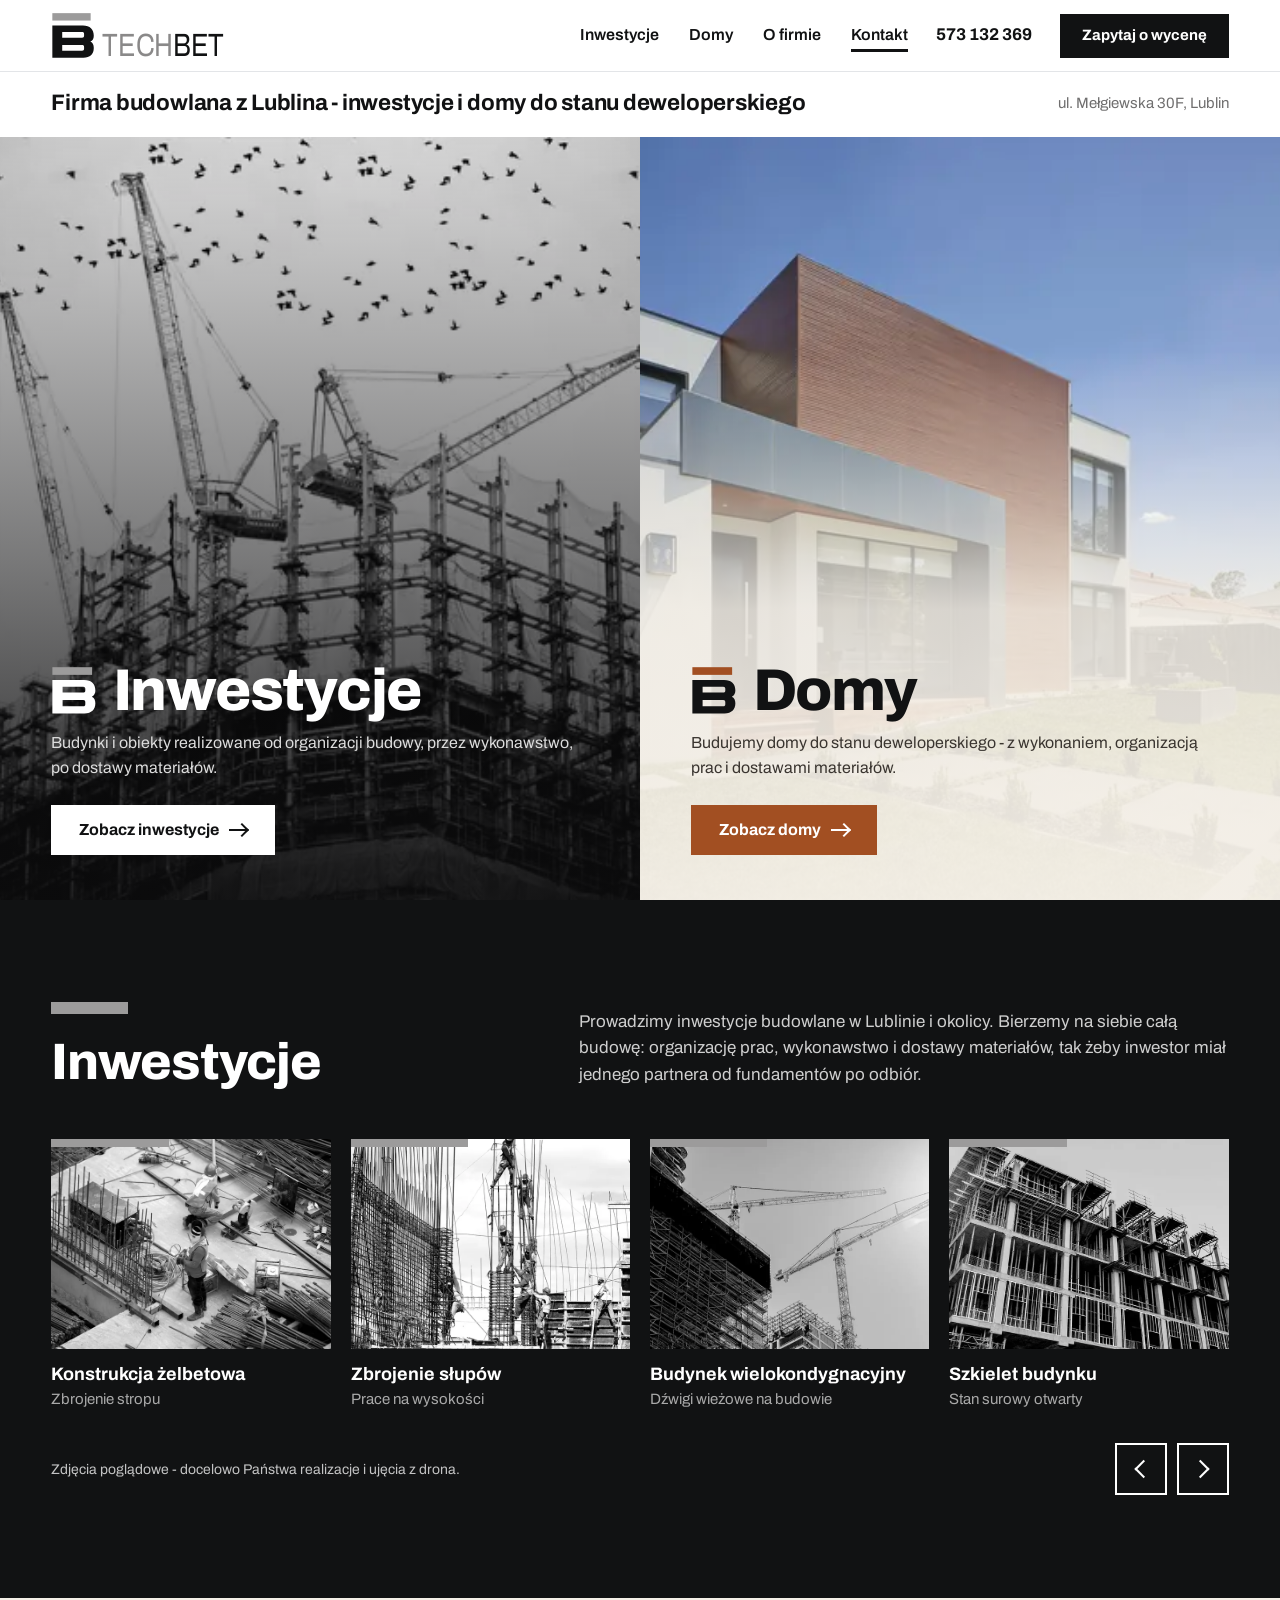
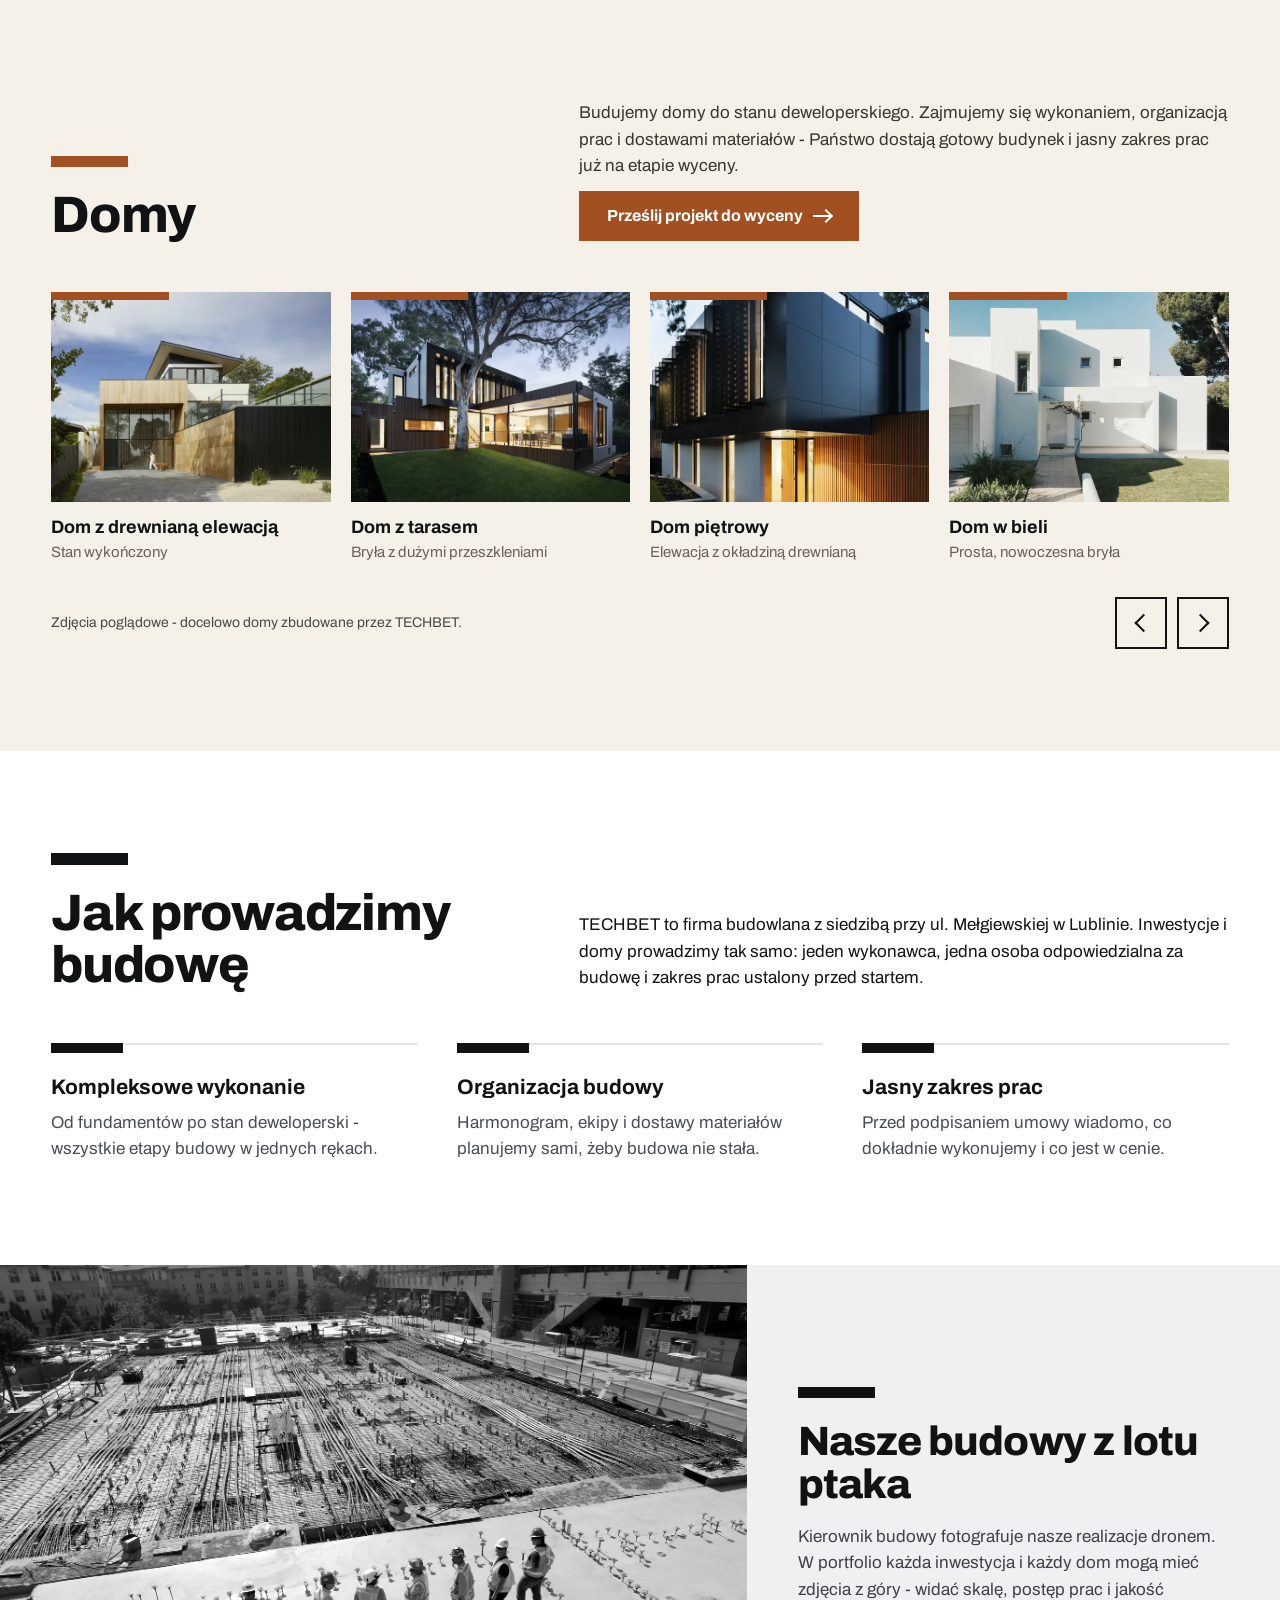
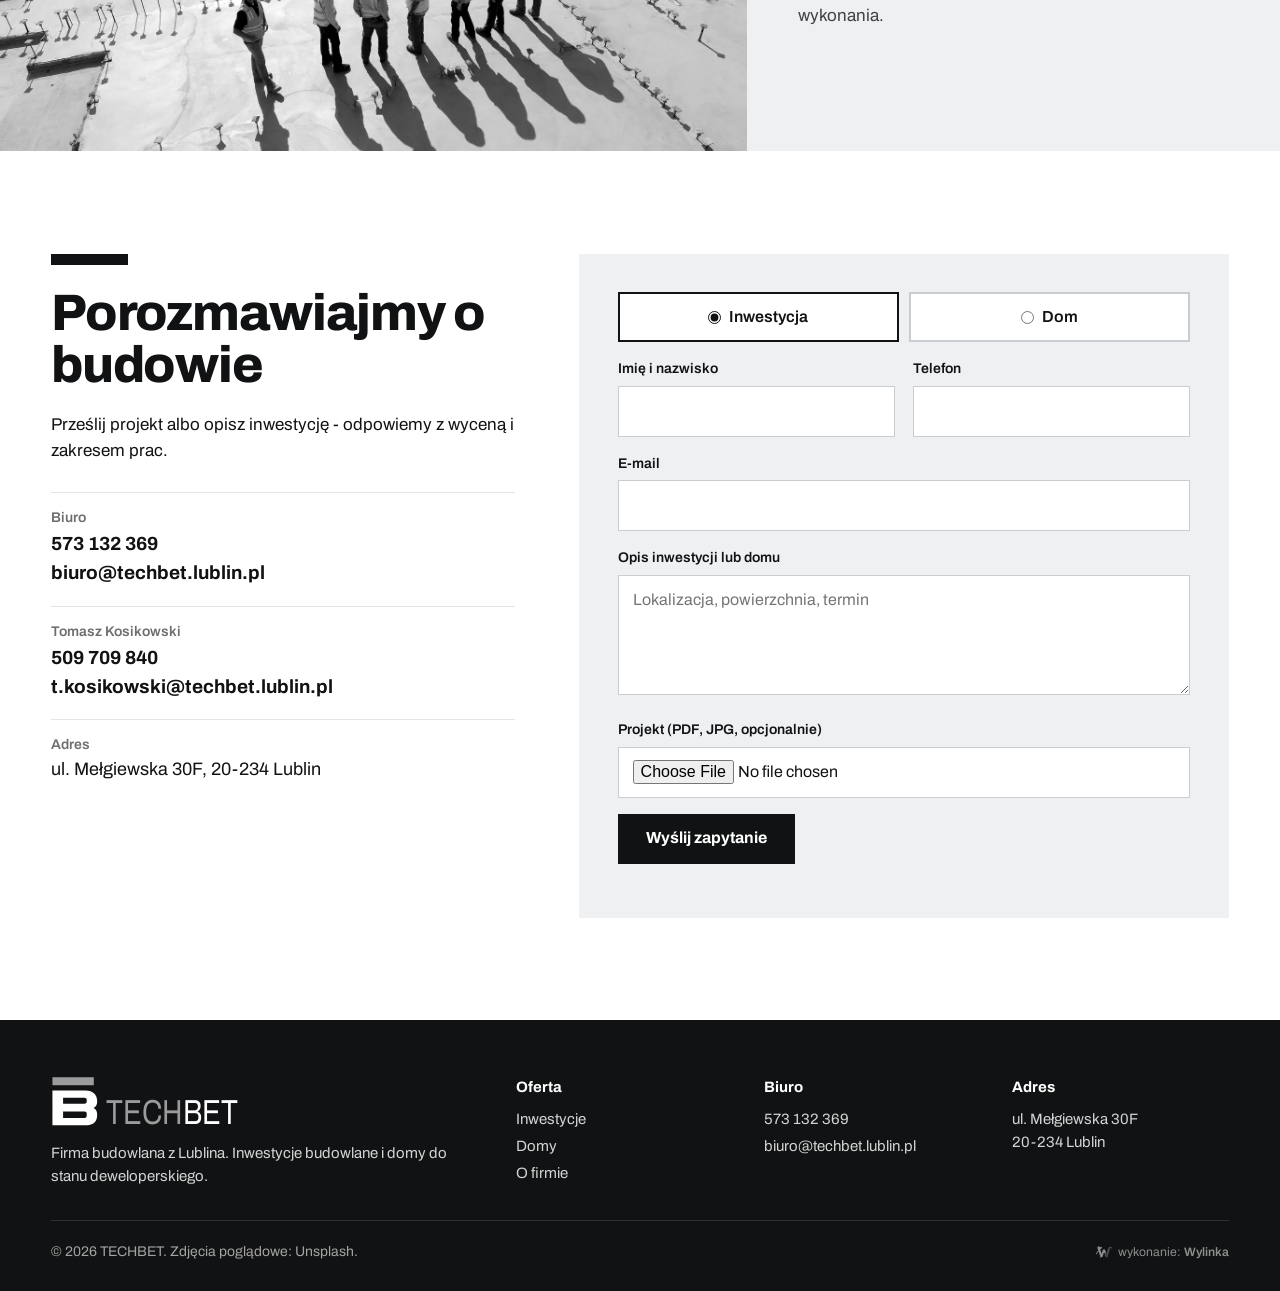
==== index.html @ 1636fbc6 "Podglad strony glownej TECHBET" ====
<!doctype html>
<html lang="pl">
<head>
<meta charset="utf-8">
<meta name="viewport" content="width=device-width, initial-scale=1">
<title>TECHBET Lublin - inwestycje budowlane i domy do stanu deweloperskiego</title>
<meta name="description" content="TECHBET, firma budowlana z Lublina: inwestycje budowlane oraz domy do stanu deweloperskiego. Wykonanie, organizacja budowy i dostawy materiałów.">
<meta name="robots" content="noindex, nofollow">
<meta name="theme-color" content="#111213">
<link rel="icon" href="img/favicon.svg" type="image/svg+xml">
<link rel="preload" href="fonts/archivo-rdzen.woff2" as="font" type="font/woff2" crossorigin>
<link rel="preload" as="image" type="image/webp" imagesrcset="img/i-hero-640.webp 640w, img/i-hero-1024.webp 1024w, img/i-hero-1600.webp 1600w, img/i-hero-2000.webp 2000w" imagesizes="(max-width:760px) 100vw, 50vw" fetchpriority="high">
<style>
@font-face{font-family:"Archivo";font-style:normal;font-weight:400 800;font-display:swap;src:url(fonts/archivo-rdzen.woff2) format("woff2");unicode-range:U+0020-007E,U+00A0,U+00A9,U+00AB,U+00B0,U+00B7,U+00BB,U+00D3,U+00D7,U+00F3,U+2013,U+2018-2019,U+201C-201E,U+2026}
@font-face{font-family:"Archivo";font-style:normal;font-weight:400 800;font-display:swap;src:url(fonts/archivo-pl.woff2) format("woff2");unicode-range:U+0104-0107,U+0118-0119,U+0141-0144,U+015A-015B,U+0179-017C}
:root{--czern:#111213;--grafit:#1c1e21;--szary:#9c9b9b;--szary-t:#6f6e6e;--jasny:#eef0f2;--bial:#fff;--bez:#f5f0e8;--piasek:#e8ddcd;--miedz:#a24f22;--miedz-j:#c0662f;--hh:72px;--wrap:min(92vw,1720px)}
*{box-sizing:border-box;margin:0;padding:0}
html{scroll-behavior:smooth;scroll-padding-top:var(--hh)}
body{font-family:"Archivo",system-ui,-apple-system,"Segoe UI",sans-serif;color:var(--czern);background:#fff;font-size:17px;line-height:1.55;-webkit-font-smoothing:antialiased;overflow-x:hidden}
img{display:block;max-width:100%}
a{color:inherit}
button{font:inherit;cursor:pointer}
.wrap{width:var(--wrap);margin:0 auto}
.sr{position:absolute;width:1px;height:1px;overflow:hidden;clip:rect(0 0 0 0);white-space:nowrap}

/* przyciski: prostokatne, ostre jak belka z logo */
.btn{display:inline-flex;align-items:center;justify-content:center;gap:.6em;min-height:50px;padding:0 26px;font-weight:700;font-size:16px;text-decoration:none;border:2px solid transparent;transition:background .2s,color .2s,border-color .2s}
.btn-b{background:#fff;color:var(--czern)}
.btn-b:hover{background:var(--szary);color:#fff}
.btn-c{background:var(--czern);color:#fff}
.btn-c:hover{background:#2c2f33}
.btn-m{background:var(--miedz);color:#fff}
.btn-m:hover{background:#86401a}
.btn .str{display:inline-block;width:18px;height:2px;background:currentColor;position:relative}
.btn .str::after{content:"";position:absolute;right:0;top:-4px;width:8px;height:8px;border-top:2px solid currentColor;border-right:2px solid currentColor;transform:rotate(45deg);transform-origin:center}

/* naglowek */
.top{position:sticky;top:0;z-index:50;height:var(--hh);background:#fff;border-bottom:1px solid #e3e5e8}
.top .wrap{height:100%;display:flex;align-items:center;gap:28px}
.logo{display:block;width:176px;flex:none}
.logo svg{display:block;width:100%;height:auto}
.menu{display:flex;gap:30px;margin-left:auto;list-style:none}
.menu a{text-decoration:none;font-weight:600;font-size:16px;padding:6px 0;border-bottom:3px solid transparent}
.menu a:hover{border-color:var(--szary)}
.menu a.akt{border-color:var(--czern)}
.top .tel{font-weight:700;text-decoration:none;white-space:nowrap}
.top .btn{min-height:44px;padding:0 20px;font-size:15px}
.burger{display:none;margin-left:auto;width:48px;height:48px;border:0;background:none;position:relative}
.burger span,.burger span::before,.burger span::after{position:absolute;left:12px;width:24px;height:2px;background:var(--czern);content:"";transition:transform .2s}
.burger span{top:23px}.burger span::before{left:0;top:-8px}.burger span::after{left:0;top:8px}
.burger[aria-expanded=true] span{background:transparent}
.burger[aria-expanded=true] span::before{transform:translateY(8px) rotate(45deg)}
.burger[aria-expanded=true] span::after{transform:translateY(-8px) rotate(-45deg)}

/* pierwszy ekran: dwie drogi */
.hero{min-height:calc(100svh - var(--hh));display:flex;flex-direction:column}
.pas{background:#fff}
.pas .wrap{display:flex;align-items:center;justify-content:space-between;gap:24px;padding:18px 0 20px}
.pas h1{font-size:clamp(21px,1.75vw,32px);line-height:1.2;font-weight:700;letter-spacing:-.01em}
.pas p{color:var(--szary-t);font-size:15px;white-space:nowrap}
.drogi{flex:1 1 auto;display:grid;grid-template-columns:minmax(0,1fr) minmax(0,1fr);min-height:440px}
.droga{position:relative;display:flex;align-items:flex-end;overflow:hidden;text-decoration:none;isolation:isolate}
.droga img{position:absolute;inset:0;width:100%;height:100%;object-fit:cover;z-index:-2;transition:transform .8s ease}
.droga:hover img{transform:scale(1.03)}
.droga::before{content:"";position:absolute;inset:0;z-index:-1}
.d-inw{color:#fff}
.d-inw::before{background:linear-gradient(to top,rgba(12,12,13,.9) 0%,rgba(12,12,13,.55) 45%,rgba(12,12,13,.15) 100%)}
.d-dom{color:var(--czern)}
.d-dom::before{background:linear-gradient(to top,rgba(245,240,232,.97) 0%,rgba(245,240,232,.86) 38%,rgba(245,240,232,0) 72%)}
.tresc{width:100%;padding:0 clamp(20px,4vw,72px) clamp(28px,5vh,64px)}
.d-inw .tresc{padding-left:max(4vw,calc((100vw - var(--wrap))/2))}
.znak{display:flex;align-items:center;gap:clamp(12px,1.2vw,20px);margin-bottom:12px}
.znak svg{width:clamp(38px,3.6vw,64px);height:auto;flex:none}
.znak h2{font-size:clamp(40px,4.6vw,84px);line-height:1;font-weight:800;letter-spacing:-.025em}
.tresc p{font-size:clamp(16px,1.15vw,20px);max-width:34em;margin-bottom:24px}
.d-inw .tresc p{color:#dcdcdc}
.d-dom .tresc p{color:#3a3530}

/* sekcje */
.sek{padding:clamp(64px,8vw,128px) 0}
.belka{display:block;width:clamp(64px,6vw,108px);height:clamp(10px,.9vw,16px);margin-bottom:22px}
.glowa{display:grid;grid-template-columns:minmax(0,5fr) minmax(0,7fr);gap:clamp(24px,5vw,96px);align-items:end;margin-bottom:clamp(36px,4vw,64px)}
.glowa h2{font-size:clamp(36px,4vw,68px);line-height:1.02;font-weight:800;letter-spacing:-.025em}
.glowa p{font-size:clamp(17px,1.2vw,20px);max-width:44em}
.glowa p+p{margin-top:12px}

.s-inw{background:var(--czern);color:#fff}
.s-inw .belka{background:var(--szary)}
.s-inw .glowa p{color:#cfcfcf}
.s-dom{background:var(--bez)}
.s-dom .belka{background:var(--miedz)}
.s-dom .glowa p{color:#3a3530}

/* portfolio: przesuwane palcem i mysza */
.tasma{display:grid;grid-auto-flow:column;grid-auto-columns:calc((100% - 3*20px)/4);gap:20px;overflow-x:auto;scroll-snap-type:x mandatory;scrollbar-width:none;cursor:grab;padding-bottom:4px}
.tasma::-webkit-scrollbar{display:none}
.tasma.ciag{cursor:grabbing;scroll-snap-type:none}
.tasma.ciag *{pointer-events:none}
.kafel{scroll-snap-align:start;min-width:0}
.kafel button{display:block;width:100%;border:0;padding:0;background:none;position:relative;aspect-ratio:4/3;overflow:hidden}
.kafel button::before{content:"";position:absolute;left:0;top:0;width:42%;height:8px;z-index:1}
.s-inw .kafel button::before{background:var(--szary)}
.s-dom .kafel button::before{background:var(--miedz)}
.kafel img{width:100%;height:100%;object-fit:cover;transition:transform .6s ease}
.kafel button:hover img{transform:scale(1.04)}
.kafel h3{font-size:18px;font-weight:700;margin-top:14px;line-height:1.3}
.kafel p{font-size:15px;margin-top:2px}
.s-inw .kafel p{color:#a9a9a9}
.s-dom .kafel p{color:#6b6157}
.s-dom .kafel button{background:#fff}
.nawig{display:flex;align-items:center;justify-content:space-between;gap:20px;margin-top:28px}
.nawig .strz{display:flex;gap:10px}
.strz button{width:52px;height:52px;border:2px solid currentColor;background:none;color:inherit;position:relative}
.strz button::after{content:"";position:absolute;left:50%;top:50%;width:11px;height:11px;border-top:2px solid currentColor;border-right:2px solid currentColor}
.strz .nast::after{transform:translate(-70%,-50%) rotate(45deg)}
.strz .pop::after{transform:translate(-30%,-50%) rotate(-135deg)}
.strz button:hover{background:currentColor}
.s-inw .strz button:hover::after{border-color:var(--czern)}
.s-dom .strz button:hover::after{border-color:var(--bez)}
.nawig small{font-size:14px;opacity:.75}

/* zakres prac */
.s-zak{background:#fff}
.trzy{display:grid;grid-template-columns:repeat(3,minmax(0,1fr));gap:clamp(24px,3vw,56px)}
.trzy div{border-top:2px solid #e3e5e8;padding-top:22px;position:relative}
.trzy div::before{content:"";position:absolute;left:0;top:-2px;width:72px;height:10px;background:var(--czern)}
.trzy h3{font-size:clamp(21px,1.6vw,28px);font-weight:700;margin:8px 0 10px;line-height:1.2}
.trzy p{color:#4a4d52}

/* dron */
.s-dron{background:var(--jasny);padding:0}
.dron{display:grid;grid-template-columns:minmax(0,7fr) minmax(0,5fr);align-items:stretch}
.dron figure{position:relative;min-height:clamp(320px,38vw,640px)}
.dron figure button{position:absolute;inset:0;border:0;padding:0;background:none}
.dron figure img{width:100%;height:100%;object-fit:cover}
.dron .opis{padding:clamp(40px,5vw,96px) clamp(24px,4vw,80px);align-self:center;max-width:720px}
.dron .belka{background:var(--czern)}
.dron h2{font-size:clamp(32px,3.2vw,56px);line-height:1.05;font-weight:800;letter-spacing:-.02em;margin-bottom:18px}
.dron p{font-size:clamp(17px,1.15vw,20px);color:#3e4146}

/* kontakt */
.s-kon{background:#fff}
.kon{display:grid;grid-template-columns:minmax(0,5fr) minmax(0,7fr);gap:clamp(32px,5vw,96px)}
.kon h2{font-size:clamp(36px,4vw,68px);line-height:1.02;font-weight:800;letter-spacing:-.025em;margin-bottom:20px}
.kon .belka{background:var(--czern)}
.dane{list-style:none;margin-top:28px;display:grid;gap:18px}
.dane li{border-top:1px solid #e3e5e8;padding-top:14px}
.dane b{display:block;font-size:14px;color:var(--szary-t);font-weight:600}
.dane a{font-size:clamp(19px,1.4vw,24px);font-weight:700;text-decoration:none}
.dane a:hover{text-decoration:underline}
.dane span{font-size:18px}
form{background:var(--jasny);padding:clamp(24px,3vw,48px);display:grid;grid-template-columns:minmax(0,1fr) minmax(0,1fr);gap:16px 18px;align-content:start}
form .cala{grid-column:1/-1}
label{display:block;font-size:14px;font-weight:600;margin-bottom:6px}
input,select,textarea{width:100%;font:inherit;font-size:16px;padding:12px 14px;border:1px solid #c9cdd2;background:#fff;color:var(--czern);border-radius:0}
textarea{min-height:120px;resize:vertical}
input:focus,select:focus,textarea:focus{outline:2px solid var(--czern);outline-offset:0;border-color:var(--czern)}
.wybor{display:flex;gap:10px}
.wybor label{flex:1;margin:0;display:flex;align-items:center;justify-content:center;gap:8px;min-height:50px;border:2px solid #c9cdd2;background:#fff;font-size:16px;cursor:pointer}
.wybor input{width:auto;accent-color:var(--czern)}
.wybor label:has(input:checked){border-color:var(--czern)}
form .btn{justify-self:start}
.info{font-size:14px;color:#4a4d52}
.wynik{font-weight:600}

/* stopka */
.stopka{background:var(--czern);color:#d4d4d4;padding:56px 0 28px;font-size:15px}
.stopka .wrap{display:grid;grid-template-columns:minmax(0,2fr) repeat(3,minmax(0,1fr));gap:32px}
.stopka .logo{width:190px;margin-bottom:14px}
.stopka h3{font-size:15px;color:#fff;margin-bottom:8px}
.stopka a{text-decoration:none}
.stopka a:hover{text-decoration:underline}
.stopka ul{list-style:none;display:grid;gap:4px}
.spod{grid-column:1/-1;display:flex;flex-wrap:wrap;justify-content:space-between;align-items:center;gap:12px;border-top:1px solid #2c2e31;padding-top:20px;font-size:14px;color:#a3a3a3}

/* pasek na telefonie po przewinieciu */
.mob{display:none}

/* powiekszenie zdjec */
.lb{position:fixed;inset:0;z-index:100;background:rgba(10,10,11,.94);display:none;align-items:center;justify-content:center;padding:56px 64px}
.lb.on{display:flex}
.lb img{max-width:100%;max-height:100%;object-fit:contain}
.lb button{position:absolute;width:52px;height:52px;border:2px solid #fff;background:rgba(0,0,0,.4);color:#fff}
.lb .zam{top:14px;right:14px}
.lb .zam::before,.lb .zam::after{content:"";position:absolute;left:12px;top:23px;width:24px;height:2px;background:#fff;transform:rotate(45deg)}
.lb .zam::after{transform:rotate(-45deg)}
.lb .pop,.lb .nast{top:50%;margin-top:-26px}
.lb .pop{left:10px}.lb .nast{right:10px}
.lb .pop::after,.lb .nast::after{content:"";position:absolute;left:50%;top:50%;width:11px;height:11px;border-top:2px solid #fff;border-right:2px solid #fff}
.lb .nast::after{transform:translate(-70%,-50%) rotate(45deg)}
.lb .pop::after{transform:translate(-30%,-50%) rotate(-135deg)}
.lb p{position:absolute;bottom:16px;left:0;right:0;text-align:center;color:#e5e5e5;font-size:15px}


.wylinka-badge{display:inline-flex;align-items:center;gap:.4em;color:inherit;text-decoration:none;font-size:.875em;line-height:1;opacity:.85}
.wylinka-badge:hover,.wylinka-badge:focus-visible{opacity:1}
.wylinka-badge:focus-visible{outline:2px solid currentColor;outline-offset:3px;border-radius:2px}
.wylinka-badge svg{width:18px;height:18px;flex:none;overflow:visible}
.wylinka-badge b{font-weight:600}
.wylinka-badge .wy-old{opacity:.45;transform-origin:40px 30px;transition:transform .32s cubic-bezier(.3,.7,.4,1),opacity .32s ease-out}
.wylinka-badge .wy-pod{opacity:0;transition:opacity .2s ease-out .08s}
.wylinka-badge:hover .wy-old,.wylinka-badge:focus-visible .wy-old{transform:translate(9px,7px) rotate(9deg);opacity:0}
.wylinka-badge:hover .wy-pod,.wylinka-badge:focus-visible .wy-pod{opacity:1}
@media (prefers-reduced-motion:reduce){.wylinka-badge .wy-old,.wylinka-badge .wy-pod{transition:none}.wylinka-badge:hover .wy-old,.wylinka-badge:focus-visible .wy-old{transform:none;opacity:.45}.wylinka-badge:hover .wy-pod,.wylinka-badge:focus-visible .wy-pod{opacity:0}}


@media (min-width:1900px){.tasma{grid-auto-columns:calc((100% - 4*20px)/5)}}
@media (max-width:1180px){
  .menu{gap:22px}.top .btn{display:none}
  .tasma{grid-auto-columns:calc((100% - 2*20px)/3)}
}
@media (max-width:900px){
  :root{--hh:60px}
  .logo{width:150px}
  .menu,.top .tel{display:none}
  .burger{display:block}
  .menu.otw{display:flex;position:fixed;top:var(--hh);left:0;right:0;flex-direction:column;gap:0;background:#fff;border-bottom:1px solid #e3e5e8;padding:8px 4vw 20px;box-shadow:0 18px 30px rgba(0,0,0,.12)}
  .menu.otw a{display:block;padding:14px 0;font-size:19px;border-bottom:1px solid #eceef0}
  .menu.otw a.akt{border-bottom-color:#eceef0;font-weight:800}
  .menu.otw li.tel-m{display:block}
  .glowa,.kon,.dron{grid-template-columns:minmax(0,1fr)}
  .glowa{gap:16px}
  .trzy{grid-template-columns:minmax(0,1fr);gap:28px}
  .stopka .wrap{grid-template-columns:minmax(0,1fr) minmax(0,1fr)}
  .stopka .wrap>div:first-child{grid-column:1/-1}
}
.tel-m{display:none}
@media (max-width:760px){
  .pas .wrap{padding:12px 0 14px}
  .pas h1{font-size:clamp(19px,5.4vw,23px)}
  .pas p{display:none}
  .drogi{grid-template-columns:minmax(0,1fr);grid-template-rows:minmax(0,1fr) minmax(0,1fr);min-height:0}
  .droga{min-height:250px}
  .tresc,.d-inw .tresc{padding:0 4vw 20px}
  .znak{margin-bottom:6px}
  .znak svg{width:34px}
  .znak h2{font-size:clamp(34px,10vw,44px)}
  .tresc p{font-size:15.5px;line-height:1.45;margin-bottom:24px}
  .tresc .btn{min-height:46px}
  .d-inw::before{background:linear-gradient(to top,rgba(12,12,13,.9) 0%,rgba(12,12,13,.6) 55%,rgba(12,12,13,.25) 100%)}
  .d-dom::before{background:linear-gradient(to top,rgba(245,240,232,.97) 0%,rgba(245,240,232,.88) 50%,rgba(245,240,232,0) 92%)}
  .tasma{grid-auto-columns:82%;gap:14px}
  form{grid-template-columns:minmax(0,1fr)}
  .nawig small{font-size:13px}
  .lb{padding:56px 8px}
  .lb .pop,.lb .nast{top:auto;bottom:10px;margin:0}
  .lb p{bottom:72px}
  .mob{display:grid;grid-template-columns:1fr 1fr;position:fixed;left:0;right:0;bottom:0;z-index:40;transform:translateY(110%);transition:transform .25s}
  .mob.widac{transform:none}
  .mob a{min-height:54px;display:flex;align-items:center;justify-content:center;font-weight:700;text-decoration:none}
  .mob a:first-child{background:#fff;color:var(--czern);border-top:1px solid #d9dce0}
  .mob a:last-child{background:var(--czern);color:#fff}
  .stopka{padding-bottom:80px}
}
@media (max-width:760px) and (max-height:700px){
  .pas h1{font-size:18.5px}
  .droga{min-height:236px}
  .tresc p{font-size:14.5px}
}
@media (prefers-reduced-motion:reduce){*{transition:none!important;scroll-behavior:auto!important}}
</style>
</head>
<body>
<svg width="0" height="0" style="position:absolute" aria-hidden="true">
  <defs>
    <path id="b-glif" fill-rule="evenodd" d="M48 172H234C277 172 300 195 300 234C300 252 293 264 279 270C294 276 300 290 300 309C300 347 277 368 237 368H48ZM108 212H229C237 212 241 216 241 224V234C241 242 237 246 229 246H108ZM108 290H229C237 290 241 294 241 302V314C241 322 237 326 229 326H108Z"/>
  </defs>
</svg>

<header class="top">
  <div class="wrap">
    <a class="logo" href="#" aria-label="TECHBET - strona główna">
      <svg viewBox="40 90 1070 290" role="img" aria-hidden="true"><rect x="48" y="97" width="233" height="45" fill="#9c9b9b"/><use href="#b-glif" fill="#111213"/><text x="350" y="358" font-family="Archivo,sans-serif" font-size="196" font-weight="400" textLength="745" lengthAdjust="spacingAndGlyphs"><tspan fill="#8a8989">TECH</tspan><tspan fill="#111213">BET</tspan></text></svg>
    </a>
    <ul class="menu" id="menu">
      <li><a href="#inwestycje">Inwestycje</a></li>
      <li><a href="#domy">Domy</a></li>
      <li><a href="#o-firmie">O firmie</a></li>
      <li><a href="#kontakt">Kontakt</a></li>
      <li class="tel-m"><a href="tel:+48573132369">Biuro: 573 132 369</a></li>
    </ul>
    <a class="tel" href="tel:+48573132369">573 132 369</a>
    <a class="btn btn-c" href="#kontakt">Zapytaj o wycenę</a>
    <button class="burger" aria-expanded="false" aria-controls="menu" aria-label="Menu"><span></span></button>
  </div>
</header>

<main>
<section class="hero">
  <div class="pas">
    <div class="wrap">
      <h1>Firma budowlana z Lublina - inwestycje i domy do stanu deweloperskiego</h1>
      <p>ul. Mełgiewska 30F, Lublin</p>
    </div>
  </div>
  <div class="drogi">
    <a class="droga d-inw" href="#inwestycje">
      <img src="img/i-hero-1024.webp" srcset="img/i-hero-640.webp 640w, img/i-hero-1024.webp 1024w, img/i-hero-1600.webp 1600w, img/i-hero-2000.webp 2000w" sizes="(max-width:760px) 100vw, 50vw" width="2000" height="1333" alt="Budynek w konstrukcji z dźwigami wieżowymi" fetchpriority="high">
      <div class="tresc">
        <div class="znak"><svg viewBox="40 90 270 285" aria-hidden="true"><rect x="48" y="97" width="233" height="45" fill="#9c9b9b"/><use href="#b-glif" fill="#fff"/></svg><h2>Inwestycje</h2></div>
        <p>Budynki i obiekty realizowane od organizacji budowy, przez wykonawstwo, po dostawy materiałów.</p>
        <span class="btn btn-b">Zobacz inwestycje <i class="str"></i></span>
      </div>
    </a>
    <a class="droga d-dom" href="#domy">
      <img src="img/d-hero-1024.webp" srcset="img/d-hero-640.webp 640w, img/d-hero-1024.webp 1024w, img/d-hero-1600.webp 1600w, img/d-hero-2000.webp 2000w" sizes="(max-width:760px) 100vw, 50vw" width="2000" height="1677" alt="Nowoczesny dom jednorodzinny z drewnianą elewacją" fetchpriority="high">
      <div class="tresc">
        <div class="znak"><svg viewBox="40 90 270 285" aria-hidden="true"><rect x="48" y="97" width="233" height="45" fill="#a24f22"/><use href="#b-glif" fill="#111213"/></svg><h2>Domy</h2></div>
        <p>Budujemy domy do stanu deweloperskiego - z wykonaniem, organizacją prac i dostawami materiałów.</p>
        <span class="btn btn-m">Zobacz domy <i class="str"></i></span>
      </div>
    </a>
  </div>
</section>

<section class="sek s-inw" id="inwestycje">
  <div class="wrap">
    <div class="glowa">
      <div><span class="belka"></span><h2>Inwestycje</h2></div>
      <div>
        <p>Prowadzimy inwestycje budowlane w Lublinie i okolicy. Bierzemy na siebie całą budowę: organizację prac, wykonawstwo i dostawy materiałów, tak żeby inwestor miał jednego partnera od fundamentów po odbiór.</p>
      </div>
    </div>
    <div class="tasma" data-galeria="inw">
      <article class="kafel"><button data-big="img/i1-1600.webp" data-opis="Konstrukcja żelbetowa" aria-label="Powiększ: Konstrukcja żelbetowa"><img src="img/i1-720.webp" width="720" height="477" loading="lazy" alt="Konstrukcja żelbetowa - zbrojenie stropu"></button><h3>Konstrukcja żelbetowa</h3><p>Zbrojenie stropu</p></article>
      <article class="kafel"><button data-big="img/i2-1600.webp" data-opis="Zbrojenie słupów" aria-label="Powiększ: Zbrojenie słupów"><img src="img/i2-720.webp" width="720" height="524" loading="lazy" alt="Zbrojenie słupów - prace na wysokości"></button><h3>Zbrojenie słupów</h3><p>Prace na wysokości</p></article>
      <article class="kafel"><button data-big="img/i4-1600.webp" data-opis="Budynek wielokondygnacyjny" aria-label="Powiększ: Budynek wielokondygnacyjny"><img src="img/i4-720.webp" width="720" height="480" loading="lazy" alt="Budynek wielokondygnacyjny - dźwigi wieżowe na budowie"></button><h3>Budynek wielokondygnacyjny</h3><p>Dźwigi wieżowe na budowie</p></article>
      <article class="kafel"><button data-big="img/i5-1600.webp" data-opis="Szkielet budynku" aria-label="Powiększ: Szkielet budynku"><img src="img/i5-720.webp" width="720" height="873" loading="lazy" alt="Szkielet budynku - stan surowy otwarty"></button><h3>Szkielet budynku</h3><p>Stan surowy otwarty</p></article>
      <article class="kafel"><button data-big="img/i6-1600.webp" data-opis="Budynek mieszkalny" aria-label="Powiększ: Budynek mieszkalny"><img src="img/i6-720.webp" width="720" height="533" loading="lazy" alt="Budynek mieszkalny - elewacja z balkonami"></button><h3>Budynek mieszkalny</h3><p>Elewacja z balkonami</p></article>
      <article class="kafel"><button data-big="img/i3-1600.webp" data-opis="Odbiór płyty" aria-label="Powiększ: Odbiór płyty"><img src="img/i3-720.webp" width="720" height="480" loading="lazy" alt="Odbiór płyty - ekipa na budowie"></button><h3>Odbiór płyty</h3><p>Ekipa na budowie</p></article>

    </div>
    <div class="nawig"><small>Zdjęcia poglądowe - docelowo Państwa realizacje i ujęcia z drona.</small><div class="strz"><button class="pop" aria-label="Poprzednie"></button><button class="nast" aria-label="Następne"></button></div></div>
  </div>
</section>

<section class="sek s-dom" id="domy">
  <div class="wrap">
    <div class="glowa">
      <div><span class="belka"></span><h2>Domy</h2></div>
      <div>
        <p>Budujemy domy do stanu deweloperskiego. Zajmujemy się wykonaniem, organizacją prac i dostawami materiałów - Państwo dostają gotowy budynek i jasny zakres prac już na etapie wyceny.</p>
        <p><a class="btn btn-m" href="#kontakt">Prześlij projekt do wyceny <i class="str"></i></a></p>
      </div>
    </div>
    <div class="tasma" data-galeria="dom">
      <article class="kafel"><button data-big="img/d1-1600.webp" data-opis="Dom z drewnianą elewacją" aria-label="Powiększ: Dom z drewnianą elewacją"><img src="img/d1-720.webp" width="720" height="480" loading="lazy" alt="Dom z drewnianą elewacją - stan wykończony"></button><h3>Dom z drewnianą elewacją</h3><p>Stan wykończony</p></article>
      <article class="kafel"><button data-big="img/d2-1600.webp" data-opis="Dom z tarasem" aria-label="Powiększ: Dom z tarasem"><img src="img/d2-720.webp" width="720" height="480" loading="lazy" alt="Dom z tarasem - bryła z dużymi przeszkleniami"></button><h3>Dom z tarasem</h3><p>Bryła z dużymi przeszkleniami</p></article>
      <article class="kafel"><button data-big="img/d3-1600.webp" data-opis="Dom piętrowy" aria-label="Powiększ: Dom piętrowy"><img src="img/d3-720.webp" width="720" height="1080" loading="lazy" alt="Dom piętrowy - elewacja z okładziną drewnianą"></button><h3>Dom piętrowy</h3><p>Elewacja z okładziną drewnianą</p></article>
      <article class="kafel"><button data-big="img/d4-1600.webp" data-opis="Dom w bieli" aria-label="Powiększ: Dom w bieli"><img src="img/d4-720.webp" width="720" height="720" loading="lazy" alt="Dom w bieli - prosta, nowoczesna bryła"></button><h3>Dom w bieli</h3><p>Prosta, nowoczesna bryła</p></article>
      <article class="kafel"><button data-big="img/d5-1600.webp" data-opis="Wnętrze domu" aria-label="Powiększ: Wnętrze domu"><img src="img/d5-720.webp" width="720" height="480" loading="lazy" alt="Wnętrze domu - salon ze schodami"></button><h3>Wnętrze domu</h3><p>Salon ze schodami</p></article>
      <article class="kafel"><button data-big="img/d6-1600.webp" data-opis="Wnętrze domu" aria-label="Powiększ: Wnętrze domu"><img src="img/d6-720.webp" width="720" height="490" loading="lazy" alt="Wnętrze domu - strefa dzienna z kuchnią"></button><h3>Wnętrze domu</h3><p>Strefa dzienna z kuchnią</p></article>

    </div>
    <div class="nawig"><small>Zdjęcia poglądowe - docelowo domy zbudowane przez TECHBET.</small><div class="strz"><button class="pop" aria-label="Poprzednie"></button><button class="nast" aria-label="Następne"></button></div></div>
  </div>
</section>

<section class="sek s-zak" id="o-firmie">
  <div class="wrap">
    <div class="glowa">
      <div><span class="belka" style="background:var(--czern)"></span><h2>Jak prowadzimy budowę</h2></div>
      <p>TECHBET to firma budowlana z siedzibą przy ul. Mełgiewskiej w Lublinie. Inwestycje i domy prowadzimy tak samo: jeden wykonawca, jedna osoba odpowiedzialna za budowę i zakres prac ustalony przed startem.</p>
    </div>
    <div class="trzy">
      <div><h3>Kompleksowe wykonanie</h3><p>Od fundamentów po stan deweloperski - wszystkie etapy budowy w jednych rękach.</p></div>
      <div><h3>Organizacja budowy</h3><p>Harmonogram, ekipy i dostawy materiałów planujemy sami, żeby budowa nie stała.</p></div>
      <div><h3>Jasny zakres prac</h3><p>Przed podpisaniem umowy wiadomo, co dokładnie wykonujemy i co jest w cenie.</p></div>
    </div>
  </div>
</section>

<section class="s-dron">
  <div class="dron">
    <figure><button data-big="img/i3-1600.webp" data-opis="Budowa z góry" aria-label="Powiększ zdjęcie budowy z góry"><img src="img/i3-1600.webp" srcset="img/i3-720.webp 720w, img/i3-1600.webp 1600w" sizes="(max-width:900px) 100vw, 58vw" width="1600" height="1067" loading="lazy" alt="Ekipa budowy na płycie fundamentowej, widok z góry"></button></figure>
    <div class="opis">
      <span class="belka"></span>
      <h2>Nasze budowy z lotu ptaka</h2>
      <p>Kierownik budowy fotografuje nasze realizacje dronem. W portfolio każda inwestycja i każdy dom mogą mieć zdjęcia z góry - widać skalę, postęp prac i jakość wykonania.</p>
    </div>
  </div>
</section>

<section class="sek s-kon" id="kontakt">
  <div class="wrap kon">
    <div>
      <span class="belka"></span>
      <h2>Porozmawiajmy o budowie</h2>
      <p>Prześlij projekt albo opisz inwestycję - odpowiemy z wyceną i zakresem prac.</p>
      <ul class="dane">
        <li><b>Biuro</b><a href="tel:+48573132369">573 132 369</a><br><a href="mailto:biuro@techbet.lublin.pl">biuro@techbet.lublin.pl</a></li>
        <li><b>Tomasz Kosikowski</b><a href="tel:+48509709840">509 709 840</a><br><a href="mailto:t.kosikowski@techbet.lublin.pl">t.kosikowski@techbet.lublin.pl</a></li>
        <li><b>Adres</b><span>ul. Mełgiewska 30F, 20-234 Lublin</span></li>
      </ul>
    </div>
    <form id="form" novalidate>
      <div class="cala"><span class="sr">Czego dotyczy zapytanie</span><div class="wybor" role="radiogroup" aria-label="Czego dotyczy zapytanie"><label><input type="radio" name="typ" value="inwestycja" checked> Inwestycja</label><label><input type="radio" name="typ" value="dom"> Dom</label></div></div>
      <div><label for="f-imie">Imię i nazwisko</label><input id="f-imie" name="imie" autocomplete="name"></div>
      <div><label for="f-tel">Telefon</label><input id="f-tel" name="tel" type="tel" autocomplete="tel"></div>
      <div class="cala"><label for="f-mail">E-mail</label><input id="f-mail" name="mail" type="email" autocomplete="email"></div>
      <div class="cala"><label for="f-wiad">Opis inwestycji lub domu</label><textarea id="f-wiad" name="wiad" placeholder="Lokalizacja, powierzchnia, termin"></textarea></div>
      <div class="cala"><label for="f-plik">Projekt (PDF, JPG, opcjonalnie)</label><input id="f-plik" name="plik" type="file" accept=".pdf,.jpg,.jpeg,.png"></div>
      <div class="cala"><button class="btn btn-c" type="submit">Wyślij zapytanie</button></div>
      <p class="cala info wynik" id="wynik" aria-live="polite"></p>
    </form>
  </div>
</section>
</main>

<footer class="stopka">
  <div class="wrap">
    <div>
      <a class="logo" href="#" aria-label="TECHBET - na górę strony"><svg viewBox="40 90 1070 290" aria-hidden="true"><rect x="48" y="97" width="233" height="45" fill="#9c9b9b"/><use href="#b-glif" fill="#fff"/><text x="350" y="358" font-family="Archivo,sans-serif" font-size="196" font-weight="400" textLength="745" lengthAdjust="spacingAndGlyphs"><tspan fill="#9c9b9b">TECH</tspan><tspan fill="#fff">BET</tspan></text></svg></a>
      <p>Firma budowlana z Lublina. Inwestycje budowlane i domy do stanu deweloperskiego.</p>
    </div>
    <div><h3>Oferta</h3><ul><li><a href="#inwestycje">Inwestycje</a></li><li><a href="#domy">Domy</a></li><li><a href="#o-firmie">O firmie</a></li></ul></div>
    <div><h3>Biuro</h3><ul><li><a href="tel:+48573132369">573 132 369</a></li><li><a href="mailto:biuro@techbet.lublin.pl">biuro@techbet.lublin.pl</a></li></ul></div>
    <div><h3>Adres</h3><p>ul. Mełgiewska 30F<br>20-234 Lublin</p></div>
    <div class="spod"><span>© <span id="rok">2026</span> TECHBET. Zdjęcia poglądowe: Unsplash.</span><a class="wylinka-badge" href="https://wylinka.pl/?utm_source=techbet.lublin.pl&amp;utm_medium=stopka&amp;utm_campaign=wykonanie" rel="noopener" title="Strona wykonana przez Wylinka"><svg viewBox="0 0 64 64" aria-hidden="true" focusable="false" fill="currentColor"><path d="M9.8 22.8l-1.2-7.9 2.2-3.7 15.5 4.6-.5 1.5-7.2 5.5 4.7 15.6 5-15.6 7 0 4.1 12.7-4.2-.9-2.6 1.8-.8-2.2-5.3 15.6-4.3 0 .4 .2-2.1 2.8-1.3-1.1 1.1-1.4-3.1 .2-.1-1.7 2.2-.1-5.7-16.5-4.8 .6-.8 3.1 0 .5-.3 .5 .8 2.2-1.6 .5-.4-1.3-.8 1.6-1.5-.8 .8-1.6-1.4 .6-.6-1.6 2.3-.8 .2-.4 1.3-4.8 5.9-.8-2.4-6.9zM15.2 13.7l-.1-.4-.4 .8-.1 .8 .1 1 .1 .4 .3 .7 .3-.9 .1-.7 0-.8z"/><path class="wy-pod" d="M37.1 49.8l-4.5-13.3 2.6-1.8 4.2 .9 .9 2.8 3-9.7 0-.5 .1-.8 3.2-8.4 .5-1 .6-1 .9-1.1 1.3-1 1.1-.7 1.4-.5 1.4-.3 .7 0 .9 0 1.2 .3 1.4 .6 .8 .5 .7 .7 .6 .7 .5 .9 .3 .9 .1 .9 0 .8-.2 .9-.5 .9-.5 .6-.7 .5-.7 .3-.1-.1 0-.1 .5-.5 .3-.7 .2-.5 0-.6-.1-.6-.3-.7-.4-.5-.4-.4-.5-.3-.6-.3-.7 0-.7 .1-.6 .1-.5 .4-.5 .5-.3 .5-.2 .7-.1 1.5-1.4 5.1-.8 3.3-.3 .7-.5 .7-6 17.5 1.9 .1-.1 1.7-3.1-.2 1.1 1.4-1.3 1.1-2.1-2.8 .4-.2z"/><path class="wy-old" d="M40.8 50l.4-.2-4.1 0-4.2-12.5 2.5-1.7 4.3 .9 .6 1.9 .6-1.6 0-.3 2.4-7.8 0-.5 .1-.8 3.2-8.4 .4-.8 .6-.9 .9-1.2 .9-.9 1.3-.8 1.4-.6 1.2-.3 1.4-.1 1.3 .1 .6 .2 .8 .3 1.1 .6 .9 .7 .7 .9 .5 .9 .3 .9 .1 1.1-.1 .9-.3 .9-.4 .7-.6 .7-.6 .4-.6 .2-.1-.1 0-.1 .5-.5 .3-.7 .2-.5 0-.5-.1-.6-.2-.6-.3-.5-.4-.5-.5-.3-.6-.3-.7-.1-.6 0-.6 .1-.6 .3-.6 .5-.3 .4-.2 .5-.1 .5-.1 1.5-1.4 5.1-.8 3.3-.3 .7-.5 .7-6 17.5 1.9 .1-.1 1.7-3.1-.2 1.1 1.4-1.3 1.1zM49.6 17.1l.6 1.7-1.5 1.9 .4 .4 1.8-2.1-.7-2.1zM48.1 28.3l.5 1.8-1.7 1.8 .4 .4 1.9-2-.6-2.2zM37.9 41.7l1.7-1.5-.4-.4-1.7 1.4zM42.6 38.7l-1.5 2.8 1.1 2-1.3 2.6 .5 .2 1.5-2.8-1.1-2 1.4-2.5z"/></svg><span>wykonanie: <b>Wylinka</b></span></a></div>
  </div>
</footer>

<div class="mob" id="mob"><a href="tel:+48573132369">Zadzwoń</a><a href="#kontakt">Zapytaj o wycenę</a></div>

<div class="lb" id="lb" role="dialog" aria-modal="true" aria-label="Powiększone zdjęcie">
  <img alt="">
  <p></p>
  <button class="zam" aria-label="Zamknij"></button>
  <button class="pop" aria-label="Poprzednie zdjęcie"></button>
  <button class="nast" aria-label="Następne zdjęcie"></button>
</div>
<script src="app.js" defer></script>
</body>
</html>
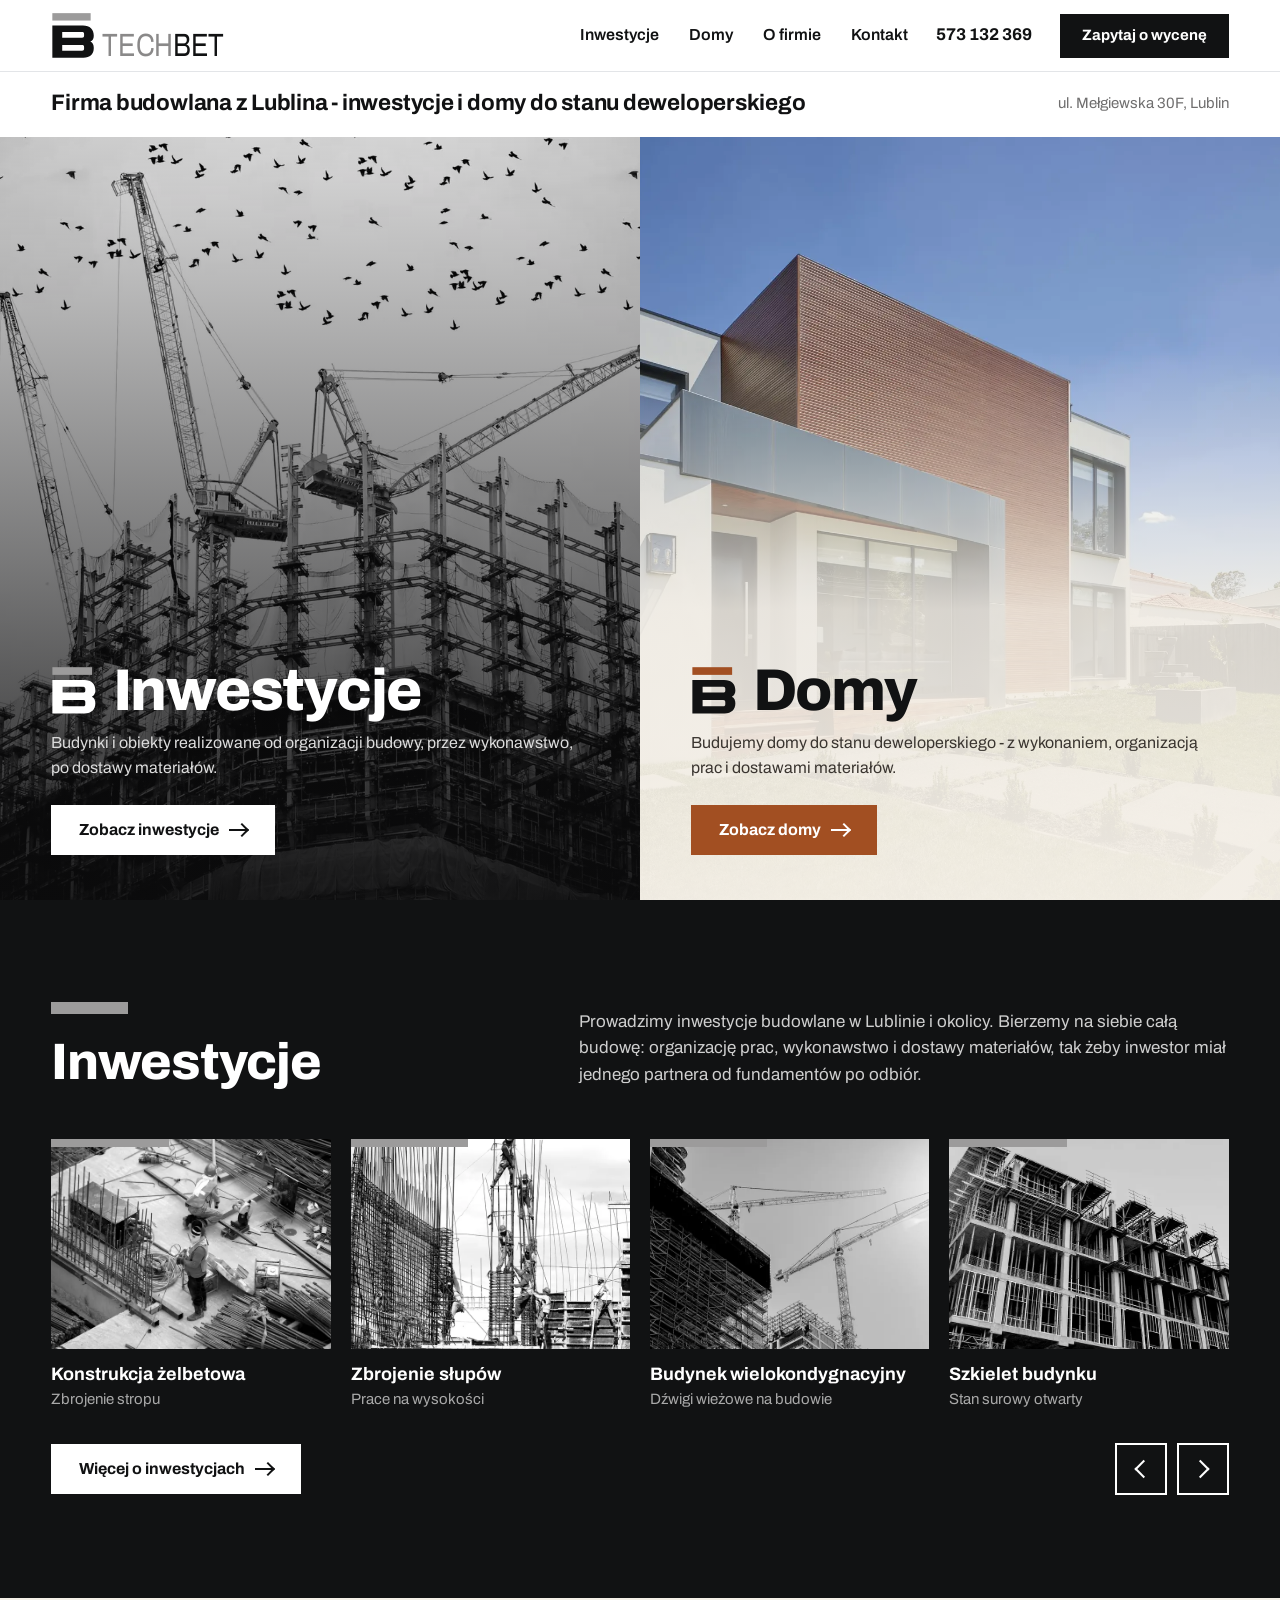
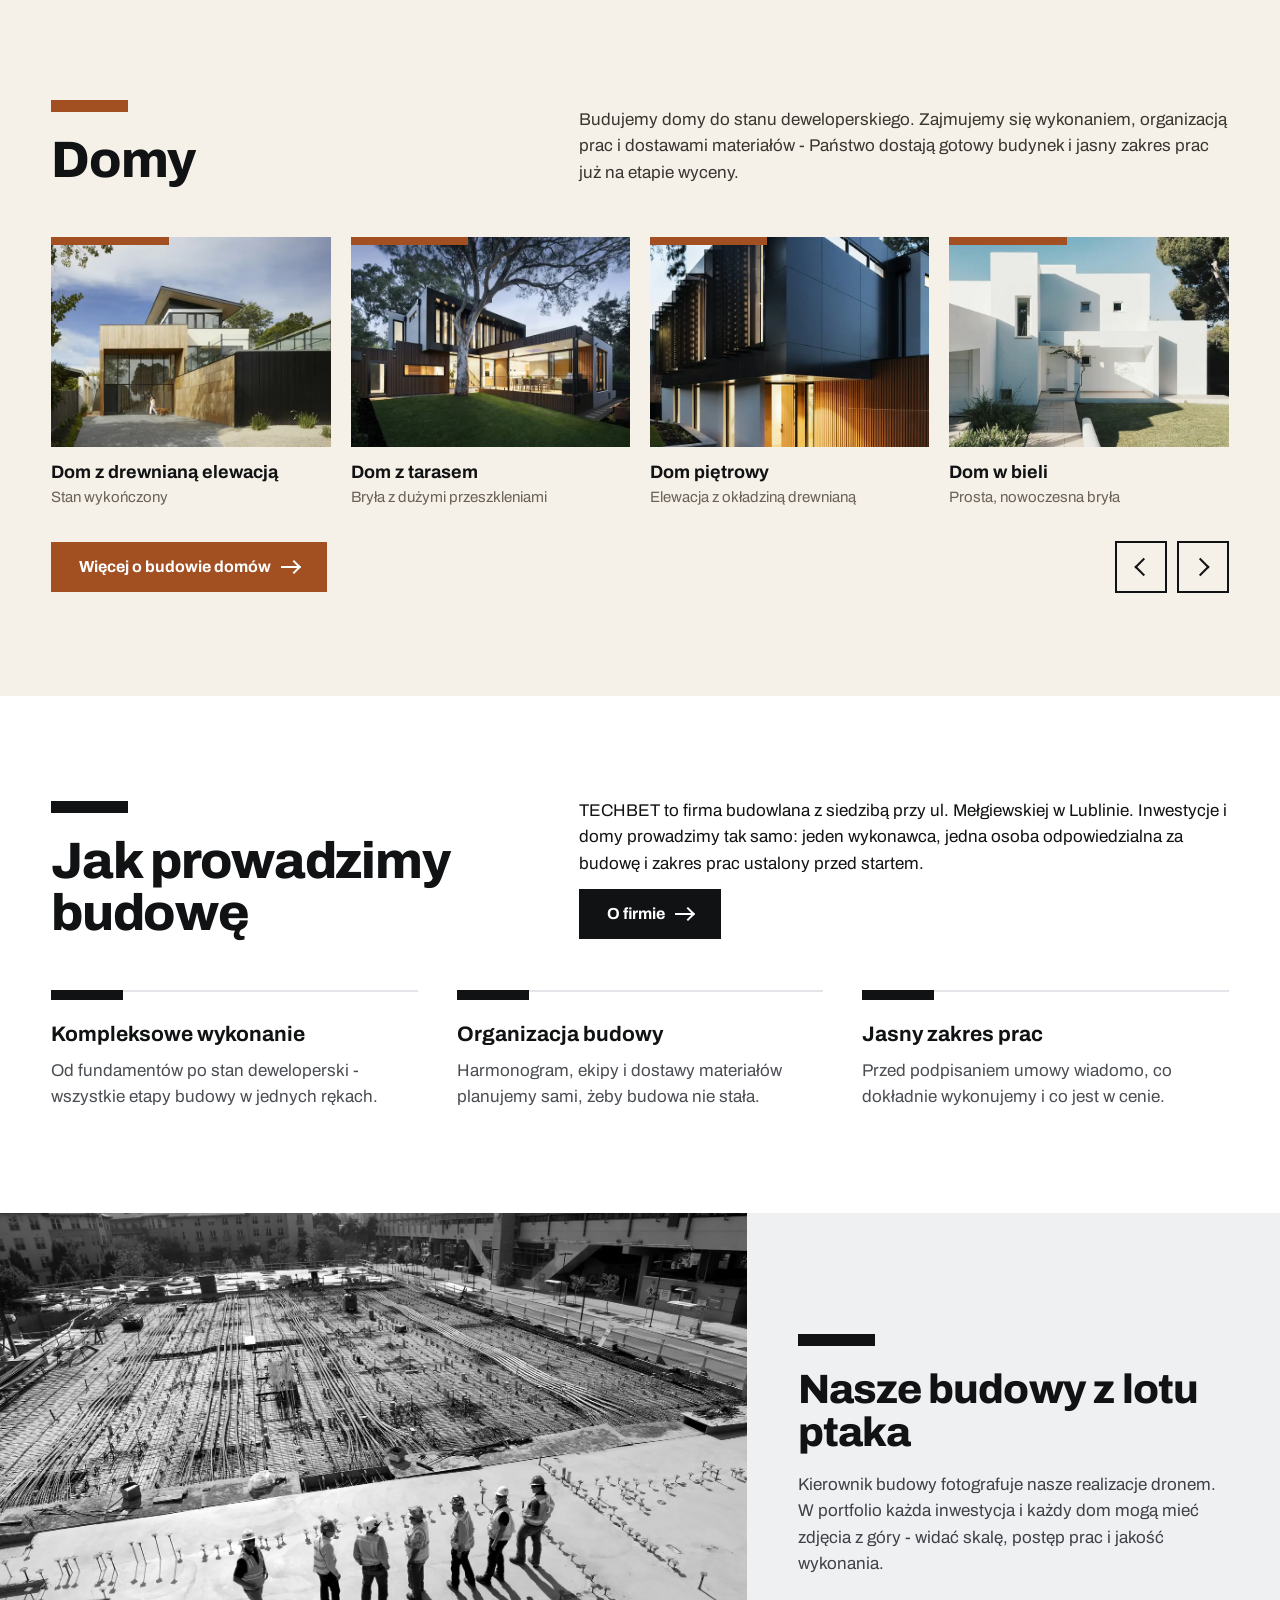
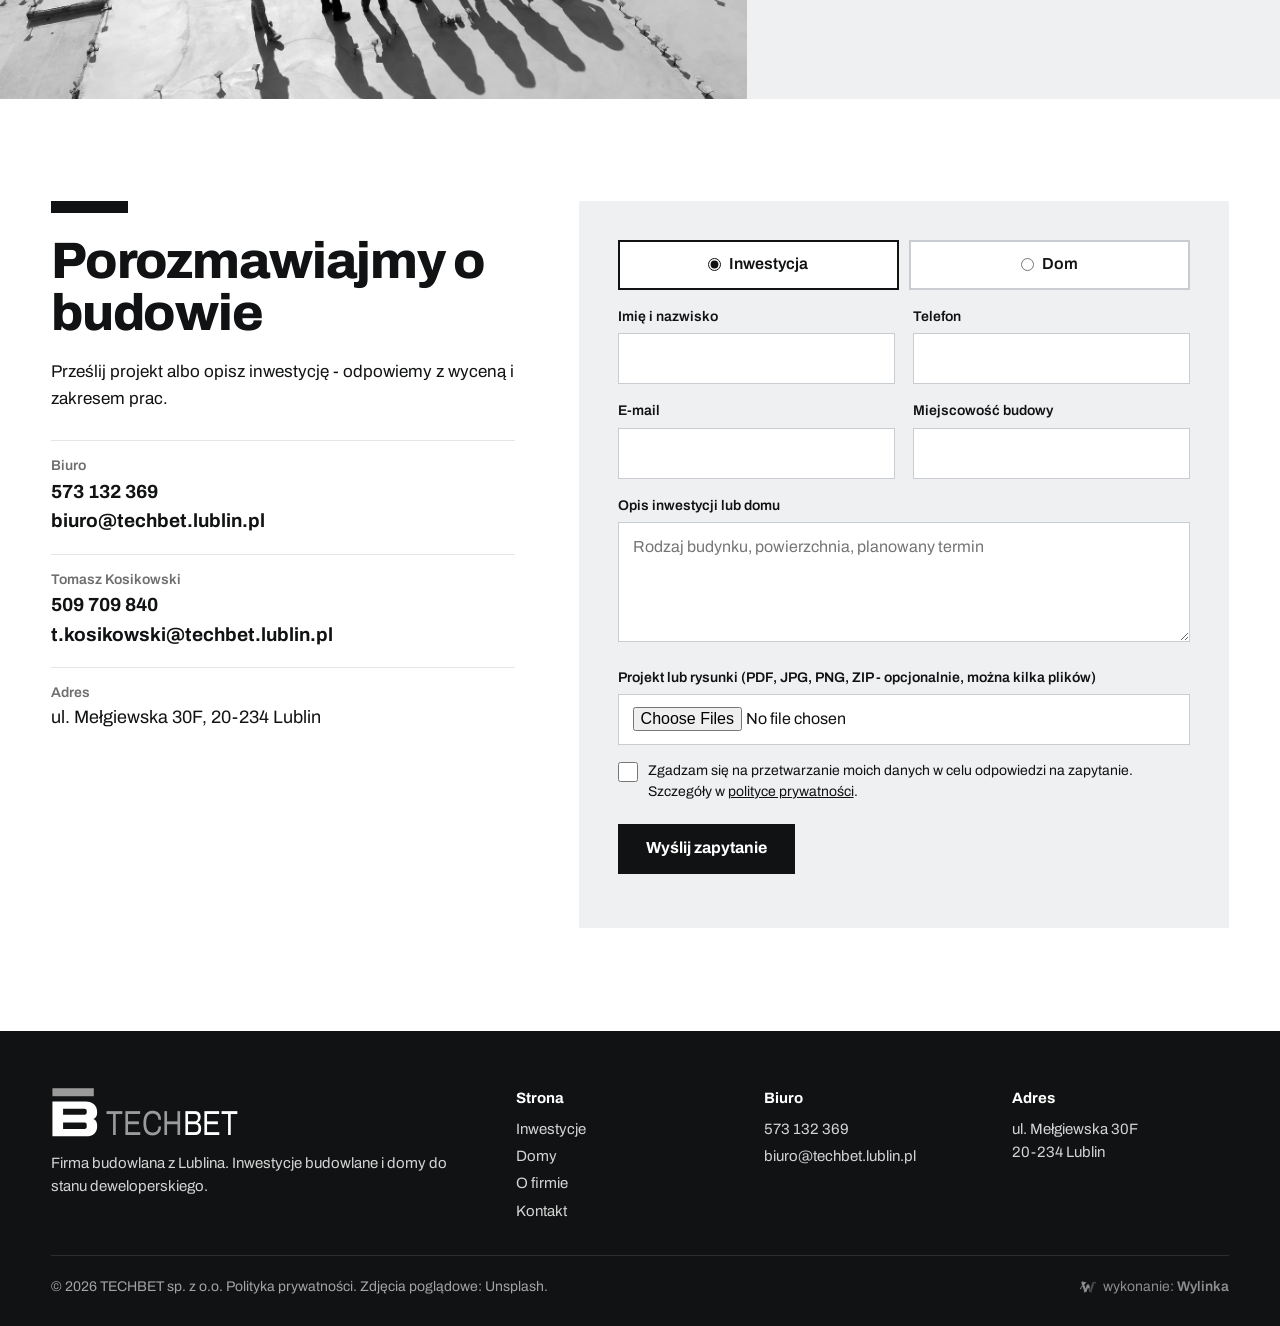
==== commit 5f1a88e8: "Pelna wersja testowa: podstrony Inwestycje, Domy, O firmie, Kontakt, Polityka prywatnosci" ====
--- a/index.html
+++ b/index.html
@@ -5,11 +5,20 @@
 <meta name="viewport" content="width=device-width, initial-scale=1">
 <title>TECHBET Lublin - inwestycje budowlane i domy do stanu deweloperskiego</title>
 <meta name="description" content="TECHBET, firma budowlana z Lublina: inwestycje budowlane oraz domy do stanu deweloperskiego. Wykonanie, organizacja budowy i dostawy materiałów.">
-<meta name="robots" content="noindex, nofollow">
+<meta name="robots" content="noindex, nofollow" data-podglad>
+<link rel="canonical" href="https://techbet.lublin.pl/">
+<meta property="og:type" content="website">
+<meta property="og:locale" content="pl_PL">
+<meta property="og:title" content="TECHBET Lublin - inwestycje budowlane i domy do stanu deweloperskiego">
+<meta property="og:description" content="TECHBET, firma budowlana z Lublina: inwestycje budowlane oraz domy do stanu deweloperskiego. Wykonanie, organizacja budowy i dostawy materiałów.">
+<meta property="og:url" content="https://techbet.lublin.pl/">
+<meta property="og:image" content="https://techbet.lublin.pl/img/i-hero-1600.webp">
 <meta name="theme-color" content="#111213">
 <link rel="icon" href="img/favicon.svg" type="image/svg+xml">
+<link rel="icon" href="img/favicon-48.png" sizes="48x48" type="image/png">
+<link rel="apple-touch-icon" href="img/apple-touch-icon.png">
 <link rel="preload" href="fonts/archivo-rdzen.woff2" as="font" type="font/woff2" crossorigin>
-<link rel="preload" as="image" type="image/webp" imagesrcset="img/i-hero-640.webp 640w, img/i-hero-1024.webp 1024w, img/i-hero-1600.webp 1600w, img/i-hero-2000.webp 2000w" imagesizes="(max-width:760px) 100vw, 50vw" fetchpriority="high">
+<link rel="preload" as="image" type="image/webp" imagesrcset="img/i-hero-640.webp 640w, img/i-hero-1024.webp 1024w, img/i-hero-1600.webp 1600w, img/i-hero-2000.webp 2000w" imagesizes="(max-width:760px) 100vw, max(50vw, 130vh)" fetchpriority="high">
 <style>
 @font-face{font-family:"Archivo";font-style:normal;font-weight:400 800;font-display:swap;src:url(fonts/archivo-rdzen.woff2) format("woff2");unicode-range:U+0020-007E,U+00A0,U+00A9,U+00AB,U+00B0,U+00B7,U+00BB,U+00D3,U+00D7,U+00F3,U+2013,U+2018-2019,U+201C-201E,U+2026}
 @font-face{font-family:"Archivo";font-style:normal;font-weight:400 800;font-display:swap;src:url(fonts/archivo-pl.woff2) format("woff2");unicode-range:U+0104-0107,U+0118-0119,U+0141-0144,U+015A-015B,U+0179-017C}
@@ -203,6 +212,126 @@
 .wylinka-badge:hover .wy-pod,.wylinka-badge:focus-visible .wy-pod{opacity:1}
 @media (prefers-reduced-motion:reduce){.wylinka-badge .wy-old,.wylinka-badge .wy-pod{transition:none}.wylinka-badge:hover .wy-old,.wylinka-badge:focus-visible .wy-old{transform:none;opacity:.45}.wylinka-badge:hover .wy-pod,.wylinka-badge:focus-visible .wy-pod{opacity:0}}
 
+/* znak wykonawcy w rozmiarze copyright */
+.spod .wylinka-badge{font-size:1em}
+
+/* okruszki */
+.okr{font-size:14px;margin-bottom:22px}
+.okr ol{list-style:none;display:flex;flex-wrap:wrap;gap:4px 8px}
+.okr li+li::before{content:"/";margin-right:8px;opacity:.45}
+.okr a{text-decoration:none;opacity:.8}
+.okr a:hover{text-decoration:underline;opacity:1}
+.okr [aria-current]{font-weight:600}
+
+/* pierwszy ekran podstrony: panel w barwach sciezki + zdjecie do krawedzi */
+.ph{display:grid;grid-template-columns:minmax(0,5fr) minmax(0,7fr);min-height:min(calc(100svh - var(--hh)),860px)}
+.ph .tx{display:flex;flex-direction:column;justify-content:flex-end;padding:clamp(40px,5vw,96px) clamp(24px,4vw,80px) clamp(40px,5vw,88px) max(4vw,calc((100vw - var(--wrap))/2))}
+.ph h1{font-size:clamp(38px,4vw,74px);line-height:1.03;font-weight:800;letter-spacing:-.025em;margin-bottom:20px}
+.ph .lead{font-size:clamp(17px,1.2vw,21px);max-width:32em;margin-bottom:28px}
+.ph .btn{align-self:flex-start}
+.ph figure{position:relative;min-height:420px;overflow:hidden}
+.ph figure img{position:absolute;inset:0;width:100%;height:100%;object-fit:cover}
+.ph-inw{background:var(--czern);color:#fff}
+.ph-inw .lead{color:#d0d0d0}
+.ph-inw .belka{background:var(--szary)}
+.ph-dom{background:var(--bez);color:var(--czern)}
+.ph-dom .lead{color:#3a3530}
+.ph-dom .belka{background:var(--miedz)}
+
+/* zwykly naglowek podstrony (kontakt, polityka) */
+.pn{padding:clamp(36px,5vw,80px) 0 clamp(28px,3vw,48px)}
+.pn h1{font-size:clamp(34px,3.6vw,64px);line-height:1.04;font-weight:800;letter-spacing:-.025em;margin-bottom:16px}
+.pn .lead{font-size:clamp(17px,1.2vw,20px);max-width:40em;color:#3e4146}
+.pn .belka{background:var(--czern)}
+
+/* zakres: wiersze tytul + opis */
+.wiersze{list-style:none;display:grid;grid-template-columns:minmax(0,1fr) minmax(0,1fr);gap:0 clamp(24px,4vw,80px)}
+.wiersze li{display:grid;grid-template-columns:minmax(0,5fr) minmax(0,7fr);gap:20px;padding:22px 0;border-top:1px solid #dfe2e6}
+.wiersze h3{font-size:clamp(18px,1.3vw,22px);font-weight:700;line-height:1.25}
+.wiersze p{color:#4a4d52}
+
+/* etapy */
+.etapy{list-style:none;display:grid;grid-template-columns:repeat(3,minmax(0,1fr));gap:clamp(28px,3vw,48px) clamp(24px,3vw,56px)}
+.etapy li{border-top:2px solid #dfe2e6;padding-top:22px;position:relative}
+.etapy li::before{content:"";position:absolute;left:0;top:-2px;width:72px;height:10px;background:var(--czern)}
+.etapy .nr{display:block;font-size:clamp(30px,2.4vw,44px);font-weight:800;line-height:1;color:var(--szary);margin-bottom:12px}
+.etapy h3{font-size:clamp(20px,1.5vw,26px);font-weight:700;line-height:1.2;margin-bottom:8px}
+.etapy p{color:#4a4d52}
+.e-dom li::before{background:var(--miedz)}
+.e-dom .nr{color:var(--miedz)}
+.s-jas{background:var(--jasny)}
+.s-bia{background:#fff}
+
+/* portfolio: karty z wlasna galeria */
+.realizacje{display:grid;grid-template-columns:repeat(3,minmax(0,1fr));gap:clamp(28px,2.4vw,40px) clamp(20px,2vw,36px)}
+.real{min-width:0}
+.mini{position:relative}
+.mini::before{content:"";position:absolute;left:0;top:0;width:42%;height:8px;z-index:2;pointer-events:none}
+.s-inw .mini::before{background:var(--szary)}
+.s-dom .mini::before{background:var(--miedz)}
+.tor{display:flex;overflow-x:auto;scroll-snap-type:x mandatory;scrollbar-width:none;cursor:grab;overscroll-behavior-x:contain}
+.tor::-webkit-scrollbar{display:none}
+.tor.ciag{cursor:grabbing;scroll-snap-type:none}
+.tor.ciag *{pointer-events:none}
+.tor button{flex:0 0 100%;scroll-snap-align:start;aspect-ratio:4/3;border:0;padding:0;background:#222;overflow:hidden}
+.tor img{width:100%;height:100%;object-fit:cover}
+.licz{position:absolute;left:10px;bottom:10px;z-index:2;background:rgba(17,18,19,.8);color:#fff;font-size:13px;font-weight:700;padding:5px 9px;line-height:1;pointer-events:none}
+.mini .mp,.mini .mn{position:absolute;bottom:8px;z-index:2;width:40px;height:40px;border:0;background:rgba(255,255,255,.92);color:var(--czern)}
+.mini .mp{right:54px}.mini .mn{right:8px}
+.mini .mp::after,.mini .mn::after{content:"";position:absolute;left:50%;top:50%;width:9px;height:9px;border-top:2px solid currentColor;border-right:2px solid currentColor}
+.mini .mn::after{transform:translate(-70%,-50%) rotate(45deg)}
+.mini .mp::after{transform:translate(-30%,-50%) rotate(-135deg)}
+.mini .mp:hover,.mini .mn:hover{background:#fff}
+.mini button[disabled]{opacity:.35;cursor:default}
+.real h3{font-size:clamp(19px,1.35vw,24px);font-weight:700;line-height:1.25;margin-top:16px}
+.real p{font-size:15.5px;margin-top:4px}
+.s-inw .real p{color:#b4b4b4}
+.s-dom .real p{color:#5d544b}
+.uwaga{margin-top:clamp(28px,3vw,44px);font-size:14px;opacity:.8;max-width:56em}
+
+/* wezwanie na koncu podstrony */
+.cta .wrap{display:grid;grid-template-columns:minmax(0,7fr) minmax(0,5fr);gap:clamp(24px,4vw,80px);align-items:end}
+.cta h2{font-size:clamp(32px,3.4vw,58px);line-height:1.04;font-weight:800;letter-spacing:-.02em}
+.cta p{font-size:clamp(17px,1.15vw,20px);color:#3e4146;margin-bottom:24px}
+.cta .belka{background:var(--czern)}
+.cta-dom .belka{background:var(--miedz)}
+
+/* o firmie */
+.dwie{display:grid;grid-template-columns:minmax(0,1fr) minmax(0,1fr);gap:clamp(20px,2vw,36px)}
+.dwie a{display:block;position:relative;text-decoration:none;overflow:hidden;isolation:isolate;min-height:clamp(300px,30vw,520px)}
+.dwie img{position:absolute;inset:0;width:100%;height:100%;object-fit:cover;z-index:-2;transition:transform .8s ease}
+.dwie a:hover img{transform:scale(1.03)}
+.dwie a::before{content:"";position:absolute;inset:0;z-index:-1}
+.dwie .di{color:#fff}
+.dwie .di::before{background:linear-gradient(to top,rgba(12,12,13,.88),rgba(12,12,13,.15) 70%)}
+.dwie .dd{color:var(--czern)}
+.dwie .dd::before{background:linear-gradient(to top,rgba(245,240,232,.97),rgba(245,240,232,.75) 40%,rgba(245,240,232,0) 75%)}
+.dwie .w{position:absolute;left:0;right:0;bottom:0;padding:clamp(20px,2.4vw,40px)}
+.dwie h3{font-size:clamp(28px,2.6vw,46px);font-weight:800;letter-spacing:-.02em;line-height:1.05;margin-bottom:8px}
+.dwie p{max-width:30em;margin-bottom:18px}
+.dwie .di p{color:#dcdcdc}
+.tekst{max-width:46em;font-size:clamp(17px,1.15vw,19px)}
+.tekst p+p{margin-top:14px}
+.rej{width:100%;border-collapse:collapse;font-size:16px}
+.rej th,.rej td{text-align:left;padding:12px 0;border-top:1px solid #dfe2e6;vertical-align:top}
+.rej th{font-weight:600;color:var(--szary-t);width:38%;padding-right:16px}
+
+/* kontakt */
+.kontakt{padding-top:0}
+.zgoda{display:flex;gap:10px;align-items:flex-start;font-size:14px;font-weight:400;line-height:1.45}
+.zgoda input{width:20px;height:20px;flex:none;margin-top:1px;accent-color:var(--czern)}
+.zgoda a{text-decoration:underline}
+.mapa{background:var(--jasny)}
+.mapa iframe{display:block;width:100%;height:clamp(340px,36vw,560px);border:0}
+.dojazd{padding:20px 0;font-size:15px;color:#3e4146}
+
+/* polityka */
+.polityka{max-width:52em;padding-bottom:clamp(56px,7vw,110px)}
+.polityka h2{font-size:clamp(22px,1.7vw,28px);font-weight:700;margin:36px 0 10px;line-height:1.25}
+.polityka p,.polityka li{font-size:17px;color:#2e3135}
+.polityka p+p{margin-top:10px}
+.polityka ul{padding-left:22px;display:grid;gap:6px;margin-top:8px}
+.polityka a{text-decoration:underline}
 
 @media (min-width:1900px){.tasma{grid-auto-columns:calc((100% - 4*20px)/5)}}
 @media (max-width:1180px){
@@ -258,7 +387,83 @@
   .tresc p{font-size:14.5px}
 }
 @media (prefers-reduced-motion:reduce){*{transition:none!important;scroll-behavior:auto!important}}
+
+@media (max-width:1180px){
+  .wiersze{grid-template-columns:minmax(0,1fr)}
+  .realizacje{grid-template-columns:repeat(2,minmax(0,1fr))}
+}
+@media (max-width:900px){
+  .etapy{grid-template-columns:repeat(2,minmax(0,1fr))}
+  .cta .wrap{grid-template-columns:minmax(0,1fr)}
+  .ph{grid-template-columns:minmax(0,1fr) minmax(0,1fr)}
+}
+@media (max-width:760px){
+  /* telefon: zdjecie pod calym pierwszym ekranem, tekst na zdjeciu */
+  .ph{display:flex;flex-direction:column;justify-content:flex-end;position:relative;isolation:isolate;min-height:calc(100svh - var(--hh))}
+  .ph figure{position:absolute;inset:0;min-height:0;z-index:-2}
+  .ph::before{content:"";position:absolute;inset:0;z-index:-1}
+  .ph-inw::before{background:linear-gradient(to top,rgba(12,12,13,.94) 0%,rgba(12,12,13,.74) 50%,rgba(12,12,13,.2) 100%)}
+  .ph-dom::before{background:linear-gradient(to top,rgba(245,240,232,.98) 0%,rgba(245,240,232,.92) 42%,rgba(245,240,232,.5) 60%,rgba(245,240,232,0) 80%)}
+  .ph .tx{padding:0 4vw 26px;min-height:0}
+  .ph h1{font-size:clamp(31px,8.6vw,38px);margin-bottom:14px}
+  .ph .lead{font-size:16px;line-height:1.5;margin-bottom:24px}
+  .okr{margin-bottom:14px;font-size:13.5px}
+  .ph .belka{margin-bottom:16px}
+  .wiersze li{grid-template-columns:minmax(0,1fr);gap:6px;padding:18px 0}
+  .etapy{grid-template-columns:minmax(0,1fr);gap:28px}
+  .realizacje{grid-template-columns:minmax(0,1fr);gap:36px}
+  .dwie{grid-template-columns:minmax(0,1fr)}
+  .dwie a{min-height:340px}
+  .rej th{width:42%}
+  .pn{padding:26px 0 24px}
+  .pn h1{font-size:clamp(30px,8.4vw,38px)}
+  .zgoda{font-size:13.5px}
+}
+@media (max-width:760px) and (max-height:700px){
+  .ph h1{font-size:29px}
+  .ph .lead{font-size:15px}
+}
+
 </style>
+<script type="application/ld+json">
+{
+ "@context": "https://schema.org",
+ "@graph": [
+  {
+   "@type": "GeneralContractor",
+   "@id": "https://techbet.lublin.pl/#firma",
+   "name": "TECHBET",
+   "legalName": "TECHBET Spółka z ograniczoną odpowiedzialnością",
+   "url": "https://techbet.lublin.pl/",
+   "logo": "https://techbet.lublin.pl/img/logo-192.png",
+   "image": "https://techbet.lublin.pl/img/i-hero-1600.webp",
+   "description": "Firma budowlana z Lublina: inwestycje budowlane oraz domy do stanu deweloperskiego. Wykonanie, organizacja budowy i dostawy materiałów.",
+   "telephone": "+48573132369",
+   "email": "biuro@techbet.lublin.pl",
+   "address": {
+    "@type": "PostalAddress",
+    "streetAddress": "ul. Mełgiewska 30F",
+    "postalCode": "20-234",
+    "addressLocality": "Lublin",
+    "addressCountry": "PL"
+   },
+   "taxID": "9462686367",
+   "vatID": "PL9462686367",
+   "areaServed": "Lublin"
+  },
+  {
+   "@type": "WebSite",
+   "@id": "https://techbet.lublin.pl/#strona",
+   "url": "https://techbet.lublin.pl/",
+   "name": "TECHBET",
+   "inLanguage": "pl-PL",
+   "publisher": {
+    "@id": "https://techbet.lublin.pl/#firma"
+   }
+  }
+ ]
+}
+</script>
 </head>
 <body>
 <svg width="0" height="0" style="position:absolute" aria-hidden="true">
@@ -269,18 +474,18 @@
 
 <header class="top">
   <div class="wrap">
-    <a class="logo" href="#" aria-label="TECHBET - strona główna">
+    <a class="logo" href="./" aria-label="TECHBET - strona główna">
       <svg viewBox="40 90 1070 290" role="img" aria-hidden="true"><rect x="48" y="97" width="233" height="45" fill="#9c9b9b"/><use href="#b-glif" fill="#111213"/><text x="350" y="358" font-family="Archivo,sans-serif" font-size="196" font-weight="400" textLength="745" lengthAdjust="spacingAndGlyphs"><tspan fill="#8a8989">TECH</tspan><tspan fill="#111213">BET</tspan></text></svg>
     </a>
     <ul class="menu" id="menu">
-      <li><a href="#inwestycje">Inwestycje</a></li>
-      <li><a href="#domy">Domy</a></li>
-      <li><a href="#o-firmie">O firmie</a></li>
-      <li><a href="#kontakt">Kontakt</a></li>
+      <li><a href="inwestycje/">Inwestycje</a></li>
+      <li><a href="domy/">Domy</a></li>
+      <li><a href="o-firmie/">O firmie</a></li>
+      <li><a href="kontakt/">Kontakt</a></li>
       <li class="tel-m"><a href="tel:+48573132369">Biuro: 573 132 369</a></li>
     </ul>
     <a class="tel" href="tel:+48573132369">573 132 369</a>
-    <a class="btn btn-c" href="#kontakt">Zapytaj o wycenę</a>
+    <a class="btn btn-c" href="kontakt/">Zapytaj o wycenę</a>
     <button class="burger" aria-expanded="false" aria-controls="menu" aria-label="Menu"><span></span></button>
   </div>
 </header>
@@ -289,21 +494,21 @@
 <section class="hero">
   <div class="pas">
     <div class="wrap">
-      <h1>Firma budowlana z Lublina - inwestycje i domy do stanu deweloperskiego</h1>
+      <h1>Firma budowlana z Lublina&nbsp;- inwestycje i domy do stanu deweloperskiego</h1>
       <p>ul. Mełgiewska 30F, Lublin</p>
     </div>
   </div>
   <div class="drogi">
-    <a class="droga d-inw" href="#inwestycje">
-      <img src="img/i-hero-1024.webp" srcset="img/i-hero-640.webp 640w, img/i-hero-1024.webp 1024w, img/i-hero-1600.webp 1600w, img/i-hero-2000.webp 2000w" sizes="(max-width:760px) 100vw, 50vw" width="2000" height="1333" alt="Budynek w konstrukcji z dźwigami wieżowymi" fetchpriority="high">
+    <a class="droga d-inw" href="inwestycje/">
+      <img src="img/i-hero-1024.webp" srcset="img/i-hero-640.webp 640w, img/i-hero-1024.webp 1024w, img/i-hero-1600.webp 1600w, img/i-hero-2000.webp 2000w" sizes="(max-width:760px) 100vw, max(50vw, 130vh)" width="2000" height="1334" alt="Budynek w konstrukcji z dźwigami wieżowymi" fetchpriority="high">
       <div class="tresc">
         <div class="znak"><svg viewBox="40 90 270 285" aria-hidden="true"><rect x="48" y="97" width="233" height="45" fill="#9c9b9b"/><use href="#b-glif" fill="#fff"/></svg><h2>Inwestycje</h2></div>
         <p>Budynki i obiekty realizowane od organizacji budowy, przez wykonawstwo, po dostawy materiałów.</p>
         <span class="btn btn-b">Zobacz inwestycje <i class="str"></i></span>
       </div>
     </a>
-    <a class="droga d-dom" href="#domy">
-      <img src="img/d-hero-1024.webp" srcset="img/d-hero-640.webp 640w, img/d-hero-1024.webp 1024w, img/d-hero-1600.webp 1600w, img/d-hero-2000.webp 2000w" sizes="(max-width:760px) 100vw, 50vw" width="2000" height="1677" alt="Nowoczesny dom jednorodzinny z drewnianą elewacją" fetchpriority="high">
+    <a class="droga d-dom" href="domy/">
+      <img src="img/d-hero-1024.webp" srcset="img/d-hero-640.webp 640w, img/d-hero-1024.webp 1024w, img/d-hero-1600.webp 1600w, img/d-hero-2000.webp 2000w" sizes="(max-width:760px) 100vw, max(50vw, 130vh)" width="2000" height="1677" alt="Nowoczesny dom jednorodzinny z drewnianą elewacją" fetchpriority="high">
       <div class="tresc">
         <div class="znak"><svg viewBox="40 90 270 285" aria-hidden="true"><rect x="48" y="97" width="233" height="45" fill="#a24f22"/><use href="#b-glif" fill="#111213"/></svg><h2>Domy</h2></div>
         <p>Budujemy domy do stanu deweloperskiego - z wykonaniem, organizacją prac i dostawami materiałów.</p>
@@ -313,7 +518,7 @@
   </div>
 </section>
 
-<section class="sek s-inw" id="inwestycje">
+<section class="sek s-inw">
   <div class="wrap">
     <div class="glowa">
       <div><span class="belka"></span><h2>Inwestycje</h2></div>
@@ -328,19 +533,17 @@
       <article class="kafel"><button data-big="img/i5-1600.webp" data-opis="Szkielet budynku" aria-label="Powiększ: Szkielet budynku"><img src="img/i5-720.webp" width="720" height="873" loading="lazy" alt="Szkielet budynku - stan surowy otwarty"></button><h3>Szkielet budynku</h3><p>Stan surowy otwarty</p></article>
       <article class="kafel"><button data-big="img/i6-1600.webp" data-opis="Budynek mieszkalny" aria-label="Powiększ: Budynek mieszkalny"><img src="img/i6-720.webp" width="720" height="533" loading="lazy" alt="Budynek mieszkalny - elewacja z balkonami"></button><h3>Budynek mieszkalny</h3><p>Elewacja z balkonami</p></article>
       <article class="kafel"><button data-big="img/i3-1600.webp" data-opis="Odbiór płyty" aria-label="Powiększ: Odbiór płyty"><img src="img/i3-720.webp" width="720" height="480" loading="lazy" alt="Odbiór płyty - ekipa na budowie"></button><h3>Odbiór płyty</h3><p>Ekipa na budowie</p></article>
-
-    </div>
-    <div class="nawig"><small>Zdjęcia poglądowe - docelowo Państwa realizacje i ujęcia z drona.</small><div class="strz"><button class="pop" aria-label="Poprzednie"></button><button class="nast" aria-label="Następne"></button></div></div>
+    </div>
+    <div class="nawig"><a class="btn btn-b" href="inwestycje/">Więcej o inwestycjach <i class="str"></i></a><div class="strz"><button class="pop" aria-label="Poprzednie"></button><button class="nast" aria-label="Następne"></button></div></div>
   </div>
 </section>
 
-<section class="sek s-dom" id="domy">
+<section class="sek s-dom">
   <div class="wrap">
     <div class="glowa">
       <div><span class="belka"></span><h2>Domy</h2></div>
       <div>
         <p>Budujemy domy do stanu deweloperskiego. Zajmujemy się wykonaniem, organizacją prac i dostawami materiałów - Państwo dostają gotowy budynek i jasny zakres prac już na etapie wyceny.</p>
-        <p><a class="btn btn-m" href="#kontakt">Prześlij projekt do wyceny <i class="str"></i></a></p>
       </div>
     </div>
     <div class="tasma" data-galeria="dom">
@@ -350,17 +553,19 @@
       <article class="kafel"><button data-big="img/d4-1600.webp" data-opis="Dom w bieli" aria-label="Powiększ: Dom w bieli"><img src="img/d4-720.webp" width="720" height="720" loading="lazy" alt="Dom w bieli - prosta, nowoczesna bryła"></button><h3>Dom w bieli</h3><p>Prosta, nowoczesna bryła</p></article>
       <article class="kafel"><button data-big="img/d5-1600.webp" data-opis="Wnętrze domu" aria-label="Powiększ: Wnętrze domu"><img src="img/d5-720.webp" width="720" height="480" loading="lazy" alt="Wnętrze domu - salon ze schodami"></button><h3>Wnętrze domu</h3><p>Salon ze schodami</p></article>
       <article class="kafel"><button data-big="img/d6-1600.webp" data-opis="Wnętrze domu" aria-label="Powiększ: Wnętrze domu"><img src="img/d6-720.webp" width="720" height="490" loading="lazy" alt="Wnętrze domu - strefa dzienna z kuchnią"></button><h3>Wnętrze domu</h3><p>Strefa dzienna z kuchnią</p></article>
-
-    </div>
-    <div class="nawig"><small>Zdjęcia poglądowe - docelowo domy zbudowane przez TECHBET.</small><div class="strz"><button class="pop" aria-label="Poprzednie"></button><button class="nast" aria-label="Następne"></button></div></div>
+    </div>
+    <div class="nawig"><a class="btn btn-m" href="domy/">Więcej o budowie domów <i class="str"></i></a><div class="strz"><button class="pop" aria-label="Poprzednie"></button><button class="nast" aria-label="Następne"></button></div></div>
   </div>
 </section>
 
-<section class="sek s-zak" id="o-firmie">
+<section class="sek s-zak">
   <div class="wrap">
     <div class="glowa">
       <div><span class="belka" style="background:var(--czern)"></span><h2>Jak prowadzimy budowę</h2></div>
-      <p>TECHBET to firma budowlana z siedzibą przy ul. Mełgiewskiej w Lublinie. Inwestycje i domy prowadzimy tak samo: jeden wykonawca, jedna osoba odpowiedzialna za budowę i zakres prac ustalony przed startem.</p>
+      <div>
+        <p>TECHBET to firma budowlana z siedzibą przy ul. Mełgiewskiej w Lublinie. Inwestycje i domy prowadzimy tak samo: jeden wykonawca, jedna osoba odpowiedzialna za budowę i zakres prac ustalony przed startem.</p>
+        <p><a class="btn btn-c" href="o-firmie/">O firmie <i class="str"></i></a></p>
+      </div>
     </div>
     <div class="trzy">
       <div><h3>Kompleksowe wykonanie</h3><p>Od fundamentów po stan deweloperski - wszystkie etapy budowy w jednych rękach.</p></div>
@@ -381,7 +586,7 @@
   </div>
 </section>
 
-<section class="sek s-kon" id="kontakt">
+<section class="sek s-kon">
   <div class="wrap kon">
     <div>
       <span class="belka"></span>
@@ -397,9 +602,11 @@
       <div class="cala"><span class="sr">Czego dotyczy zapytanie</span><div class="wybor" role="radiogroup" aria-label="Czego dotyczy zapytanie"><label><input type="radio" name="typ" value="inwestycja" checked> Inwestycja</label><label><input type="radio" name="typ" value="dom"> Dom</label></div></div>
       <div><label for="f-imie">Imię i nazwisko</label><input id="f-imie" name="imie" autocomplete="name"></div>
       <div><label for="f-tel">Telefon</label><input id="f-tel" name="tel" type="tel" autocomplete="tel"></div>
-      <div class="cala"><label for="f-mail">E-mail</label><input id="f-mail" name="mail" type="email" autocomplete="email"></div>
-      <div class="cala"><label for="f-wiad">Opis inwestycji lub domu</label><textarea id="f-wiad" name="wiad" placeholder="Lokalizacja, powierzchnia, termin"></textarea></div>
-      <div class="cala"><label for="f-plik">Projekt (PDF, JPG, opcjonalnie)</label><input id="f-plik" name="plik" type="file" accept=".pdf,.jpg,.jpeg,.png"></div>
+      <div><label for="f-mail">E-mail</label><input id="f-mail" name="mail" type="email" autocomplete="email"></div>
+      <div><label for="f-miejsce">Miejscowość budowy</label><input id="f-miejsce" name="miejsce"></div>
+      <div class="cala"><label for="f-wiad">Opis inwestycji lub domu</label><textarea id="f-wiad" name="wiad" placeholder="Rodzaj budynku, powierzchnia, planowany termin"></textarea></div>
+      <div class="cala"><label for="f-plik">Projekt lub rysunki (PDF, JPG, PNG, ZIP - opcjonalnie, można kilka plików)</label><input id="f-plik" name="plik" type="file" multiple accept=".pdf,.jpg,.jpeg,.png,.zip"></div>
+      <div class="cala"><label class="zgoda"><input type="checkbox" name="zgoda" required> <span>Zgadzam się na przetwarzanie moich danych w celu odpowiedzi na zapytanie. Szczegóły w <a href="polityka-prywatnosci/">polityce prywatności</a>.</span></label></div>
       <div class="cala"><button class="btn btn-c" type="submit">Wyślij zapytanie</button></div>
       <p class="cala info wynik" id="wynik" aria-live="polite"></p>
     </form>
@@ -410,17 +617,17 @@
 <footer class="stopka">
   <div class="wrap">
     <div>
-      <a class="logo" href="#" aria-label="TECHBET - na górę strony"><svg viewBox="40 90 1070 290" aria-hidden="true"><rect x="48" y="97" width="233" height="45" fill="#9c9b9b"/><use href="#b-glif" fill="#fff"/><text x="350" y="358" font-family="Archivo,sans-serif" font-size="196" font-weight="400" textLength="745" lengthAdjust="spacingAndGlyphs"><tspan fill="#9c9b9b">TECH</tspan><tspan fill="#fff">BET</tspan></text></svg></a>
+      <a class="logo" href="./" aria-label="TECHBET - strona główna"><svg viewBox="40 90 1070 290" aria-hidden="true"><rect x="48" y="97" width="233" height="45" fill="#9c9b9b"/><use href="#b-glif" fill="#fff"/><text x="350" y="358" font-family="Archivo,sans-serif" font-size="196" font-weight="400" textLength="745" lengthAdjust="spacingAndGlyphs"><tspan fill="#9c9b9b">TECH</tspan><tspan fill="#fff">BET</tspan></text></svg></a>
       <p>Firma budowlana z Lublina. Inwestycje budowlane i domy do stanu deweloperskiego.</p>
     </div>
-    <div><h3>Oferta</h3><ul><li><a href="#inwestycje">Inwestycje</a></li><li><a href="#domy">Domy</a></li><li><a href="#o-firmie">O firmie</a></li></ul></div>
+    <div><h3>Strona</h3><ul><li><a href="inwestycje/">Inwestycje</a></li><li><a href="domy/">Domy</a></li><li><a href="o-firmie/">O firmie</a></li><li><a href="kontakt/">Kontakt</a></li></ul></div>
     <div><h3>Biuro</h3><ul><li><a href="tel:+48573132369">573 132 369</a></li><li><a href="mailto:biuro@techbet.lublin.pl">biuro@techbet.lublin.pl</a></li></ul></div>
     <div><h3>Adres</h3><p>ul. Mełgiewska 30F<br>20-234 Lublin</p></div>
-    <div class="spod"><span>© <span id="rok">2026</span> TECHBET. Zdjęcia poglądowe: Unsplash.</span><a class="wylinka-badge" href="https://wylinka.pl/?utm_source=techbet.lublin.pl&amp;utm_medium=stopka&amp;utm_campaign=wykonanie" rel="noopener" title="Strona wykonana przez Wylinka"><svg viewBox="0 0 64 64" aria-hidden="true" focusable="false" fill="currentColor"><path d="M9.8 22.8l-1.2-7.9 2.2-3.7 15.5 4.6-.5 1.5-7.2 5.5 4.7 15.6 5-15.6 7 0 4.1 12.7-4.2-.9-2.6 1.8-.8-2.2-5.3 15.6-4.3 0 .4 .2-2.1 2.8-1.3-1.1 1.1-1.4-3.1 .2-.1-1.7 2.2-.1-5.7-16.5-4.8 .6-.8 3.1 0 .5-.3 .5 .8 2.2-1.6 .5-.4-1.3-.8 1.6-1.5-.8 .8-1.6-1.4 .6-.6-1.6 2.3-.8 .2-.4 1.3-4.8 5.9-.8-2.4-6.9zM15.2 13.7l-.1-.4-.4 .8-.1 .8 .1 1 .1 .4 .3 .7 .3-.9 .1-.7 0-.8z"/><path class="wy-pod" d="M37.1 49.8l-4.5-13.3 2.6-1.8 4.2 .9 .9 2.8 3-9.7 0-.5 .1-.8 3.2-8.4 .5-1 .6-1 .9-1.1 1.3-1 1.1-.7 1.4-.5 1.4-.3 .7 0 .9 0 1.2 .3 1.4 .6 .8 .5 .7 .7 .6 .7 .5 .9 .3 .9 .1 .9 0 .8-.2 .9-.5 .9-.5 .6-.7 .5-.7 .3-.1-.1 0-.1 .5-.5 .3-.7 .2-.5 0-.6-.1-.6-.3-.7-.4-.5-.4-.4-.5-.3-.6-.3-.7 0-.7 .1-.6 .1-.5 .4-.5 .5-.3 .5-.2 .7-.1 1.5-1.4 5.1-.8 3.3-.3 .7-.5 .7-6 17.5 1.9 .1-.1 1.7-3.1-.2 1.1 1.4-1.3 1.1-2.1-2.8 .4-.2z"/><path class="wy-old" d="M40.8 50l.4-.2-4.1 0-4.2-12.5 2.5-1.7 4.3 .9 .6 1.9 .6-1.6 0-.3 2.4-7.8 0-.5 .1-.8 3.2-8.4 .4-.8 .6-.9 .9-1.2 .9-.9 1.3-.8 1.4-.6 1.2-.3 1.4-.1 1.3 .1 .6 .2 .8 .3 1.1 .6 .9 .7 .7 .9 .5 .9 .3 .9 .1 1.1-.1 .9-.3 .9-.4 .7-.6 .7-.6 .4-.6 .2-.1-.1 0-.1 .5-.5 .3-.7 .2-.5 0-.5-.1-.6-.2-.6-.3-.5-.4-.5-.5-.3-.6-.3-.7-.1-.6 0-.6 .1-.6 .3-.6 .5-.3 .4-.2 .5-.1 .5-.1 1.5-1.4 5.1-.8 3.3-.3 .7-.5 .7-6 17.5 1.9 .1-.1 1.7-3.1-.2 1.1 1.4-1.3 1.1zM49.6 17.1l.6 1.7-1.5 1.9 .4 .4 1.8-2.1-.7-2.1zM48.1 28.3l.5 1.8-1.7 1.8 .4 .4 1.9-2-.6-2.2zM37.9 41.7l1.7-1.5-.4-.4-1.7 1.4zM42.6 38.7l-1.5 2.8 1.1 2-1.3 2.6 .5 .2 1.5-2.8-1.1-2 1.4-2.5z"/></svg><span>wykonanie: <b>Wylinka</b></span></a></div>
+    <div class="spod"><span>© <span id="rok">2026</span> TECHBET sp. z o.o. <a href="polityka-prywatnosci/">Polityka prywatności</a>. Zdjęcia poglądowe: Unsplash.</span><a class="wylinka-badge" href="https://wylinka.pl/?utm_source=techbet.lublin.pl&amp;utm_medium=stopka&amp;utm_campaign=wykonanie" rel="noopener" title="Strona wykonana przez Wylinka"><svg viewBox="0 0 64 64" aria-hidden="true" focusable="false" fill="currentColor"><path d="M9.8 22.8l-1.2-7.9 2.2-3.7 15.5 4.6-.5 1.5-7.2 5.5 4.7 15.6 5-15.6 7 0 4.1 12.7-4.2-.9-2.6 1.8-.8-2.2-5.3 15.6-4.3 0 .4 .2-2.1 2.8-1.3-1.1 1.1-1.4-3.1 .2-.1-1.7 2.2-.1-5.7-16.5-4.8 .6-.8 3.1 0 .5-.3 .5 .8 2.2-1.6 .5-.4-1.3-.8 1.6-1.5-.8 .8-1.6-1.4 .6-.6-1.6 2.3-.8 .2-.4 1.3-4.8 5.9-.8-2.4-6.9zM15.2 13.7l-.1-.4-.4 .8-.1 .8 .1 1 .1 .4 .3 .7 .3-.9 .1-.7 0-.8z"/><path class="wy-pod" d="M37.1 49.8l-4.5-13.3 2.6-1.8 4.2 .9 .9 2.8 3-9.7 0-.5 .1-.8 3.2-8.4 .5-1 .6-1 .9-1.1 1.3-1 1.1-.7 1.4-.5 1.4-.3 .7 0 .9 0 1.2 .3 1.4 .6 .8 .5 .7 .7 .6 .7 .5 .9 .3 .9 .1 .9 0 .8-.2 .9-.5 .9-.5 .6-.7 .5-.7 .3-.1-.1 0-.1 .5-.5 .3-.7 .2-.5 0-.6-.1-.6-.3-.7-.4-.5-.4-.4-.5-.3-.6-.3-.7 0-.7 .1-.6 .1-.5 .4-.5 .5-.3 .5-.2 .7-.1 1.5-1.4 5.1-.8 3.3-.3 .7-.5 .7-6 17.5 1.9 .1-.1 1.7-3.1-.2 1.1 1.4-1.3 1.1-2.1-2.8 .4-.2z"/><path class="wy-old" d="M40.8 50l.4-.2-4.1 0-4.2-12.5 2.5-1.7 4.3 .9 .6 1.9 .6-1.6 0-.3 2.4-7.8 0-.5 .1-.8 3.2-8.4 .4-.8 .6-.9 .9-1.2 .9-.9 1.3-.8 1.4-.6 1.2-.3 1.4-.1 1.3 .1 .6 .2 .8 .3 1.1 .6 .9 .7 .7 .9 .5 .9 .3 .9 .1 1.1-.1 .9-.3 .9-.4 .7-.6 .7-.6 .4-.6 .2-.1-.1 0-.1 .5-.5 .3-.7 .2-.5 0-.5-.1-.6-.2-.6-.3-.5-.4-.5-.5-.3-.6-.3-.7-.1-.6 0-.6 .1-.6 .3-.6 .5-.3 .4-.2 .5-.1 .5-.1 1.5-1.4 5.1-.8 3.3-.3 .7-.5 .7-6 17.5 1.9 .1-.1 1.7-3.1-.2 1.1 1.4-1.3 1.1zM49.6 17.1l.6 1.7-1.5 1.9 .4 .4 1.8-2.1-.7-2.1zM48.1 28.3l.5 1.8-1.7 1.8 .4 .4 1.9-2-.6-2.2zM37.9 41.7l1.7-1.5-.4-.4-1.7 1.4zM42.6 38.7l-1.5 2.8 1.1 2-1.3 2.6 .5 .2 1.5-2.8-1.1-2 1.4-2.5z"/></svg><span>wykonanie: <b>Wylinka</b></span></a></div>
   </div>
 </footer>
 
-<div class="mob" id="mob"><a href="tel:+48573132369">Zadzwoń</a><a href="#kontakt">Zapytaj o wycenę</a></div>
+<div class="mob" id="mob"><a href="tel:+48573132369">Zadzwoń</a><a href="kontakt/">Zapytaj o wycenę</a></div>
 
 <div class="lb" id="lb" role="dialog" aria-modal="true" aria-label="Powiększone zdjęcie">
   <img alt="">
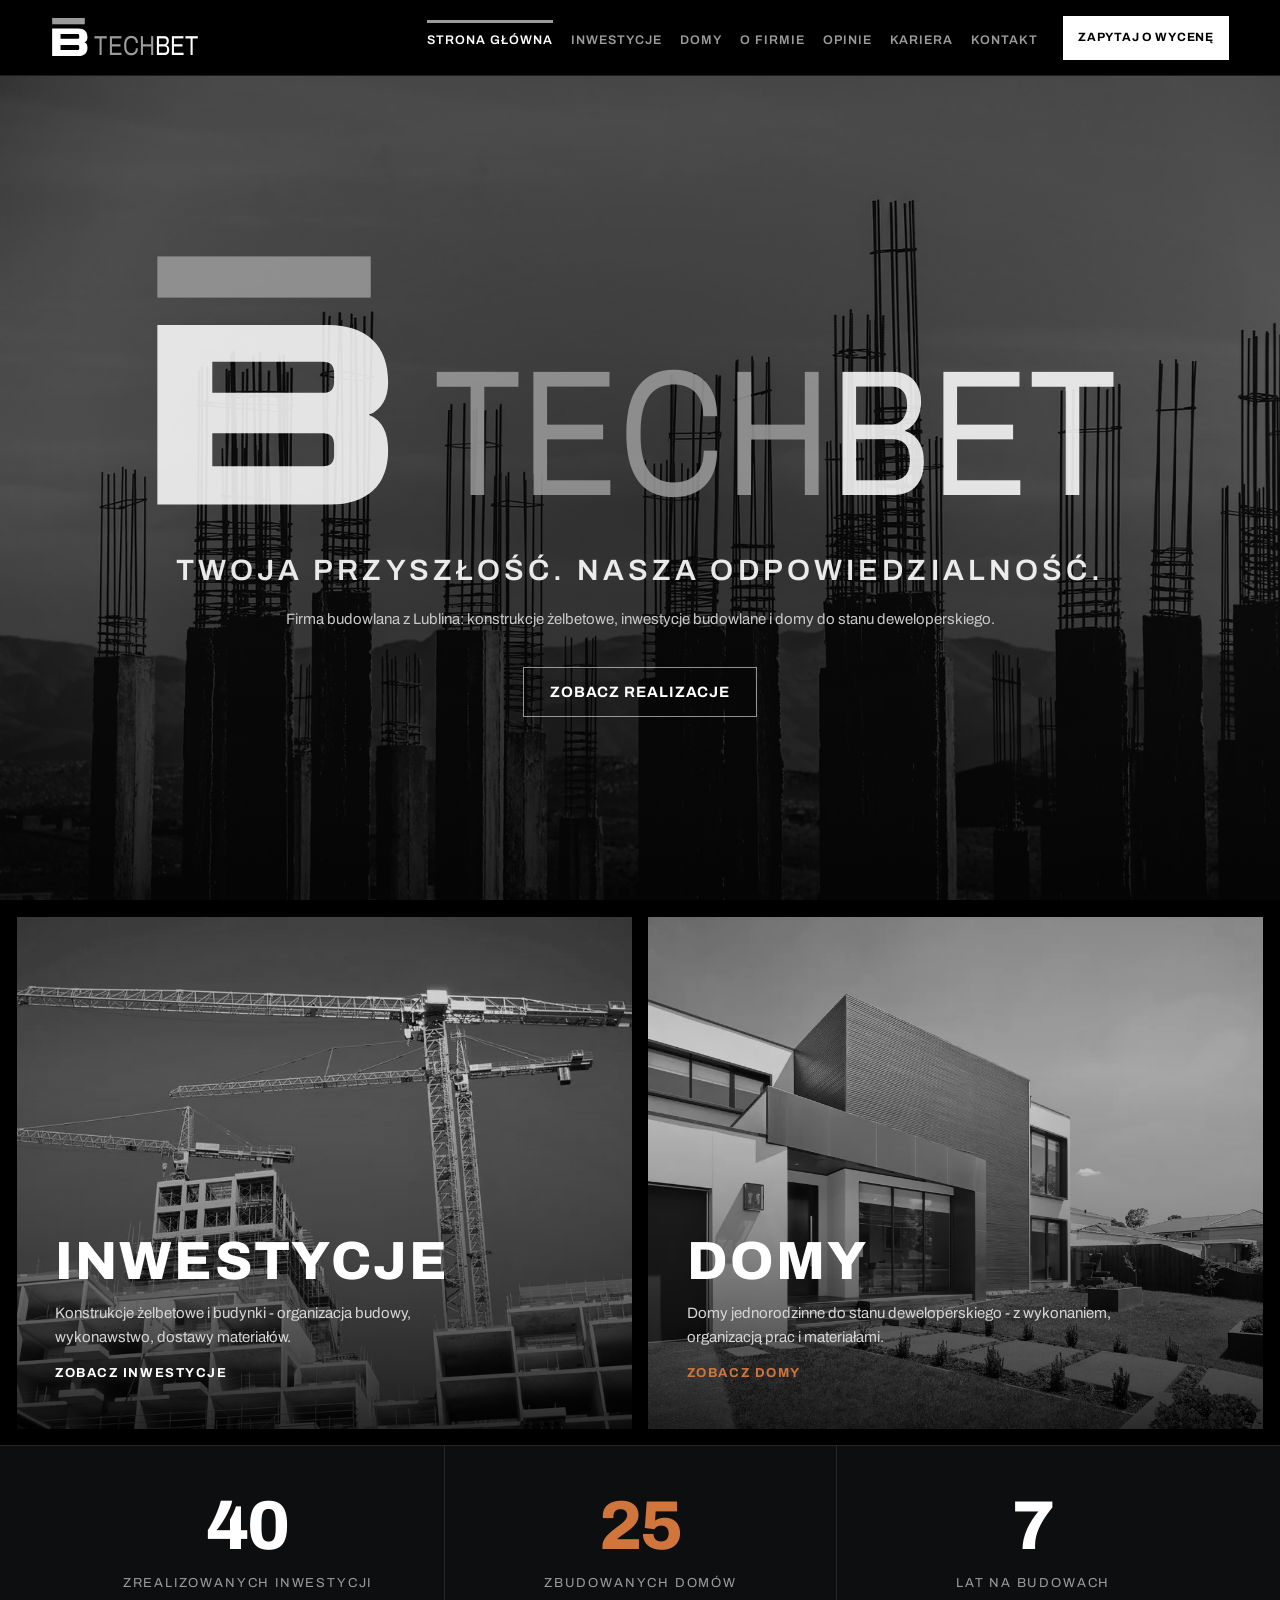
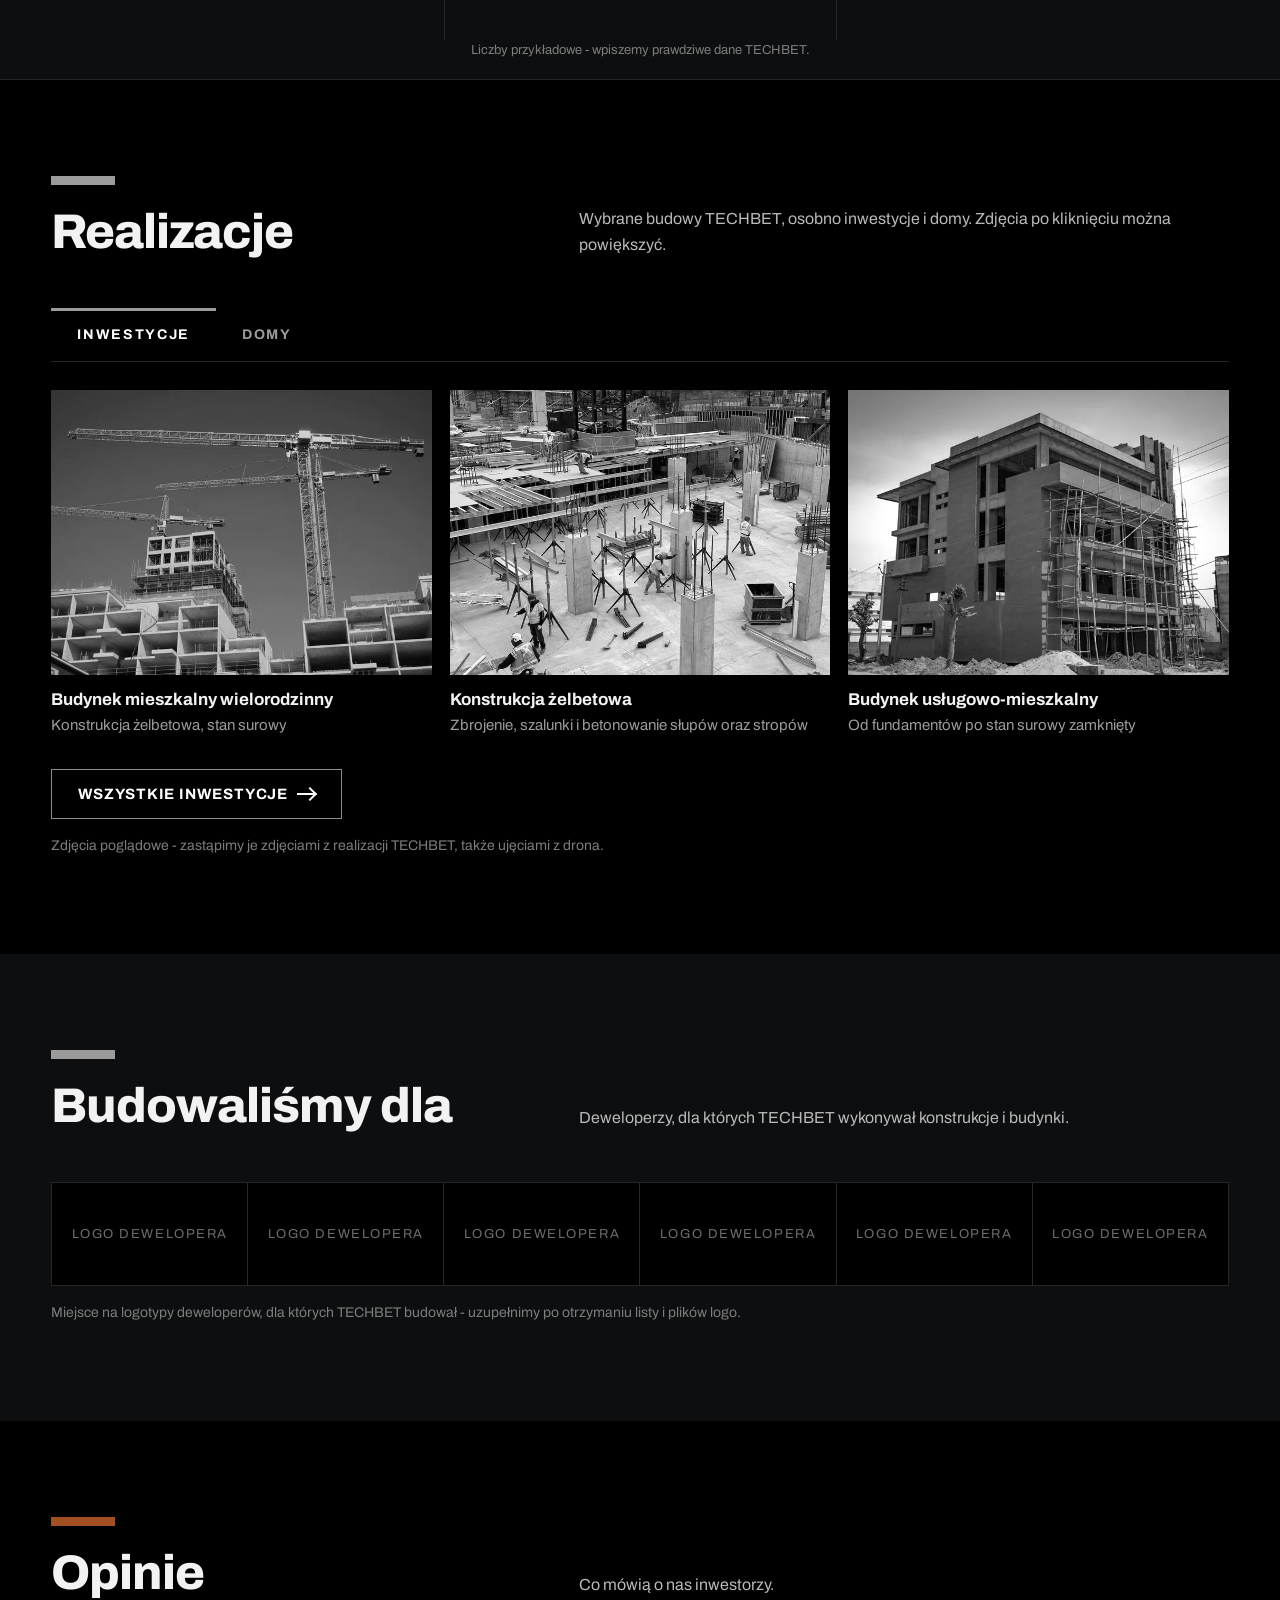
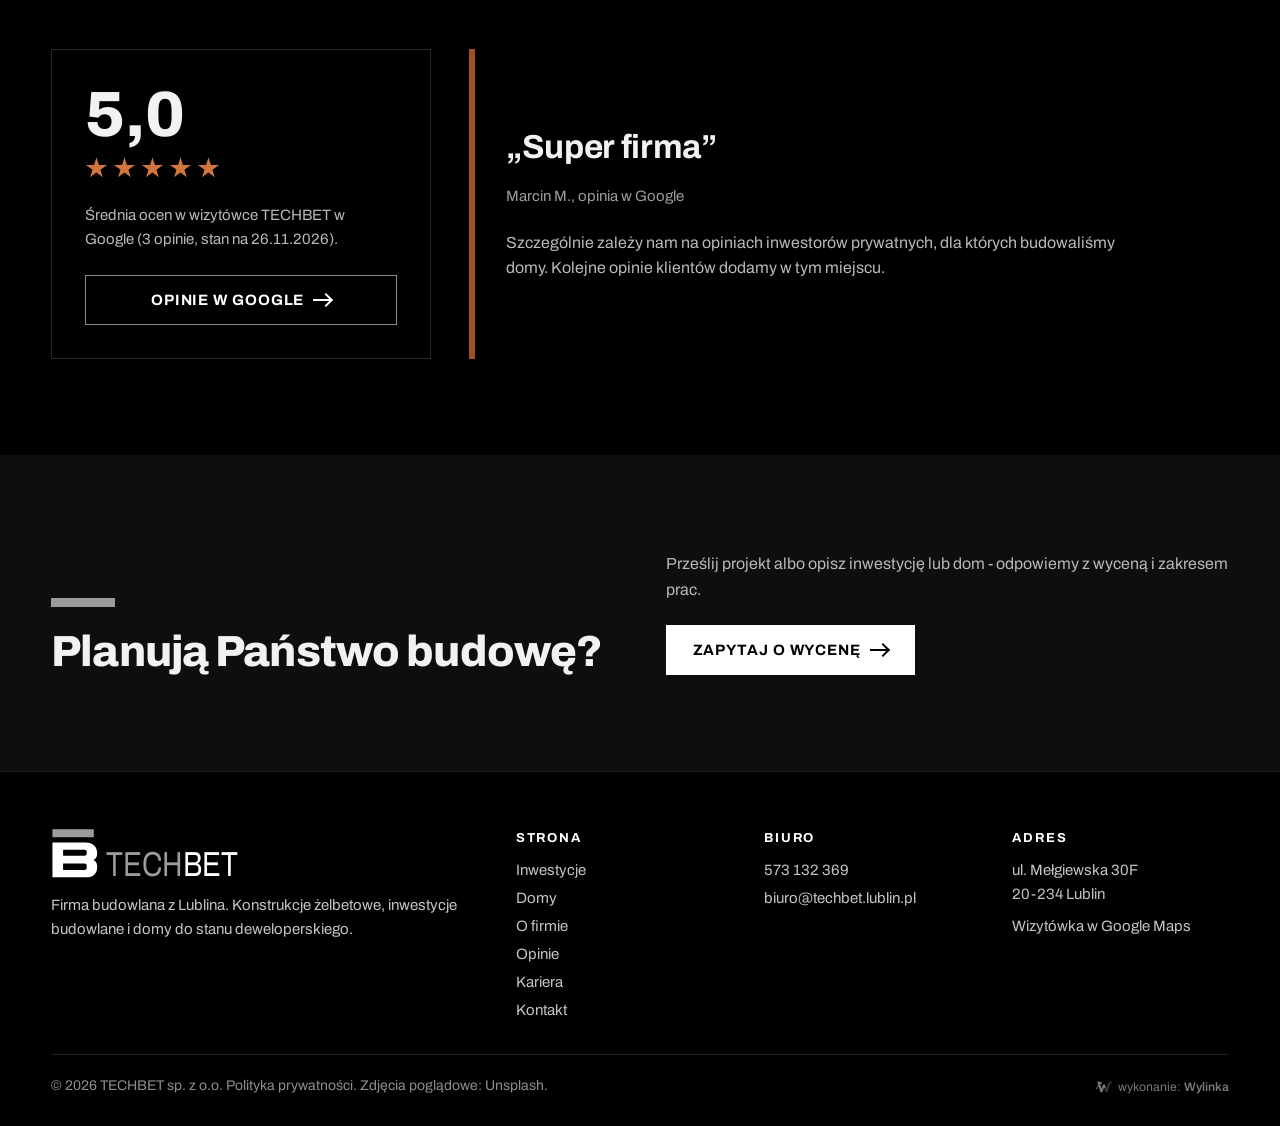
==== commit f48bb44e: "Czarny motyw wg uwag biura: jedno zdjecie z logo i haslem, szare menu z belka u gory, Inwestycje/Dom" ====
--- a/index.html
+++ b/index.html
@@ -3,195 +3,230 @@
 <head>
 <meta charset="utf-8">
 <meta name="viewport" content="width=device-width, initial-scale=1">
-<title>TECHBET Lublin - inwestycje budowlane i domy do stanu deweloperskiego</title>
-<meta name="description" content="TECHBET, firma budowlana z Lublina: inwestycje budowlane oraz domy do stanu deweloperskiego. Wykonanie, organizacja budowy i dostawy materiałów.">
+<title>TECHBET Lublin - konstrukcje żelbetowe, inwestycje i domy do stanu deweloperskiego</title>
+<meta name="description" content="TECHBET, firma budowlana z Lublina: konstrukcje żelbetowe, inwestycje budowlane oraz domy do stanu deweloperskiego. Twoja przyszłość. Nasza odpowiedzialność.">
 <meta name="robots" content="noindex, nofollow" data-podglad>
 <link rel="canonical" href="https://techbet.lublin.pl/">
 <meta property="og:type" content="website">
 <meta property="og:locale" content="pl_PL">
-<meta property="og:title" content="TECHBET Lublin - inwestycje budowlane i domy do stanu deweloperskiego">
-<meta property="og:description" content="TECHBET, firma budowlana z Lublina: inwestycje budowlane oraz domy do stanu deweloperskiego. Wykonanie, organizacja budowy i dostawy materiałów.">
+<meta property="og:title" content="TECHBET Lublin - konstrukcje żelbetowe, inwestycje i domy do stanu deweloperskiego">
+<meta property="og:description" content="TECHBET, firma budowlana z Lublina: konstrukcje żelbetowe, inwestycje budowlane oraz domy do stanu deweloperskiego. Twoja przyszłość. Nasza odpowiedzialność.">
 <meta property="og:url" content="https://techbet.lublin.pl/">
-<meta property="og:image" content="https://techbet.lublin.pl/img/i-hero-1600.webp">
-<meta name="theme-color" content="#111213">
+<meta property="og:image" content="https://techbet.lublin.pl/img/hero-1600.webp">
+<meta name="theme-color" content="#000000">
 <link rel="icon" href="img/favicon.svg" type="image/svg+xml">
 <link rel="icon" href="img/favicon-48.png" sizes="48x48" type="image/png">
 <link rel="apple-touch-icon" href="img/apple-touch-icon.png">
 <link rel="preload" href="fonts/archivo-rdzen.woff2" as="font" type="font/woff2" crossorigin>
-<link rel="preload" as="image" type="image/webp" imagesrcset="img/i-hero-640.webp 640w, img/i-hero-1024.webp 1024w, img/i-hero-1600.webp 1600w, img/i-hero-2000.webp 2000w" imagesizes="(max-width:760px) 100vw, max(50vw, 130vh)" fetchpriority="high">
+<link rel="preload" as="image" type="image/webp" imagesrcset="img/hero-640.webp 640w, img/hero-1024.webp 1024w, img/hero-1600.webp 1600w, img/hero-2000.webp 2000w, img/hero-2800.webp 2800w" imagesizes="max(100vw, 150vh)" fetchpriority="high">
 <style>
 @font-face{font-family:"Archivo";font-style:normal;font-weight:400 800;font-display:swap;src:url(fonts/archivo-rdzen.woff2) format("woff2");unicode-range:U+0020-007E,U+00A0,U+00A9,U+00AB,U+00B0,U+00B7,U+00BB,U+00D3,U+00D7,U+00F3,U+2013,U+2018-2019,U+201C-201E,U+2026}
 @font-face{font-family:"Archivo";font-style:normal;font-weight:400 800;font-display:swap;src:url(fonts/archivo-pl.woff2) format("woff2");unicode-range:U+0104-0107,U+0118-0119,U+0141-0144,U+015A-015B,U+0179-017C}
-:root{--czern:#111213;--grafit:#1c1e21;--szary:#9c9b9b;--szary-t:#6f6e6e;--jasny:#eef0f2;--bial:#fff;--bez:#f5f0e8;--piasek:#e8ddcd;--miedz:#a24f22;--miedz-j:#c0662f;--hh:72px;--wrap:min(92vw,1720px)}
+:root{--tlo:#000;--tlo2:#0d0e0f;--tlo3:#17181a;--linia:#262729;--tekst:#f2f2f2;--tekst2:#b9b9b9;--szary:#9c9b9b;--miedz:#a24f22;--miedz-j:#d0753c;--hh:76px;--wrap:min(92vw,1720px)}
 *{box-sizing:border-box;margin:0;padding:0}
-html{scroll-behavior:smooth;scroll-padding-top:var(--hh)}
-body{font-family:"Archivo",system-ui,-apple-system,"Segoe UI",sans-serif;color:var(--czern);background:#fff;font-size:17px;line-height:1.55;-webkit-font-smoothing:antialiased;overflow-x:hidden}
+html{scroll-behavior:smooth;scroll-padding-top:var(--hh);background:var(--tlo)}
+body{font-family:"Archivo",system-ui,-apple-system,"Segoe UI",sans-serif;color:var(--tekst);background:var(--tlo);font-size:17px;line-height:1.6;-webkit-font-smoothing:antialiased;overflow-x:hidden}
 img{display:block;max-width:100%}
 a{color:inherit}
-button{font:inherit;cursor:pointer}
+button{font:inherit;cursor:pointer;color:inherit}
 .wrap{width:var(--wrap);margin:0 auto}
 .sr{position:absolute;width:1px;height:1px;overflow:hidden;clip:rect(0 0 0 0);white-space:nowrap}
 
-/* przyciski: prostokatne, ostre jak belka z logo */
-.btn{display:inline-flex;align-items:center;justify-content:center;gap:.6em;min-height:50px;padding:0 26px;font-weight:700;font-size:16px;text-decoration:none;border:2px solid transparent;transition:background .2s,color .2s,border-color .2s}
-.btn-b{background:#fff;color:var(--czern)}
-.btn-b:hover{background:var(--szary);color:#fff}
-.btn-c{background:var(--czern);color:#fff}
-.btn-c:hover{background:#2c2f33}
+/* belka nad tekstem - motyw z logo (belka nad litera B) */
+.belka{display:block;width:clamp(56px,5vw,96px);height:clamp(8px,.7vw,12px);background:var(--szary);margin-bottom:22px}
+.m .belka,.belka.m{background:var(--miedz)}
+
+/* przyciski: prostokatne, ostre */
+.btn{display:inline-flex;align-items:center;justify-content:center;gap:.6em;min-height:50px;padding:0 26px;font-weight:700;font-size:15px;letter-spacing:.06em;text-transform:uppercase;text-decoration:none;border:1px solid transparent;transition:background .25s,color .25s,border-color .25s}
+.btn-b{background:#fff;color:#000}
+.btn-b:hover{background:var(--szary);color:#000}
+.btn-o{border-color:rgba(255,255,255,.55);color:#fff;background:transparent}
+.btn-o:hover{background:#fff;color:#000}
 .btn-m{background:var(--miedz);color:#fff}
 .btn-m:hover{background:#86401a}
 .btn .str{display:inline-block;width:18px;height:2px;background:currentColor;position:relative}
-.btn .str::after{content:"";position:absolute;right:0;top:-4px;width:8px;height:8px;border-top:2px solid currentColor;border-right:2px solid currentColor;transform:rotate(45deg);transform-origin:center}
-
-/* naglowek */
-.top{position:sticky;top:0;z-index:50;height:var(--hh);background:#fff;border-bottom:1px solid #e3e5e8}
-.top .wrap{height:100%;display:flex;align-items:center;gap:28px}
-.logo{display:block;width:176px;flex:none}
+.btn .str::after{content:"";position:absolute;right:0;top:-4px;width:8px;height:8px;border-top:2px solid currentColor;border-right:2px solid currentColor;transform:rotate(45deg)}
+
+/* naglowek: szare odnosniki, podkreslenie u gory jak belka w logo */
+.top{position:sticky;top:0;z-index:50;height:var(--hh);background:#000;border-bottom:1px solid #1b1c1e}
+.top .wrap{height:100%;display:flex;align-items:center;gap:clamp(18px,2vw,36px)}
+.logo{display:block;width:clamp(150px,11vw,184px);flex:none}
 .logo svg{display:block;width:100%;height:auto}
-.menu{display:flex;gap:30px;margin-left:auto;list-style:none}
-.menu a{text-decoration:none;font-weight:600;font-size:16px;padding:6px 0;border-bottom:3px solid transparent}
-.menu a:hover{border-color:var(--szary)}
-.menu a.akt{border-color:var(--czern)}
-.top .tel{font-weight:700;text-decoration:none;white-space:nowrap}
-.top .btn{min-height:44px;padding:0 20px;font-size:15px}
+.menu{display:flex;gap:clamp(16px,1.7vw,32px);margin-left:auto;list-style:none}
+.menu a{position:relative;display:block;text-decoration:none;font-weight:600;font-size:13.5px;letter-spacing:.1em;text-transform:uppercase;color:var(--szary);padding:10px 0 6px;transition:color .2s}
+.menu a::before{content:"";position:absolute;left:0;top:0;width:100%;height:3px;background:var(--szary);transform:scaleX(0);transform-origin:left;transition:transform .25s ease}
+.menu a:hover,.menu a.akt{color:#fff}
+.menu a:hover::before,.menu a.akt::before{transform:scaleX(1)}
+.menu a.md::before{background:var(--miedz)}
+.menu .tel-m{display:none}
+.top .btn{min-height:44px;padding:0 18px;font-size:13px}
 .burger{display:none;margin-left:auto;width:48px;height:48px;border:0;background:none;position:relative}
-.burger span,.burger span::before,.burger span::after{position:absolute;left:12px;width:24px;height:2px;background:var(--czern);content:"";transition:transform .2s}
+.burger span,.burger span::before,.burger span::after{position:absolute;left:12px;width:24px;height:2px;background:#fff;content:"";transition:transform .2s}
 .burger span{top:23px}.burger span::before{left:0;top:-8px}.burger span::after{left:0;top:8px}
 .burger[aria-expanded=true] span{background:transparent}
 .burger[aria-expanded=true] span::before{transform:translateY(8px) rotate(45deg)}
 .burger[aria-expanded=true] span::after{transform:translateY(-8px) rotate(-45deg)}
 
-/* pierwszy ekran: dwie drogi */
-.hero{min-height:calc(100svh - var(--hh));display:flex;flex-direction:column}
-.pas{background:#fff}
-.pas .wrap{display:flex;align-items:center;justify-content:space-between;gap:24px;padding:18px 0 20px}
-.pas h1{font-size:clamp(21px,1.75vw,32px);line-height:1.2;font-weight:700;letter-spacing:-.01em}
-.pas p{color:var(--szary-t);font-size:15px;white-space:nowrap}
-.drogi{flex:1 1 auto;display:grid;grid-template-columns:minmax(0,1fr) minmax(0,1fr);min-height:440px}
-.droga{position:relative;display:flex;align-items:flex-end;overflow:hidden;text-decoration:none;isolation:isolate}
-.droga img{position:absolute;inset:0;width:100%;height:100%;object-fit:cover;z-index:-2;transition:transform .8s ease}
-.droga:hover img{transform:scale(1.03)}
-.droga::before{content:"";position:absolute;inset:0;z-index:-1}
-.d-inw{color:#fff}
-.d-inw::before{background:linear-gradient(to top,rgba(12,12,13,.9) 0%,rgba(12,12,13,.55) 45%,rgba(12,12,13,.15) 100%)}
-.d-dom{color:var(--czern)}
-.d-dom::before{background:linear-gradient(to top,rgba(245,240,232,.97) 0%,rgba(245,240,232,.86) 38%,rgba(245,240,232,0) 72%)}
-.tresc{width:100%;padding:0 clamp(20px,4vw,72px) clamp(28px,5vh,64px)}
-.d-inw .tresc{padding-left:max(4vw,calc((100vw - var(--wrap))/2))}
-.znak{display:flex;align-items:center;gap:clamp(12px,1.2vw,20px);margin-bottom:12px}
-.znak svg{width:clamp(38px,3.6vw,64px);height:auto;flex:none}
-.znak h2{font-size:clamp(40px,4.6vw,84px);line-height:1;font-weight:800;letter-spacing:-.025em}
-.tresc p{font-size:clamp(16px,1.15vw,20px);max-width:34em;margin-bottom:24px}
-.d-inw .tresc p{color:#dcdcdc}
-.d-dom .tresc p{color:#3a3530}
+/* pierwszy ekran: jedno zdjecie, duze logo i haslo */
+.hero{position:relative;min-height:calc(100svh - var(--hh));display:flex;align-items:center;justify-content:center;overflow:hidden;isolation:isolate;text-align:center}
+.hero>img{position:absolute;inset:0;width:100%;height:100%;object-fit:cover;z-index:-2}
+.hero::before{content:"";position:absolute;inset:0;z-index:-1;background:radial-gradient(ellipse 60% 45% at 50% 50%,rgba(0,0,0,.42) 0%,rgba(0,0,0,0) 100%),linear-gradient(to bottom,rgba(0,0,0,.62) 0%,rgba(0,0,0,.52) 45%,rgba(0,0,0,.84) 100%)}
+.hero .srodek{width:var(--wrap);padding:clamp(48px,8vh,96px) 0 clamp(56px,9vh,110px)}
+.hero .duze-logo{display:block;width:min(86vw,980px);margin:0 auto;opacity:.86}
+.hero .duze-logo svg{display:block;width:100%;height:auto}
+.hero h1{margin-top:clamp(26px,4vh,48px);font-size:clamp(19px,2.3vw,42px);line-height:1.25;font-weight:600;letter-spacing:.14em;text-transform:uppercase;color:rgba(255,255,255,.9)}
+.hero .pod{margin:clamp(14px,2vh,22px) auto 0;max-width:52em;color:#c9c9c9;font-size:clamp(15px,1.05vw,18px)}
+.hero .akcje{margin-top:clamp(26px,4vh,44px);display:flex;gap:14px;justify-content:center;flex-wrap:wrap}
+
+/* dwie drogi: inwestycje i domy z odstepem */
+.drogi{display:grid;grid-template-columns:minmax(0,1fr) minmax(0,1fr);gap:clamp(12px,1.3vw,24px);padding:clamp(12px,1.3vw,24px)}
+.droga{position:relative;display:flex;align-items:flex-end;height:clamp(360px,40vw,780px);overflow:hidden;text-decoration:none;isolation:isolate;background:#111}
+.droga img{position:absolute;inset:0;width:100%;height:100%;object-fit:cover;z-index:-2}
+.droga::after{content:"";position:absolute;inset:0;z-index:-1;background:linear-gradient(to top,rgba(0,0,0,.78) 0%,rgba(0,0,0,.25) 45%,rgba(0,0,0,0) 70%)}
+.droga .tresc{padding:0 clamp(22px,3vw,60px) clamp(26px,3.4vw,60px)}
+.droga h2{position:relative;display:inline-block;padding-top:clamp(14px,1.2vw,20px);font-size:clamp(34px,4.2vw,80px);line-height:1;font-weight:800;letter-spacing:.04em;text-transform:uppercase;color:#fff}
+.droga h2::before{content:"";position:absolute;left:0;top:0;width:100%;height:clamp(6px,.6vw,10px);background:var(--szary);transform:scaleX(0);transform-origin:left;transition:transform .45s ease}
+.droga.d-dom h2::before{background:var(--miedz)}
+.droga p{margin-top:12px;color:#d6d6d6;font-size:clamp(15px,1.05vw,18px);max-width:30em}
+.droga .wiecej{display:inline-block;margin-top:14px;font-size:13px;font-weight:700;letter-spacing:.12em;text-transform:uppercase;color:#fff}
+.droga.d-dom .wiecej{color:var(--miedz-j)}
+.droga:hover h2::before,.droga:focus-visible h2::before,.droga.wid h2::before{transform:scaleX(1)}
+
+/* czarno-biale zdjecia, kolor po najechaniu (na telefonie po wejsciu w widok) */
+.bw{filter:grayscale(1);transition:filter .7s ease,transform .8s ease}
+.droga:hover .bw,.droga:focus-visible .bw,.karta:hover .bw,.karta:focus-within .bw,.wid .bw,.bw.wid{filter:grayscale(0)}
+.droga:hover .bw{transform:scale(1.03)}
+
+/* licznik */
+.licznik{border-top:1px solid var(--linia);border-bottom:1px solid var(--linia);background:var(--tlo2)}
+.licznik .wrap{display:grid;grid-template-columns:repeat(3,minmax(0,1fr));gap:0}
+.licznik .poz{padding:clamp(30px,3.6vw,60px) clamp(10px,2vw,40px);text-align:center;border-left:1px solid var(--linia)}
+.licznik .poz:first-child{border-left:0}
+.licznik b{display:block;font-size:clamp(44px,5.4vw,104px);line-height:1;font-weight:800;letter-spacing:-.02em;color:#fff;font-variant-numeric:tabular-nums}
+.licznik b.m{color:var(--miedz-j)}
+.licznik span{display:block;margin-top:12px;font-size:clamp(13px,.95vw,15px);letter-spacing:.14em;text-transform:uppercase;color:var(--szary)}
+.licznik .przyp{grid-column:1/-1;text-align:center;font-size:13px;color:#7c7c7c;padding:0 0 18px}
 
 /* sekcje */
-.sek{padding:clamp(64px,8vw,128px) 0}
-.belka{display:block;width:clamp(64px,6vw,108px);height:clamp(10px,.9vw,16px);margin-bottom:22px}
-.glowa{display:grid;grid-template-columns:minmax(0,5fr) minmax(0,7fr);gap:clamp(24px,5vw,96px);align-items:end;margin-bottom:clamp(36px,4vw,64px)}
-.glowa h2{font-size:clamp(36px,4vw,68px);line-height:1.02;font-weight:800;letter-spacing:-.025em}
-.glowa p{font-size:clamp(17px,1.2vw,20px);max-width:44em}
+.sek{padding:clamp(64px,7.5vw,128px) 0}
+.sek.t2{background:var(--tlo2)}
+.glowa{display:grid;grid-template-columns:minmax(0,5fr) minmax(0,7fr);gap:clamp(24px,5vw,96px);align-items:end;margin-bottom:clamp(34px,4vw,60px)}
+.glowa h2{font-size:clamp(34px,3.8vw,66px);line-height:1.03;font-weight:800;letter-spacing:-.02em}
+.glowa p{font-size:clamp(16px,1.15vw,19px);color:var(--tekst2);max-width:44em}
 .glowa p+p{margin-top:12px}
 
-.s-inw{background:var(--czern);color:#fff}
-.s-inw .belka{background:var(--szary)}
-.s-inw .glowa p{color:#cfcfcf}
-.s-dom{background:var(--bez)}
-.s-dom .belka{background:var(--miedz)}
-.s-dom .glowa p{color:#3a3530}
-
-/* portfolio: przesuwane palcem i mysza */
-.tasma{display:grid;grid-auto-flow:column;grid-auto-columns:calc((100% - 3*20px)/4);gap:20px;overflow-x:auto;scroll-snap-type:x mandatory;scrollbar-width:none;cursor:grab;padding-bottom:4px}
-.tasma::-webkit-scrollbar{display:none}
-.tasma.ciag{cursor:grabbing;scroll-snap-type:none}
-.tasma.ciag *{pointer-events:none}
-.kafel{scroll-snap-align:start;min-width:0}
-.kafel button{display:block;width:100%;border:0;padding:0;background:none;position:relative;aspect-ratio:4/3;overflow:hidden}
-.kafel button::before{content:"";position:absolute;left:0;top:0;width:42%;height:8px;z-index:1}
-.s-inw .kafel button::before{background:var(--szary)}
-.s-dom .kafel button::before{background:var(--miedz)}
-.kafel img{width:100%;height:100%;object-fit:cover;transition:transform .6s ease}
-.kafel button:hover img{transform:scale(1.04)}
-.kafel h3{font-size:18px;font-weight:700;margin-top:14px;line-height:1.3}
-.kafel p{font-size:15px;margin-top:2px}
-.s-inw .kafel p{color:#a9a9a9}
-.s-dom .kafel p{color:#6b6157}
-.s-dom .kafel button{background:#fff}
-.nawig{display:flex;align-items:center;justify-content:space-between;gap:20px;margin-top:28px}
-.nawig .strz{display:flex;gap:10px}
-.strz button{width:52px;height:52px;border:2px solid currentColor;background:none;color:inherit;position:relative}
-.strz button::after{content:"";position:absolute;left:50%;top:50%;width:11px;height:11px;border-top:2px solid currentColor;border-right:2px solid currentColor}
-.strz .nast::after{transform:translate(-70%,-50%) rotate(45deg)}
-.strz .pop::after{transform:translate(-30%,-50%) rotate(-135deg)}
-.strz button:hover{background:currentColor}
-.s-inw .strz button:hover::after{border-color:var(--czern)}
-.s-dom .strz button:hover::after{border-color:var(--bez)}
-.nawig small{font-size:14px;opacity:.75}
-
-/* zakres prac */
-.s-zak{background:#fff}
+/* zakladki realizacji */
+.zakl{display:flex;gap:0;margin-bottom:28px;border-bottom:1px solid var(--linia)}
+.zakl button{position:relative;background:none;border:0;padding:16px 26px 14px;font-size:14px;font-weight:700;letter-spacing:.12em;text-transform:uppercase;color:var(--szary)}
+.zakl button::before{content:"";position:absolute;left:0;top:0;width:100%;height:3px;background:var(--szary);transform:scaleX(0);transform-origin:left;transition:transform .25s}
+.zakl button.md::before{background:var(--miedz)}
+.zakl button[aria-selected=true]{color:#fff}
+.zakl button[aria-selected=true]::before,.zakl button:hover::before{transform:scaleX(1)}
+.panel[hidden]{display:none}
+
+/* karty realizacji */
+.siatka{display:grid;grid-template-columns:repeat(3,minmax(0,1fr));gap:clamp(14px,1.4vw,26px)}
+.karta{min-width:0}
+.karta .foto{display:block;width:100%;border:0;padding:0;background:#111;position:relative;aspect-ratio:4/3;overflow:hidden}
+.karta .foto::before{content:"";position:absolute;left:0;top:0;width:42%;height:6px;z-index:1;background:var(--szary);transform:scaleX(0);transform-origin:left;transition:transform .35s}
+.m .karta .foto::before,.karta.m .foto::before{background:var(--miedz)}
+.karta:hover .foto::before,.karta.wid .foto::before{transform:scaleX(1)}
+.karta .foto img{width:100%;height:100%;object-fit:cover}
+.karta h3{font-size:clamp(17px,1.2vw,20px);font-weight:700;margin-top:14px;line-height:1.3}
+.karta p{font-size:15px;margin-top:2px;color:var(--szary)}
+.nawig{display:flex;align-items:center;justify-content:space-between;gap:20px;margin-top:32px;flex-wrap:wrap}
+
+/* galeria w karcie (przesuwana palcem i mysza) */
+.mini{position:relative}
+.tor{display:flex;overflow-x:auto;scroll-snap-type:x mandatory;scrollbar-width:none;cursor:grab}
+.tor::-webkit-scrollbar{display:none}
+.tor.ciag{cursor:grabbing;scroll-snap-type:none}
+.tor.ciag *{pointer-events:none}
+.tor .foto{flex:0 0 100%;scroll-snap-align:start}
+.mini .licz{position:absolute;right:10px;bottom:10px;z-index:2;background:rgba(0,0,0,.7);color:#fff;font-size:13px;padding:3px 9px}
+.mini .mp,.mini .mn{position:absolute;top:50%;margin-top:-22px;z-index:2;width:44px;height:44px;border:1px solid rgba(255,255,255,.6);background:rgba(0,0,0,.55)}
+.mini .mp{left:8px}.mini .mn{right:8px}
+.mini .mp::after,.mini .mn::after{content:"";position:absolute;left:50%;top:50%;width:10px;height:10px;border-top:2px solid #fff;border-right:2px solid #fff}
+.mini .mn::after{transform:translate(-70%,-50%) rotate(45deg)}
+.mini .mp::after{transform:translate(-30%,-50%) rotate(-135deg)}
+.mini button:disabled{opacity:.25;cursor:default}
+
+/* budowalismy dla */
+.loga{display:grid;grid-template-columns:repeat(6,minmax(0,1fr));gap:1px;background:var(--linia);border:1px solid var(--linia)}
+.loga li{list-style:none;background:var(--tlo);display:flex;align-items:center;justify-content:center;min-height:clamp(96px,8vw,140px);padding:16px;text-align:center;color:#6c6c6c;font-size:13px;letter-spacing:.12em;text-transform:uppercase}
+.uwaga{margin-top:16px;font-size:14px;color:#7c7c7c}
+
+/* opinie */
+.opinie{display:grid;grid-template-columns:minmax(0,4fr) minmax(0,8fr);gap:clamp(20px,3vw,56px);align-items:stretch}
+.ocena{border:1px solid var(--linia);padding:clamp(24px,2.6vw,44px);display:flex;flex-direction:column;justify-content:space-between;gap:24px}
+.ocena b{display:block;font-size:clamp(56px,5vw,92px);line-height:1;font-weight:800}
+.gw{display:flex;gap:6px;margin-top:10px}
+.gw i{display:block;width:22px;height:22px;background:var(--miedz-j);clip-path:polygon(50% 0,61% 35%,98% 35%,68% 57%,79% 91%,50% 70%,21% 91%,32% 57%,2% 35%,39% 35%)}
+.ocena p{color:var(--tekst2);font-size:15px}
+.cyt{border-left:6px solid var(--miedz);padding:clamp(10px,1vw,16px) 0 clamp(10px,1vw,16px) clamp(20px,2.4vw,44px);display:flex;flex-direction:column;justify-content:center}
+.cyt blockquote{font-size:clamp(26px,2.6vw,46px);line-height:1.2;font-weight:700;letter-spacing:-.01em}
+.cyt figcaption{margin-top:16px;color:var(--szary);font-size:15px}
+.cyt .dop{margin-top:22px;color:var(--tekst2);font-size:16px;max-width:40em}
+
+/* trzy punkty */
 .trzy{display:grid;grid-template-columns:repeat(3,minmax(0,1fr));gap:clamp(24px,3vw,56px)}
-.trzy div{border-top:2px solid #e3e5e8;padding-top:22px;position:relative}
-.trzy div::before{content:"";position:absolute;left:0;top:-2px;width:72px;height:10px;background:var(--czern)}
-.trzy h3{font-size:clamp(21px,1.6vw,28px);font-weight:700;margin:8px 0 10px;line-height:1.2}
-.trzy p{color:#4a4d52}
-
-/* dron */
-.s-dron{background:var(--jasny);padding:0}
-.dron{display:grid;grid-template-columns:minmax(0,7fr) minmax(0,5fr);align-items:stretch}
-.dron figure{position:relative;min-height:clamp(320px,38vw,640px)}
-.dron figure button{position:absolute;inset:0;border:0;padding:0;background:none}
-.dron figure img{width:100%;height:100%;object-fit:cover}
-.dron .opis{padding:clamp(40px,5vw,96px) clamp(24px,4vw,80px);align-self:center;max-width:720px}
-.dron .belka{background:var(--czern)}
-.dron h2{font-size:clamp(32px,3.2vw,56px);line-height:1.05;font-weight:800;letter-spacing:-.02em;margin-bottom:18px}
-.dron p{font-size:clamp(17px,1.15vw,20px);color:#3e4146}
-
-/* kontakt */
-.s-kon{background:#fff}
+.trzy div{border-top:1px solid var(--linia);padding-top:22px;position:relative}
+.trzy div::before{content:"";position:absolute;left:0;top:-1px;width:64px;height:8px;background:var(--szary)}
+.trzy h3{font-size:clamp(20px,1.5vw,26px);font-weight:700;margin:8px 0 10px;line-height:1.2}
+.trzy p{color:var(--tekst2)}
+
+/* kontakt i formularz */
 .kon{display:grid;grid-template-columns:minmax(0,5fr) minmax(0,7fr);gap:clamp(32px,5vw,96px)}
-.kon h2{font-size:clamp(36px,4vw,68px);line-height:1.02;font-weight:800;letter-spacing:-.025em;margin-bottom:20px}
-.kon .belka{background:var(--czern)}
+.kon h2{font-size:clamp(34px,3.8vw,66px);line-height:1.03;font-weight:800;letter-spacing:-.02em;margin-bottom:18px}
+.kon>div>p{color:var(--tekst2)}
 .dane{list-style:none;margin-top:28px;display:grid;gap:18px}
-.dane li{border-top:1px solid #e3e5e8;padding-top:14px}
-.dane b{display:block;font-size:14px;color:var(--szary-t);font-weight:600}
-.dane a{font-size:clamp(19px,1.4vw,24px);font-weight:700;text-decoration:none}
+.dane li{border-top:1px solid var(--linia);padding-top:14px}
+.dane b{display:block;font-size:13px;letter-spacing:.12em;text-transform:uppercase;color:var(--szary);font-weight:600;margin-bottom:2px}
+.dane a{font-size:clamp(18px,1.35vw,23px);font-weight:700;text-decoration:none}
 .dane a:hover{text-decoration:underline}
 .dane span{font-size:18px}
-form{background:var(--jasny);padding:clamp(24px,3vw,48px);display:grid;grid-template-columns:minmax(0,1fr) minmax(0,1fr);gap:16px 18px;align-content:start}
+form{background:var(--tlo3);padding:clamp(22px,3vw,48px);display:grid;grid-template-columns:minmax(0,1fr) minmax(0,1fr);gap:16px 18px;align-content:start}
 form .cala{grid-column:1/-1}
-label{display:block;font-size:14px;font-weight:600;margin-bottom:6px}
-input,select,textarea{width:100%;font:inherit;font-size:16px;padding:12px 14px;border:1px solid #c9cdd2;background:#fff;color:var(--czern);border-radius:0}
+label{display:block;font-size:13px;letter-spacing:.06em;font-weight:600;margin-bottom:6px;color:#d0d0d0}
+input,select,textarea{width:100%;font:inherit;font-size:16px;padding:12px 14px;border:1px solid #3a3b3e;background:#0b0b0c;color:#fff;border-radius:0}
 textarea{min-height:120px;resize:vertical}
-input:focus,select:focus,textarea:focus{outline:2px solid var(--czern);outline-offset:0;border-color:var(--czern)}
+input:focus,select:focus,textarea:focus{outline:2px solid #fff;outline-offset:0;border-color:#fff}
+input[type=file]{padding:10px}
 .wybor{display:flex;gap:10px}
-.wybor label{flex:1;margin:0;display:flex;align-items:center;justify-content:center;gap:8px;min-height:50px;border:2px solid #c9cdd2;background:#fff;font-size:16px;cursor:pointer}
-.wybor input{width:auto;accent-color:var(--czern)}
-.wybor label:has(input:checked){border-color:var(--czern)}
+.wybor label{flex:1;margin:0;display:flex;align-items:center;justify-content:center;gap:8px;min-height:50px;border:1px solid #3a3b3e;background:#0b0b0c;font-size:15px;cursor:pointer;color:#fff}
+.wybor input{width:auto;accent-color:var(--miedz)}
+.wybor label:has(input:checked){border-color:#fff}
+.zgoda{display:flex!important;gap:10px;align-items:flex-start;font-weight:400!important;letter-spacing:0!important;font-size:14px!important;color:var(--tekst2)!important}
+.zgoda input{width:auto;margin-top:4px;accent-color:var(--miedz)}
 form .btn{justify-self:start}
-.info{font-size:14px;color:#4a4d52}
-.wynik{font-weight:600}
+.wynik{font-weight:600;font-size:15px;color:#fff}
+
+/* mapa google - wizytowka firmy */
+.mapa{position:relative;background:var(--tlo2)}
+.mapa iframe{display:block;width:100%;height:clamp(340px,40vw,560px);border:0;filter:grayscale(.35) contrast(1.05)}
+.mapa .pasek{display:flex;align-items:center;justify-content:space-between;gap:16px;flex-wrap:wrap;padding:22px 0}
+.mapa .pasek p{color:var(--tekst2)}
 
 /* stopka */
-.stopka{background:var(--czern);color:#d4d4d4;padding:56px 0 28px;font-size:15px}
+.stopka{background:#000;border-top:1px solid #1b1c1e;color:#c4c4c4;padding:56px 0 28px;font-size:15px}
 .stopka .wrap{display:grid;grid-template-columns:minmax(0,2fr) repeat(3,minmax(0,1fr));gap:32px}
 .stopka .logo{width:190px;margin-bottom:14px}
-.stopka h3{font-size:15px;color:#fff;margin-bottom:8px}
+.stopka h3{font-size:13px;letter-spacing:.14em;text-transform:uppercase;color:#fff;margin-bottom:10px}
 .stopka a{text-decoration:none}
 .stopka a:hover{text-decoration:underline}
 .stopka ul{list-style:none;display:grid;gap:4px}
-.spod{grid-column:1/-1;display:flex;flex-wrap:wrap;justify-content:space-between;align-items:center;gap:12px;border-top:1px solid #2c2e31;padding-top:20px;font-size:14px;color:#a3a3a3}
+.spod{grid-column:1/-1;display:flex;flex-wrap:wrap;justify-content:space-between;align-items:center;gap:12px;border-top:1px solid #1f2022;padding-top:20px;font-size:14px;color:#8d8d8d}
 
 /* pasek na telefonie po przewinieciu */
 .mob{display:none}
 
 /* powiekszenie zdjec */
-.lb{position:fixed;inset:0;z-index:100;background:rgba(10,10,11,.94);display:none;align-items:center;justify-content:center;padding:56px 64px}
+.lb{position:fixed;inset:0;z-index:100;background:rgba(0,0,0,.95);display:none;align-items:center;justify-content:center;padding:56px 64px}
 .lb.on{display:flex}
 .lb img{max-width:100%;max-height:100%;object-fit:contain}
-.lb button{position:absolute;width:52px;height:52px;border:2px solid #fff;background:rgba(0,0,0,.4);color:#fff}
+.lb button{position:absolute;width:52px;height:52px;border:1px solid #fff;background:rgba(0,0,0,.4);color:#fff}
 .lb .zam{top:14px;right:14px}
-.lb .zam::before,.lb .zam::after{content:"";position:absolute;left:12px;top:23px;width:24px;height:2px;background:#fff;transform:rotate(45deg)}
+.lb .zam::before,.lb .zam::after{content:"";position:absolute;left:13px;top:24px;width:24px;height:2px;background:#fff;transform:rotate(45deg)}
 .lb .zam::after{transform:rotate(-45deg)}
 .lb .pop,.lb .nast{top:50%;margin-top:-26px}
 .lb .pop{left:10px}.lb .nast{right:10px}
@@ -200,6 +235,52 @@
 .lb .pop::after{transform:translate(-30%,-50%) rotate(-135deg)}
 .lb p{position:absolute;bottom:16px;left:0;right:0;text-align:center;color:#e5e5e5;font-size:15px}
 
+/* ===== podstrony ===== */
+.ph{position:relative;min-height:clamp(420px,62vh,720px);display:flex;align-items:flex-end;overflow:hidden;isolation:isolate}
+.ph>img{position:absolute;inset:0;width:100%;height:100%;object-fit:cover;z-index:-2}
+.ph::before{content:"";position:absolute;inset:0;z-index:-1;background:linear-gradient(to top,rgba(0,0,0,.88) 0%,rgba(0,0,0,.5) 55%,rgba(0,0,0,.35) 100%)}
+.ph .wrap{padding:clamp(40px,6vh,72px) 0 clamp(40px,7vh,84px)}
+.ph h1,.pn h1{font-size:clamp(36px,4.6vw,84px);line-height:1.02;font-weight:800;letter-spacing:-.02em;max-width:16em}
+.lead{margin-top:18px;font-size:clamp(17px,1.25vw,21px);color:#d2d2d2;max-width:44em}
+.ph .btn,.pn .btn{margin-top:28px}
+.pn{padding:clamp(48px,6vw,96px) 0 clamp(36px,4vw,64px);border-bottom:1px solid var(--linia)}
+.okr ol{list-style:none;display:flex;flex-wrap:wrap;gap:8px;font-size:13px;letter-spacing:.08em;text-transform:uppercase;color:var(--szary);margin-bottom:22px}
+.okr li+li::before{content:"/";margin-right:8px;color:#555}
+.okr a{text-decoration:none}
+.okr a:hover{color:#fff}
+
+.wiersze{list-style:none;display:grid;grid-template-columns:repeat(2,minmax(0,1fr));gap:0 clamp(24px,4vw,80px)}
+.wiersze li{border-top:1px solid var(--linia);padding:22px 0 24px}
+.wiersze h3{font-size:clamp(19px,1.4vw,24px);font-weight:700;margin-bottom:6px}
+.wiersze p{color:var(--tekst2)}
+.etapy{list-style:none;display:grid;grid-template-columns:repeat(3,minmax(0,1fr));gap:clamp(20px,2.4vw,44px)}
+.etapy li{border-top:1px solid var(--linia);padding-top:18px}
+.etapy .nr{display:block;font-size:clamp(30px,2.6vw,44px);font-weight:800;color:var(--szary);line-height:1;margin-bottom:12px}
+.m .etapy .nr{color:var(--miedz-j)}
+.etapy h3{font-size:clamp(18px,1.3vw,22px);font-weight:700;margin-bottom:6px}
+.etapy p{color:var(--tekst2)}
+.cta .wrap{display:grid;grid-template-columns:minmax(0,1fr) minmax(0,1fr);gap:clamp(24px,4vw,80px);align-items:end}
+.cta h2{font-size:clamp(32px,3.4vw,58px);line-height:1.05;font-weight:800;letter-spacing:-.02em}
+.cta p{color:var(--tekst2);margin-bottom:22px;font-size:clamp(16px,1.15vw,19px)}
+.rej{width:100%;border-collapse:collapse;font-size:16px}
+.rej th,.rej td{text-align:left;padding:12px 0;border-top:1px solid var(--linia);vertical-align:top}
+.rej th{width:34%;color:var(--szary);font-weight:600;padding-right:16px}
+.dwie{display:grid;grid-template-columns:repeat(2,minmax(0,1fr));gap:clamp(12px,1.3vw,24px)}
+
+/* kariera */
+.oferty{list-style:none;display:grid;gap:0;border-top:1px solid var(--linia)}
+.oferty li{display:grid;grid-template-columns:minmax(0,1fr) auto;gap:20px;align-items:center;padding:26px 0;border-bottom:1px solid var(--linia)}
+.oferty h3{font-size:clamp(20px,1.6vw,28px);font-weight:700}
+.oferty p{color:var(--tekst2)}
+.brak{border:1px solid var(--linia);padding:clamp(28px,4vw,64px);display:grid;grid-template-columns:minmax(0,1fr) auto;gap:24px;align-items:center}
+.brak h3{font-size:clamp(24px,2.2vw,38px);line-height:1.15;font-weight:800}
+.brak p{margin-top:10px;color:var(--tekst2);max-width:44em}
+
+.polityka{padding:clamp(40px,5vw,80px) 0 clamp(64px,7vw,110px);max-width:860px}
+.polityka h2{font-size:clamp(22px,1.8vw,30px);font-weight:700;margin:36px 0 10px}
+.polityka p,.polityka li{color:var(--tekst2)}
+.polityka ul{padding-left:20px}
+.polityka a{color:#fff}
 
 .wylinka-badge{display:inline-flex;align-items:center;gap:.4em;color:inherit;text-decoration:none;font-size:.875em;line-height:1;opacity:.85}
 .wylinka-badge:hover,.wylinka-badge:focus-visible{opacity:1}
@@ -211,218 +292,70 @@
 .wylinka-badge:hover .wy-old,.wylinka-badge:focus-visible .wy-old{transform:translate(9px,7px) rotate(9deg);opacity:0}
 .wylinka-badge:hover .wy-pod,.wylinka-badge:focus-visible .wy-pod{opacity:1}
 @media (prefers-reduced-motion:reduce){.wylinka-badge .wy-old,.wylinka-badge .wy-pod{transition:none}.wylinka-badge:hover .wy-old,.wylinka-badge:focus-visible .wy-old{transform:none;opacity:.45}.wylinka-badge:hover .wy-pod,.wylinka-badge:focus-visible .wy-pod{opacity:0}}
-
-/* znak wykonawcy w rozmiarze copyright */
-.spod .wylinka-badge{font-size:1em}
-
-/* okruszki */
-.okr{font-size:14px;margin-bottom:22px}
-.okr ol{list-style:none;display:flex;flex-wrap:wrap;gap:4px 8px}
-.okr li+li::before{content:"/";margin-right:8px;opacity:.45}
-.okr a{text-decoration:none;opacity:.8}
-.okr a:hover{text-decoration:underline;opacity:1}
-.okr [aria-current]{font-weight:600}
-
-/* pierwszy ekran podstrony: panel w barwach sciezki + zdjecie do krawedzi */
-.ph{display:grid;grid-template-columns:minmax(0,5fr) minmax(0,7fr);min-height:min(calc(100svh - var(--hh)),860px)}
-.ph .tx{display:flex;flex-direction:column;justify-content:flex-end;padding:clamp(40px,5vw,96px) clamp(24px,4vw,80px) clamp(40px,5vw,88px) max(4vw,calc((100vw - var(--wrap))/2))}
-.ph h1{font-size:clamp(38px,4vw,74px);line-height:1.03;font-weight:800;letter-spacing:-.025em;margin-bottom:20px}
-.ph .lead{font-size:clamp(17px,1.2vw,21px);max-width:32em;margin-bottom:28px}
-.ph .btn{align-self:flex-start}
-.ph figure{position:relative;min-height:420px;overflow:hidden}
-.ph figure img{position:absolute;inset:0;width:100%;height:100%;object-fit:cover}
-.ph-inw{background:var(--czern);color:#fff}
-.ph-inw .lead{color:#d0d0d0}
-.ph-inw .belka{background:var(--szary)}
-.ph-dom{background:var(--bez);color:var(--czern)}
-.ph-dom .lead{color:#3a3530}
-.ph-dom .belka{background:var(--miedz)}
-
-/* zwykly naglowek podstrony (kontakt, polityka) */
-.pn{padding:clamp(36px,5vw,80px) 0 clamp(28px,3vw,48px)}
-.pn h1{font-size:clamp(34px,3.6vw,64px);line-height:1.04;font-weight:800;letter-spacing:-.025em;margin-bottom:16px}
-.pn .lead{font-size:clamp(17px,1.2vw,20px);max-width:40em;color:#3e4146}
-.pn .belka{background:var(--czern)}
-
-/* zakres: wiersze tytul + opis */
-.wiersze{list-style:none;display:grid;grid-template-columns:minmax(0,1fr) minmax(0,1fr);gap:0 clamp(24px,4vw,80px)}
-.wiersze li{display:grid;grid-template-columns:minmax(0,5fr) minmax(0,7fr);gap:20px;padding:22px 0;border-top:1px solid #dfe2e6}
-.wiersze h3{font-size:clamp(18px,1.3vw,22px);font-weight:700;line-height:1.25}
-.wiersze p{color:#4a4d52}
-
-/* etapy */
-.etapy{list-style:none;display:grid;grid-template-columns:repeat(3,minmax(0,1fr));gap:clamp(28px,3vw,48px) clamp(24px,3vw,56px)}
-.etapy li{border-top:2px solid #dfe2e6;padding-top:22px;position:relative}
-.etapy li::before{content:"";position:absolute;left:0;top:-2px;width:72px;height:10px;background:var(--czern)}
-.etapy .nr{display:block;font-size:clamp(30px,2.4vw,44px);font-weight:800;line-height:1;color:var(--szary);margin-bottom:12px}
-.etapy h3{font-size:clamp(20px,1.5vw,26px);font-weight:700;line-height:1.2;margin-bottom:8px}
-.etapy p{color:#4a4d52}
-.e-dom li::before{background:var(--miedz)}
-.e-dom .nr{color:var(--miedz)}
-.s-jas{background:var(--jasny)}
-.s-bia{background:#fff}
-
-/* portfolio: karty z wlasna galeria */
-.realizacje{display:grid;grid-template-columns:repeat(3,minmax(0,1fr));gap:clamp(28px,2.4vw,40px) clamp(20px,2vw,36px)}
-.real{min-width:0}
-.mini{position:relative}
-.mini::before{content:"";position:absolute;left:0;top:0;width:42%;height:8px;z-index:2;pointer-events:none}
-.s-inw .mini::before{background:var(--szary)}
-.s-dom .mini::before{background:var(--miedz)}
-.tor{display:flex;overflow-x:auto;scroll-snap-type:x mandatory;scrollbar-width:none;cursor:grab;overscroll-behavior-x:contain}
-.tor::-webkit-scrollbar{display:none}
-.tor.ciag{cursor:grabbing;scroll-snap-type:none}
-.tor.ciag *{pointer-events:none}
-.tor button{flex:0 0 100%;scroll-snap-align:start;aspect-ratio:4/3;border:0;padding:0;background:#222;overflow:hidden}
-.tor img{width:100%;height:100%;object-fit:cover}
-.licz{position:absolute;left:10px;bottom:10px;z-index:2;background:rgba(17,18,19,.8);color:#fff;font-size:13px;font-weight:700;padding:5px 9px;line-height:1;pointer-events:none}
-.mini .mp,.mini .mn{position:absolute;bottom:8px;z-index:2;width:40px;height:40px;border:0;background:rgba(255,255,255,.92);color:var(--czern)}
-.mini .mp{right:54px}.mini .mn{right:8px}
-.mini .mp::after,.mini .mn::after{content:"";position:absolute;left:50%;top:50%;width:9px;height:9px;border-top:2px solid currentColor;border-right:2px solid currentColor}
-.mini .mn::after{transform:translate(-70%,-50%) rotate(45deg)}
-.mini .mp::after{transform:translate(-30%,-50%) rotate(-135deg)}
-.mini .mp:hover,.mini .mn:hover{background:#fff}
-.mini button[disabled]{opacity:.35;cursor:default}
-.real h3{font-size:clamp(19px,1.35vw,24px);font-weight:700;line-height:1.25;margin-top:16px}
-.real p{font-size:15.5px;margin-top:4px}
-.s-inw .real p{color:#b4b4b4}
-.s-dom .real p{color:#5d544b}
-.uwaga{margin-top:clamp(28px,3vw,44px);font-size:14px;opacity:.8;max-width:56em}
-
-/* wezwanie na koncu podstrony */
-.cta .wrap{display:grid;grid-template-columns:minmax(0,7fr) minmax(0,5fr);gap:clamp(24px,4vw,80px);align-items:end}
-.cta h2{font-size:clamp(32px,3.4vw,58px);line-height:1.04;font-weight:800;letter-spacing:-.02em}
-.cta p{font-size:clamp(17px,1.15vw,20px);color:#3e4146;margin-bottom:24px}
-.cta .belka{background:var(--czern)}
-.cta-dom .belka{background:var(--miedz)}
-
-/* o firmie */
-.dwie{display:grid;grid-template-columns:minmax(0,1fr) minmax(0,1fr);gap:clamp(20px,2vw,36px)}
-.dwie a{display:block;position:relative;text-decoration:none;overflow:hidden;isolation:isolate;min-height:clamp(300px,30vw,520px)}
-.dwie img{position:absolute;inset:0;width:100%;height:100%;object-fit:cover;z-index:-2;transition:transform .8s ease}
-.dwie a:hover img{transform:scale(1.03)}
-.dwie a::before{content:"";position:absolute;inset:0;z-index:-1}
-.dwie .di{color:#fff}
-.dwie .di::before{background:linear-gradient(to top,rgba(12,12,13,.88),rgba(12,12,13,.15) 70%)}
-.dwie .dd{color:var(--czern)}
-.dwie .dd::before{background:linear-gradient(to top,rgba(245,240,232,.97),rgba(245,240,232,.75) 40%,rgba(245,240,232,0) 75%)}
-.dwie .w{position:absolute;left:0;right:0;bottom:0;padding:clamp(20px,2.4vw,40px)}
-.dwie h3{font-size:clamp(28px,2.6vw,46px);font-weight:800;letter-spacing:-.02em;line-height:1.05;margin-bottom:8px}
-.dwie p{max-width:30em;margin-bottom:18px}
-.dwie .di p{color:#dcdcdc}
-.tekst{max-width:46em;font-size:clamp(17px,1.15vw,19px)}
-.tekst p+p{margin-top:14px}
-.rej{width:100%;border-collapse:collapse;font-size:16px}
-.rej th,.rej td{text-align:left;padding:12px 0;border-top:1px solid #dfe2e6;vertical-align:top}
-.rej th{font-weight:600;color:var(--szary-t);width:38%;padding-right:16px}
-
-/* kontakt */
-.kontakt{padding-top:0}
-.zgoda{display:flex;gap:10px;align-items:flex-start;font-size:14px;font-weight:400;line-height:1.45}
-.zgoda input{width:20px;height:20px;flex:none;margin-top:1px;accent-color:var(--czern)}
-.zgoda a{text-decoration:underline}
-.mapa{background:var(--jasny)}
-.mapa iframe{display:block;width:100%;height:clamp(340px,36vw,560px);border:0}
-.dojazd{padding:20px 0;font-size:15px;color:#3e4146}
-
-/* polityka */
-.polityka{max-width:52em;padding-bottom:clamp(56px,7vw,110px)}
-.polityka h2{font-size:clamp(22px,1.7vw,28px);font-weight:700;margin:36px 0 10px;line-height:1.25}
-.polityka p,.polityka li{font-size:17px;color:#2e3135}
-.polityka p+p{margin-top:10px}
-.polityka ul{padding-left:22px;display:grid;gap:6px;margin-top:8px}
-.polityka a{text-decoration:underline}
-
-@media (min-width:1900px){.tasma{grid-auto-columns:calc((100% - 4*20px)/5)}}
-@media (max-width:1180px){
-  .menu{gap:22px}.top .btn{display:none}
-  .tasma{grid-auto-columns:calc((100% - 2*20px)/3)}
+@media (max-width:1280px){
+  .menu{gap:18px}
+  .menu a{font-size:12.5px;letter-spacing:.08em}
+  .top .btn{padding:0 14px;font-size:12px}
 }
-@media (max-width:900px){
-  :root{--hh:60px}
-  .logo{width:150px}
-  .menu,.top .tel{display:none}
+@media (max-width:1140px){
+  :root{--hh:64px}
+  .menu,.top .btn{display:none}
   .burger{display:block}
-  .menu.otw{display:flex;position:fixed;top:var(--hh);left:0;right:0;flex-direction:column;gap:0;background:#fff;border-bottom:1px solid #e3e5e8;padding:8px 4vw 20px;box-shadow:0 18px 30px rgba(0,0,0,.12)}
-  .menu.otw a{display:block;padding:14px 0;font-size:19px;border-bottom:1px solid #eceef0}
-  .menu.otw a.akt{border-bottom-color:#eceef0;font-weight:800}
+  .menu.otw{display:flex;position:fixed;top:var(--hh);left:0;right:0;flex-direction:column;gap:0;background:#000;border-bottom:1px solid #222;padding:4px 4vw 22px;max-height:calc(100svh - var(--hh));overflow-y:auto}
+  .menu.otw a{padding:15px 0 13px 0;font-size:16px;border-bottom:1px solid #1d1e20}
+  .menu.otw a::before{width:44px}
   .menu.otw li.tel-m{display:block}
-  .glowa,.kon,.dron{grid-template-columns:minmax(0,1fr)}
+  .menu.otw li.tel-m a{color:#fff}
+  .glowa,.kon,.opinie{grid-template-columns:minmax(0,1fr)}
   .glowa{gap:16px}
-  .trzy{grid-template-columns:minmax(0,1fr);gap:28px}
+  .siatka{grid-template-columns:repeat(2,minmax(0,1fr))}
+  .loga{grid-template-columns:repeat(3,minmax(0,1fr))}
+  .wiersze{grid-template-columns:minmax(0,1fr)}
+  .etapy{grid-template-columns:repeat(2,minmax(0,1fr))}
+  .cta .wrap{grid-template-columns:minmax(0,1fr)}
   .stopka .wrap{grid-template-columns:minmax(0,1fr) minmax(0,1fr)}
   .stopka .wrap>div:first-child{grid-column:1/-1}
 }
-.tel-m{display:none}
 @media (max-width:760px){
-  .pas .wrap{padding:12px 0 14px}
-  .pas h1{font-size:clamp(19px,5.4vw,23px)}
-  .pas p{display:none}
-  .drogi{grid-template-columns:minmax(0,1fr);grid-template-rows:minmax(0,1fr) minmax(0,1fr);min-height:0}
-  .droga{min-height:250px}
-  .tresc,.d-inw .tresc{padding:0 4vw 20px}
-  .znak{margin-bottom:6px}
-  .znak svg{width:34px}
-  .znak h2{font-size:clamp(34px,10vw,44px)}
-  .tresc p{font-size:15.5px;line-height:1.45;margin-bottom:24px}
-  .tresc .btn{min-height:46px}
-  .d-inw::before{background:linear-gradient(to top,rgba(12,12,13,.9) 0%,rgba(12,12,13,.6) 55%,rgba(12,12,13,.25) 100%)}
-  .d-dom::before{background:linear-gradient(to top,rgba(245,240,232,.97) 0%,rgba(245,240,232,.88) 50%,rgba(245,240,232,0) 92%)}
-  .tasma{grid-auto-columns:82%;gap:14px}
+  .hero{min-height:calc(100svh - var(--hh))}
+  .hero .srodek{padding:40px 0 48px}
+  .hero::before{background:radial-gradient(ellipse 90% 50% at 50% 55%,rgba(0,0,0,.5) 0%,rgba(0,0,0,0) 100%),linear-gradient(to bottom,rgba(0,0,0,.66) 0%,rgba(0,0,0,.6) 50%,rgba(0,0,0,.86) 100%)}
+  .hero .duze-logo{width:88vw}
+  .hero h1{font-size:clamp(17px,5vw,22px);letter-spacing:.1em}
+  .hero .pod{font-size:15px}
+  .hero .akcje .btn{min-height:48px}
+  .drogi{grid-template-columns:minmax(0,1fr);gap:12px;padding:12px}
+  .droga{height:auto;aspect-ratio:4/3.4;min-height:300px}
+  .droga h2{font-size:clamp(32px,10vw,44px)}
+  .licznik .wrap{grid-template-columns:minmax(0,1fr)}
+  .licznik .poz{border-left:0;border-top:1px solid var(--linia);padding:26px 4vw}
+  .licznik .poz:first-child{border-top:0}
+  .siatka{grid-template-columns:minmax(0,1fr);gap:30px}
+  .loga{grid-template-columns:repeat(2,minmax(0,1fr))}
+  .zakl{overflow-x:auto}
+  .zakl button{padding:14px 18px 12px;font-size:13px;flex:1}
+  .trzy{grid-template-columns:minmax(0,1fr);gap:28px}
+  .etapy{grid-template-columns:minmax(0,1fr);gap:28px}
+  .dwie{grid-template-columns:minmax(0,1fr)}
   form{grid-template-columns:minmax(0,1fr)}
-  .nawig small{font-size:13px}
+  .ph{min-height:calc(100svh - var(--hh))}
+  .ph h1{font-size:clamp(31px,8.6vw,40px)}
+  .lead{font-size:16px}
+  .pn{padding:30px 0 28px}
+  .pn h1{font-size:clamp(30px,8.4vw,40px)}
+  .oferty li,.brak{grid-template-columns:minmax(0,1fr)}
+  .rej th{width:42%}
   .lb{padding:56px 8px}
   .lb .pop,.lb .nast{top:auto;bottom:10px;margin:0}
   .lb p{bottom:72px}
   .mob{display:grid;grid-template-columns:1fr 1fr;position:fixed;left:0;right:0;bottom:0;z-index:40;transform:translateY(110%);transition:transform .25s}
   .mob.widac{transform:none}
-  .mob a{min-height:54px;display:flex;align-items:center;justify-content:center;font-weight:700;text-decoration:none}
-  .mob a:first-child{background:#fff;color:var(--czern);border-top:1px solid #d9dce0}
-  .mob a:last-child{background:var(--czern);color:#fff}
+  .mob a{min-height:54px;display:flex;align-items:center;justify-content:center;font-weight:700;font-size:14px;letter-spacing:.08em;text-transform:uppercase;text-decoration:none}
+  .mob a:first-child{background:#1a1b1d;color:#fff;border-top:1px solid #2a2b2e}
+  .mob a:last-child{background:#fff;color:#000}
   .stopka{padding-bottom:80px}
 }
-@media (max-width:760px) and (max-height:700px){
-  .pas h1{font-size:18.5px}
-  .droga{min-height:236px}
-  .tresc p{font-size:14.5px}
-}
 @media (prefers-reduced-motion:reduce){*{transition:none!important;scroll-behavior:auto!important}}
-
-@media (max-width:1180px){
-  .wiersze{grid-template-columns:minmax(0,1fr)}
-  .realizacje{grid-template-columns:repeat(2,minmax(0,1fr))}
-}
-@media (max-width:900px){
-  .etapy{grid-template-columns:repeat(2,minmax(0,1fr))}
-  .cta .wrap{grid-template-columns:minmax(0,1fr)}
-  .ph{grid-template-columns:minmax(0,1fr) minmax(0,1fr)}
-}
-@media (max-width:760px){
-  /* telefon: zdjecie pod calym pierwszym ekranem, tekst na zdjeciu */
-  .ph{display:flex;flex-direction:column;justify-content:flex-end;position:relative;isolation:isolate;min-height:calc(100svh - var(--hh))}
-  .ph figure{position:absolute;inset:0;min-height:0;z-index:-2}
-  .ph::before{content:"";position:absolute;inset:0;z-index:-1}
-  .ph-inw::before{background:linear-gradient(to top,rgba(12,12,13,.94) 0%,rgba(12,12,13,.74) 50%,rgba(12,12,13,.2) 100%)}
-  .ph-dom::before{background:linear-gradient(to top,rgba(245,240,232,.98) 0%,rgba(245,240,232,.92) 42%,rgba(245,240,232,.5) 60%,rgba(245,240,232,0) 80%)}
-  .ph .tx{padding:0 4vw 26px;min-height:0}
-  .ph h1{font-size:clamp(31px,8.6vw,38px);margin-bottom:14px}
-  .ph .lead{font-size:16px;line-height:1.5;margin-bottom:24px}
-  .okr{margin-bottom:14px;font-size:13.5px}
-  .ph .belka{margin-bottom:16px}
-  .wiersze li{grid-template-columns:minmax(0,1fr);gap:6px;padding:18px 0}
-  .etapy{grid-template-columns:minmax(0,1fr);gap:28px}
-  .realizacje{grid-template-columns:minmax(0,1fr);gap:36px}
-  .dwie{grid-template-columns:minmax(0,1fr)}
-  .dwie a{min-height:340px}
-  .rej th{width:42%}
-  .pn{padding:26px 0 24px}
-  .pn h1{font-size:clamp(30px,8.4vw,38px)}
-  .zgoda{font-size:13.5px}
-}
-@media (max-width:760px) and (max-height:700px){
-  .ph h1{font-size:29px}
-  .ph .lead{font-size:15px}
-}
 
 </style>
 <script type="application/ld+json">
@@ -436,16 +369,23 @@
    "legalName": "TECHBET Spółka z ograniczoną odpowiedzialnością",
    "url": "https://techbet.lublin.pl/",
    "logo": "https://techbet.lublin.pl/img/logo-192.png",
-   "image": "https://techbet.lublin.pl/img/i-hero-1600.webp",
-   "description": "Firma budowlana z Lublina: inwestycje budowlane oraz domy do stanu deweloperskiego. Wykonanie, organizacja budowy i dostawy materiałów.",
+   "image": "https://techbet.lublin.pl/img/hero-1600.webp",
+   "description": "Firma budowlana z Lublina: konstrukcje żelbetowe, inwestycje budowlane oraz domy do stanu deweloperskiego. Wykonanie, organizacja budowy i dostawy materiałów.",
+   "slogan": "Twoja przyszłość. Nasza odpowiedzialność.",
    "telephone": "+48573132369",
    "email": "biuro@techbet.lublin.pl",
+   "hasMap": "https://maps.google.com/?cid=6404524912836694314",
    "address": {
     "@type": "PostalAddress",
     "streetAddress": "ul. Mełgiewska 30F",
     "postalCode": "20-234",
     "addressLocality": "Lublin",
     "addressCountry": "PL"
+   },
+   "geo": {
+    "@type": "GeoCoordinates",
+    "latitude": 51.2485789,
+    "longitude": 22.6245753
    },
    "taxID": "9462686367",
    "vatID": "PL9462686367",
@@ -474,142 +414,119 @@
 
 <header class="top">
   <div class="wrap">
-    <a class="logo" href="./" aria-label="TECHBET - strona główna">
-      <svg viewBox="40 90 1070 290" role="img" aria-hidden="true"><rect x="48" y="97" width="233" height="45" fill="#9c9b9b"/><use href="#b-glif" fill="#111213"/><text x="350" y="358" font-family="Archivo,sans-serif" font-size="196" font-weight="400" textLength="745" lengthAdjust="spacingAndGlyphs"><tspan fill="#8a8989">TECH</tspan><tspan fill="#111213">BET</tspan></text></svg>
-    </a>
+    <a class="logo" href="./" aria-label="TECHBET - strona główna"><svg viewBox="40 90 1070 290" aria-hidden="true"><rect x="48" y="97" width="233" height="45" fill="#9c9b9b"/><use href="#b-glif" fill="#fff"/><text x="350" y="358" font-family="Archivo,sans-serif" font-size="196" font-weight="400" textLength="745" lengthAdjust="spacingAndGlyphs"><tspan fill="#9c9b9b">TECH</tspan><tspan fill="#fff">BET</tspan></text></svg></a>
     <ul class="menu" id="menu">
+      <li><a href="" class="akt" aria-current="page">Strona główna</a></li>
       <li><a href="inwestycje/">Inwestycje</a></li>
-      <li><a href="domy/">Domy</a></li>
+      <li><a href="domy/" class="md">Domy</a></li>
       <li><a href="o-firmie/">O firmie</a></li>
+      <li><a href="opinie/">Opinie</a></li>
+      <li><a href="kariera/">Kariera</a></li>
       <li><a href="kontakt/">Kontakt</a></li>
       <li class="tel-m"><a href="tel:+48573132369">Biuro: 573 132 369</a></li>
     </ul>
-    <a class="tel" href="tel:+48573132369">573 132 369</a>
-    <a class="btn btn-c" href="kontakt/">Zapytaj o wycenę</a>
+    <a class="btn btn-b" href="kontakt/">Zapytaj o wycenę</a>
     <button class="burger" aria-expanded="false" aria-controls="menu" aria-label="Menu"><span></span></button>
   </div>
 </header>
 
 <main>
 <section class="hero">
-  <div class="pas">
-    <div class="wrap">
-      <h1>Firma budowlana z Lublina&nbsp;- inwestycje i domy do stanu deweloperskiego</h1>
-      <p>ul. Mełgiewska 30F, Lublin</p>
-    </div>
-  </div>
-  <div class="drogi">
-    <a class="droga d-inw" href="inwestycje/">
-      <img src="img/i-hero-1024.webp" srcset="img/i-hero-640.webp 640w, img/i-hero-1024.webp 1024w, img/i-hero-1600.webp 1600w, img/i-hero-2000.webp 2000w" sizes="(max-width:760px) 100vw, max(50vw, 130vh)" width="2000" height="1334" alt="Budynek w konstrukcji z dźwigami wieżowymi" fetchpriority="high">
-      <div class="tresc">
-        <div class="znak"><svg viewBox="40 90 270 285" aria-hidden="true"><rect x="48" y="97" width="233" height="45" fill="#9c9b9b"/><use href="#b-glif" fill="#fff"/></svg><h2>Inwestycje</h2></div>
-        <p>Budynki i obiekty realizowane od organizacji budowy, przez wykonawstwo, po dostawy materiałów.</p>
-        <span class="btn btn-b">Zobacz inwestycje <i class="str"></i></span>
+  <img src="img/hero-1024.webp" srcset="img/hero-640.webp 640w, img/hero-1024.webp 1024w, img/hero-1600.webp 1600w, img/hero-2000.webp 2000w, img/hero-2800.webp 2800w" sizes="max(100vw, 150vh)" width="2800" height="1867" alt="Zbrojenie słupów żelbetowych na budowie" fetchpriority="high">
+  <div class="srodek">
+    <span class="duze-logo"><svg viewBox="40 90 1070 290" aria-hidden="true" role="img"><rect x="48" y="97" width="233" height="45" fill="#9c9b9b"/><use href="#b-glif" fill="#fff"/><text x="350" y="358" font-family="Archivo,sans-serif" font-size="196" font-weight="400" textLength="745" lengthAdjust="spacingAndGlyphs"><tspan fill="#9c9b9b">TECH</tspan><tspan fill="#fff">BET</tspan></text></svg></span>
+    <h1><span class="sr">TECHBET - firma budowlana z Lublina. </span>Twoja przyszłość. Nasza odpowiedzialność.</h1>
+    <p class="pod">Firma budowlana z Lublina: konstrukcje żelbetowe, inwestycje budowlane i domy do stanu deweloperskiego.</p>
+    <div class="akcje"><a class="btn btn-o" href="#realizacje">Zobacz realizacje</a></div>
+  </div>
+</section>
+
+<section class="drogi" aria-label="Inwestycje i domy">
+  <a class="droga d-inw" href="inwestycje/">
+    <img class="bw" src="img/inw-1024.webp" srcset="img/inw-640.webp 640w, img/inw-1024.webp 1024w, img/inw-1600.webp 1600w, img/inw-2000.webp 2000w" sizes="(max-width:760px) 128vw, 62vw" width="2000" height="1333" loading="lazy" alt="Budynek w budowie z dźwigami wieżowymi">
+    <div class="tresc"><h2>Inwestycje</h2><p>Konstrukcje żelbetowe i budynki - organizacja budowy, wykonawstwo, dostawy materiałów.</p><span class="wiecej">Zobacz inwestycje</span></div>
+  </a>
+  <a class="droga d-dom" href="domy/">
+    <img class="bw" src="img/d-hero-1024.webp" srcset="img/d-hero-640.webp 640w, img/d-hero-1024.webp 1024w, img/d-hero-1600.webp 1600w, img/d-hero-2000.webp 2000w" sizes="(max-width:760px) 128vw, 62vw" width="2000" height="1677" loading="lazy" alt="Nowoczesny dom jednorodzinny z drewnianą elewacją">
+    <div class="tresc"><h2>Domy</h2><p>Domy jednorodzinne do stanu deweloperskiego - z wykonaniem, organizacją prac i materiałami.</p><span class="wiecej">Zobacz domy</span></div>
+  </a>
+</section>
+
+<section class="licznik" aria-label="TECHBET w liczbach">
+  <div class="wrap">
+    <div class="poz"><b data-do="40">40</b><span>zrealizowanych inwestycji</span></div>
+    <div class="poz"><b class="m" data-do="25">25</b><span>zbudowanych domów</span></div>
+    <div class="poz"><b data-do="7">7</b><span>lat na budowach</span></div>
+    <p class="przyp">Liczby przykładowe - wpiszemy prawdziwe dane TECHBET.</p>
+  </div>
+</section>
+
+<section class="sek" id="realizacje">
+  <div class="wrap">
+    <div class="glowa">
+      <div><span class="belka"></span><h2>Realizacje</h2></div>
+      <p>Wybrane budowy TECHBET, osobno inwestycje i domy. Zdjęcia po kliknięciu można powiększyć.</p>
+    </div>
+    <div class="zakl" role="tablist" aria-label="Rodzaj realizacji">
+      <button role="tab" id="z-inw" aria-controls="p-inw" aria-selected="true">Inwestycje</button>
+      <button role="tab" id="z-dom" class="md" aria-controls="p-dom" aria-selected="false" tabindex="-1">Domy</button>
+    </div>
+    <div class="panel" id="p-inw" role="tabpanel" aria-labelledby="z-inw">
+      <div class="siatka">
+  <article class="karta"><button class="foto" data-big="img/n6-1600.webp" data-opis="Budynek mieszkalny wielorodzinny" aria-label="Powiększ: Budynek mieszkalny wielorodzinny"><img class="bw" src="img/n6-720.webp" srcset="img/n6-720.webp 720w, img/n6-1600.webp 1600w" sizes="(max-width:760px) 92vw, (max-width:1140px) 46vw, 30vw" width="720" height="480" loading="lazy" alt="Budynek mieszkalny wielorodzinny"></button><h3>Budynek mieszkalny wielorodzinny</h3><p>Konstrukcja żelbetowa, stan surowy</p></article>
+  <article class="karta"><button class="foto" data-big="img/n2-1600.webp" data-opis="Konstrukcja żelbetowa" aria-label="Powiększ: Konstrukcja żelbetowa"><img class="bw" src="img/n2-720.webp" srcset="img/n2-720.webp 720w, img/n2-1600.webp 1600w" sizes="(max-width:760px) 92vw, (max-width:1140px) 46vw, 30vw" width="720" height="540" loading="lazy" alt="Konstrukcja żelbetowa"></button><h3>Konstrukcja żelbetowa</h3><p>Zbrojenie, szalunki i betonowanie słupów oraz stropów</p></article>
+  <article class="karta"><button class="foto" data-big="img/n3-1600.webp" data-opis="Budynek usługowo-mieszkalny" aria-label="Powiększ: Budynek usługowo-mieszkalny"><img class="bw" src="img/n3-720.webp" srcset="img/n3-720.webp 720w, img/n3-1600.webp 1600w" sizes="(max-width:760px) 92vw, (max-width:1140px) 46vw, 30vw" width="720" height="480" loading="lazy" alt="Budynek usługowo-mieszkalny"></button><h3>Budynek usługowo-mieszkalny</h3><p>Od fundamentów po stan surowy zamknięty</p></article>
+</div>
+      <div class="nawig"><a class="btn btn-o" href="inwestycje/">Wszystkie inwestycje <i class="str"></i></a></div>
+    </div>
+    <div class="panel m" id="p-dom" role="tabpanel" aria-labelledby="z-dom" hidden>
+      <div class="siatka">
+  <article class="karta"><button class="foto" data-big="img/d1-1600.webp" data-opis="Dom jednorodzinny z drewnianą elewacją" aria-label="Powiększ: Dom jednorodzinny z drewnianą elewacją"><img class="bw" src="img/d1-720.webp" srcset="img/d1-720.webp 720w, img/d1-1600.webp 1600w" sizes="(max-width:760px) 92vw, (max-width:1140px) 46vw, 30vw" width="720" height="480" loading="lazy" alt="Dom jednorodzinny z drewnianą elewacją"></button><h3>Dom jednorodzinny z drewnianą elewacją</h3><p>Stan deweloperski</p></article>
+  <article class="karta"><button class="foto" data-big="img/d2-1600.webp" data-opis="Dom z tarasem i dużymi przeszkleniami" aria-label="Powiększ: Dom z tarasem i dużymi przeszkleniami"><img class="bw" src="img/d2-720.webp" srcset="img/d2-720.webp 720w, img/d2-1600.webp 1600w" sizes="(max-width:760px) 92vw, (max-width:1140px) 46vw, 30vw" width="720" height="480" loading="lazy" alt="Dom z tarasem i dużymi przeszkleniami"></button><h3>Dom z tarasem i dużymi przeszkleniami</h3><p>Stan deweloperski</p></article>
+  <article class="karta"><button class="foto" data-big="img/d3-1600.webp" data-opis="Dom piętrowy" aria-label="Powiększ: Dom piętrowy"><img class="bw" src="img/d3-720.webp" srcset="img/d3-720.webp 720w, img/d3-1600.webp 1600w" sizes="(max-width:760px) 92vw, (max-width:1140px) 46vw, 30vw" width="720" height="1080" loading="lazy" alt="Dom piętrowy"></button><h3>Dom piętrowy</h3><p>Stan deweloperski</p></article>
+</div>
+      <div class="nawig"><a class="btn btn-m" href="domy/">Wszystkie domy <i class="str"></i></a></div>
+    </div>
+    <p class="uwaga">Zdjęcia poglądowe - zastąpimy je zdjęciami z realizacji TECHBET, także ujęciami z drona.</p>
+  </div>
+</section>
+
+<section class="sek t2">
+  <div class="wrap">
+    <div class="glowa">
+      <div><span class="belka"></span><h2>Budowaliśmy dla</h2></div>
+      <p>Deweloperzy, dla których TECHBET wykonywał konstrukcje i budynki.</p>
+    </div>
+    <ul class="loga"><li>Logo dewelopera</li><li>Logo dewelopera</li><li>Logo dewelopera</li><li>Logo dewelopera</li><li>Logo dewelopera</li><li>Logo dewelopera</li></ul>
+    <p class="uwaga">Miejsce na logotypy deweloperów, dla których TECHBET budował - uzupełnimy po otrzymaniu listy i plików logo.</p>
+  </div>
+</section>
+
+<section class="sek m">
+  <div class="wrap">
+    <div class="glowa">
+      <div><span class="belka"></span><h2>Opinie</h2></div>
+      <p>Co mówią o nas inwestorzy.</p>
+    </div>
+    <div class="opinie">
+      <div class="ocena">
+        <div><b>5,0</b><div class="gw" aria-label="Ocena 5 na 5"><i></i><i></i><i></i><i></i><i></i></div></div>
+        <p>Średnia ocen w wizytówce TECHBET w Google (3 opinie, stan na 26.11.2026).</p>
+        <a class="btn btn-o" href="https://maps.google.com/?cid=6404524912836694314" rel="noopener">Opinie w Google <i class="str"></i></a>
       </div>
-    </a>
-    <a class="droga d-dom" href="domy/">
-      <img src="img/d-hero-1024.webp" srcset="img/d-hero-640.webp 640w, img/d-hero-1024.webp 1024w, img/d-hero-1600.webp 1600w, img/d-hero-2000.webp 2000w" sizes="(max-width:760px) 100vw, max(50vw, 130vh)" width="2000" height="1677" alt="Nowoczesny dom jednorodzinny z drewnianą elewacją" fetchpriority="high">
-      <div class="tresc">
-        <div class="znak"><svg viewBox="40 90 270 285" aria-hidden="true"><rect x="48" y="97" width="233" height="45" fill="#a24f22"/><use href="#b-glif" fill="#111213"/></svg><h2>Domy</h2></div>
-        <p>Budujemy domy do stanu deweloperskiego - z wykonaniem, organizacją prac i dostawami materiałów.</p>
-        <span class="btn btn-m">Zobacz domy <i class="str"></i></span>
-      </div>
-    </a>
-  </div>
-</section>
-
-<section class="sek s-inw">
-  <div class="wrap">
-    <div class="glowa">
-      <div><span class="belka"></span><h2>Inwestycje</h2></div>
-      <div>
-        <p>Prowadzimy inwestycje budowlane w Lublinie i okolicy. Bierzemy na siebie całą budowę: organizację prac, wykonawstwo i dostawy materiałów, tak żeby inwestor miał jednego partnera od fundamentów po odbiór.</p>
-      </div>
-    </div>
-    <div class="tasma" data-galeria="inw">
-      <article class="kafel"><button data-big="img/i1-1600.webp" data-opis="Konstrukcja żelbetowa" aria-label="Powiększ: Konstrukcja żelbetowa"><img src="img/i1-720.webp" width="720" height="477" loading="lazy" alt="Konstrukcja żelbetowa - zbrojenie stropu"></button><h3>Konstrukcja żelbetowa</h3><p>Zbrojenie stropu</p></article>
-      <article class="kafel"><button data-big="img/i2-1600.webp" data-opis="Zbrojenie słupów" aria-label="Powiększ: Zbrojenie słupów"><img src="img/i2-720.webp" width="720" height="524" loading="lazy" alt="Zbrojenie słupów - prace na wysokości"></button><h3>Zbrojenie słupów</h3><p>Prace na wysokości</p></article>
-      <article class="kafel"><button data-big="img/i4-1600.webp" data-opis="Budynek wielokondygnacyjny" aria-label="Powiększ: Budynek wielokondygnacyjny"><img src="img/i4-720.webp" width="720" height="480" loading="lazy" alt="Budynek wielokondygnacyjny - dźwigi wieżowe na budowie"></button><h3>Budynek wielokondygnacyjny</h3><p>Dźwigi wieżowe na budowie</p></article>
-      <article class="kafel"><button data-big="img/i5-1600.webp" data-opis="Szkielet budynku" aria-label="Powiększ: Szkielet budynku"><img src="img/i5-720.webp" width="720" height="873" loading="lazy" alt="Szkielet budynku - stan surowy otwarty"></button><h3>Szkielet budynku</h3><p>Stan surowy otwarty</p></article>
-      <article class="kafel"><button data-big="img/i6-1600.webp" data-opis="Budynek mieszkalny" aria-label="Powiększ: Budynek mieszkalny"><img src="img/i6-720.webp" width="720" height="533" loading="lazy" alt="Budynek mieszkalny - elewacja z balkonami"></button><h3>Budynek mieszkalny</h3><p>Elewacja z balkonami</p></article>
-      <article class="kafel"><button data-big="img/i3-1600.webp" data-opis="Odbiór płyty" aria-label="Powiększ: Odbiór płyty"><img src="img/i3-720.webp" width="720" height="480" loading="lazy" alt="Odbiór płyty - ekipa na budowie"></button><h3>Odbiór płyty</h3><p>Ekipa na budowie</p></article>
-    </div>
-    <div class="nawig"><a class="btn btn-b" href="inwestycje/">Więcej o inwestycjach <i class="str"></i></a><div class="strz"><button class="pop" aria-label="Poprzednie"></button><button class="nast" aria-label="Następne"></button></div></div>
-  </div>
-</section>
-
-<section class="sek s-dom">
-  <div class="wrap">
-    <div class="glowa">
-      <div><span class="belka"></span><h2>Domy</h2></div>
-      <div>
-        <p>Budujemy domy do stanu deweloperskiego. Zajmujemy się wykonaniem, organizacją prac i dostawami materiałów - Państwo dostają gotowy budynek i jasny zakres prac już na etapie wyceny.</p>
-      </div>
-    </div>
-    <div class="tasma" data-galeria="dom">
-      <article class="kafel"><button data-big="img/d1-1600.webp" data-opis="Dom z drewnianą elewacją" aria-label="Powiększ: Dom z drewnianą elewacją"><img src="img/d1-720.webp" width="720" height="480" loading="lazy" alt="Dom z drewnianą elewacją - stan wykończony"></button><h3>Dom z drewnianą elewacją</h3><p>Stan wykończony</p></article>
-      <article class="kafel"><button data-big="img/d2-1600.webp" data-opis="Dom z tarasem" aria-label="Powiększ: Dom z tarasem"><img src="img/d2-720.webp" width="720" height="480" loading="lazy" alt="Dom z tarasem - bryła z dużymi przeszkleniami"></button><h3>Dom z tarasem</h3><p>Bryła z dużymi przeszkleniami</p></article>
-      <article class="kafel"><button data-big="img/d3-1600.webp" data-opis="Dom piętrowy" aria-label="Powiększ: Dom piętrowy"><img src="img/d3-720.webp" width="720" height="1080" loading="lazy" alt="Dom piętrowy - elewacja z okładziną drewnianą"></button><h3>Dom piętrowy</h3><p>Elewacja z okładziną drewnianą</p></article>
-      <article class="kafel"><button data-big="img/d4-1600.webp" data-opis="Dom w bieli" aria-label="Powiększ: Dom w bieli"><img src="img/d4-720.webp" width="720" height="720" loading="lazy" alt="Dom w bieli - prosta, nowoczesna bryła"></button><h3>Dom w bieli</h3><p>Prosta, nowoczesna bryła</p></article>
-      <article class="kafel"><button data-big="img/d5-1600.webp" data-opis="Wnętrze domu" aria-label="Powiększ: Wnętrze domu"><img src="img/d5-720.webp" width="720" height="480" loading="lazy" alt="Wnętrze domu - salon ze schodami"></button><h3>Wnętrze domu</h3><p>Salon ze schodami</p></article>
-      <article class="kafel"><button data-big="img/d6-1600.webp" data-opis="Wnętrze domu" aria-label="Powiększ: Wnętrze domu"><img src="img/d6-720.webp" width="720" height="490" loading="lazy" alt="Wnętrze domu - strefa dzienna z kuchnią"></button><h3>Wnętrze domu</h3><p>Strefa dzienna z kuchnią</p></article>
-    </div>
-    <div class="nawig"><a class="btn btn-m" href="domy/">Więcej o budowie domów <i class="str"></i></a><div class="strz"><button class="pop" aria-label="Poprzednie"></button><button class="nast" aria-label="Następne"></button></div></div>
-  </div>
-</section>
-
-<section class="sek s-zak">
-  <div class="wrap">
-    <div class="glowa">
-      <div><span class="belka" style="background:var(--czern)"></span><h2>Jak prowadzimy budowę</h2></div>
-      <div>
-        <p>TECHBET to firma budowlana z siedzibą przy ul. Mełgiewskiej w Lublinie. Inwestycje i domy prowadzimy tak samo: jeden wykonawca, jedna osoba odpowiedzialna za budowę i zakres prac ustalony przed startem.</p>
-        <p><a class="btn btn-c" href="o-firmie/">O firmie <i class="str"></i></a></p>
-      </div>
-    </div>
-    <div class="trzy">
-      <div><h3>Kompleksowe wykonanie</h3><p>Od fundamentów po stan deweloperski - wszystkie etapy budowy w jednych rękach.</p></div>
-      <div><h3>Organizacja budowy</h3><p>Harmonogram, ekipy i dostawy materiałów planujemy sami, żeby budowa nie stała.</p></div>
-      <div><h3>Jasny zakres prac</h3><p>Przed podpisaniem umowy wiadomo, co dokładnie wykonujemy i co jest w cenie.</p></div>
-    </div>
-  </div>
-</section>
-
-<section class="s-dron">
-  <div class="dron">
-    <figure><button data-big="img/i3-1600.webp" data-opis="Budowa z góry" aria-label="Powiększ zdjęcie budowy z góry"><img src="img/i3-1600.webp" srcset="img/i3-720.webp 720w, img/i3-1600.webp 1600w" sizes="(max-width:900px) 100vw, 58vw" width="1600" height="1067" loading="lazy" alt="Ekipa budowy na płycie fundamentowej, widok z góry"></button></figure>
-    <div class="opis">
-      <span class="belka"></span>
-      <h2>Nasze budowy z lotu ptaka</h2>
-      <p>Kierownik budowy fotografuje nasze realizacje dronem. W portfolio każda inwestycja i każdy dom mogą mieć zdjęcia z góry - widać skalę, postęp prac i jakość wykonania.</p>
-    </div>
-  </div>
-</section>
-
-<section class="sek s-kon">
-  <div class="wrap kon">
-    <div>
-      <span class="belka"></span>
-      <h2>Porozmawiajmy o budowie</h2>
-      <p>Prześlij projekt albo opisz inwestycję - odpowiemy z wyceną i zakresem prac.</p>
-      <ul class="dane">
-        <li><b>Biuro</b><a href="tel:+48573132369">573 132 369</a><br><a href="mailto:biuro@techbet.lublin.pl">biuro@techbet.lublin.pl</a></li>
-        <li><b>Tomasz Kosikowski</b><a href="tel:+48509709840">509 709 840</a><br><a href="mailto:t.kosikowski@techbet.lublin.pl">t.kosikowski@techbet.lublin.pl</a></li>
-        <li><b>Adres</b><span>ul. Mełgiewska 30F, 20-234 Lublin</span></li>
-      </ul>
-    </div>
-    <form id="form" novalidate>
-      <div class="cala"><span class="sr">Czego dotyczy zapytanie</span><div class="wybor" role="radiogroup" aria-label="Czego dotyczy zapytanie"><label><input type="radio" name="typ" value="inwestycja" checked> Inwestycja</label><label><input type="radio" name="typ" value="dom"> Dom</label></div></div>
-      <div><label for="f-imie">Imię i nazwisko</label><input id="f-imie" name="imie" autocomplete="name"></div>
-      <div><label for="f-tel">Telefon</label><input id="f-tel" name="tel" type="tel" autocomplete="tel"></div>
-      <div><label for="f-mail">E-mail</label><input id="f-mail" name="mail" type="email" autocomplete="email"></div>
-      <div><label for="f-miejsce">Miejscowość budowy</label><input id="f-miejsce" name="miejsce"></div>
-      <div class="cala"><label for="f-wiad">Opis inwestycji lub domu</label><textarea id="f-wiad" name="wiad" placeholder="Rodzaj budynku, powierzchnia, planowany termin"></textarea></div>
-      <div class="cala"><label for="f-plik">Projekt lub rysunki (PDF, JPG, PNG, ZIP - opcjonalnie, można kilka plików)</label><input id="f-plik" name="plik" type="file" multiple accept=".pdf,.jpg,.jpeg,.png,.zip"></div>
-      <div class="cala"><label class="zgoda"><input type="checkbox" name="zgoda" required> <span>Zgadzam się na przetwarzanie moich danych w celu odpowiedzi na zapytanie. Szczegóły w <a href="polityka-prywatnosci/">polityce prywatności</a>.</span></label></div>
-      <div class="cala"><button class="btn btn-c" type="submit">Wyślij zapytanie</button></div>
-      <p class="cala info wynik" id="wynik" aria-live="polite"></p>
-    </form>
+      <figure class="cyt">
+        <blockquote>„Super firma”</blockquote>
+        <figcaption>Marcin M., opinia w Google</figcaption>
+        <p class="dop">Szczególnie zależy nam na opiniach inwestorów prywatnych, dla których budowaliśmy domy. Kolejne opinie klientów dodamy w tym miejscu.</p>
+      </figure>
+    </div>
+  </div>
+</section>
+
+<section class="sek t2 cta">
+  <div class="wrap">
+    <div><span class="belka"></span><h2>Planują Państwo budowę?</h2></div>
+    <div><p>Prześlij projekt albo opisz inwestycję lub dom - odpowiemy z wyceną i zakresem prac.</p><a class="btn btn-b" href="kontakt/">Zapytaj o wycenę <i class="str"></i></a></div>
   </div>
 </section>
 </main>
@@ -618,11 +535,11 @@
   <div class="wrap">
     <div>
       <a class="logo" href="./" aria-label="TECHBET - strona główna"><svg viewBox="40 90 1070 290" aria-hidden="true"><rect x="48" y="97" width="233" height="45" fill="#9c9b9b"/><use href="#b-glif" fill="#fff"/><text x="350" y="358" font-family="Archivo,sans-serif" font-size="196" font-weight="400" textLength="745" lengthAdjust="spacingAndGlyphs"><tspan fill="#9c9b9b">TECH</tspan><tspan fill="#fff">BET</tspan></text></svg></a>
-      <p>Firma budowlana z Lublina. Inwestycje budowlane i domy do stanu deweloperskiego.</p>
-    </div>
-    <div><h3>Strona</h3><ul><li><a href="inwestycje/">Inwestycje</a></li><li><a href="domy/">Domy</a></li><li><a href="o-firmie/">O firmie</a></li><li><a href="kontakt/">Kontakt</a></li></ul></div>
+      <p>Firma budowlana z Lublina. Konstrukcje żelbetowe, inwestycje budowlane i domy do stanu deweloperskiego.</p>
+    </div>
+    <div><h3>Strona</h3><ul><li><a href="inwestycje/">Inwestycje</a></li><li><a href="domy/">Domy</a></li><li><a href="o-firmie/">O firmie</a></li><li><a href="opinie/">Opinie</a></li><li><a href="kariera/">Kariera</a></li><li><a href="kontakt/">Kontakt</a></li></ul></div>
     <div><h3>Biuro</h3><ul><li><a href="tel:+48573132369">573 132 369</a></li><li><a href="mailto:biuro@techbet.lublin.pl">biuro@techbet.lublin.pl</a></li></ul></div>
-    <div><h3>Adres</h3><p>ul. Mełgiewska 30F<br>20-234 Lublin</p></div>
+    <div><h3>Adres</h3><p>ul. Mełgiewska 30F<br>20-234 Lublin</p><p style="margin-top:8px"><a href="https://maps.google.com/?cid=6404524912836694314" rel="noopener">Wizytówka w Google Maps</a></p></div>
     <div class="spod"><span>© <span id="rok">2026</span> TECHBET sp. z o.o. <a href="polityka-prywatnosci/">Polityka prywatności</a>. Zdjęcia poglądowe: Unsplash.</span><a class="wylinka-badge" href="https://wylinka.pl/?utm_source=techbet.lublin.pl&amp;utm_medium=stopka&amp;utm_campaign=wykonanie" rel="noopener" title="Strona wykonana przez Wylinka"><svg viewBox="0 0 64 64" aria-hidden="true" focusable="false" fill="currentColor"><path d="M9.8 22.8l-1.2-7.9 2.2-3.7 15.5 4.6-.5 1.5-7.2 5.5 4.7 15.6 5-15.6 7 0 4.1 12.7-4.2-.9-2.6 1.8-.8-2.2-5.3 15.6-4.3 0 .4 .2-2.1 2.8-1.3-1.1 1.1-1.4-3.1 .2-.1-1.7 2.2-.1-5.7-16.5-4.8 .6-.8 3.1 0 .5-.3 .5 .8 2.2-1.6 .5-.4-1.3-.8 1.6-1.5-.8 .8-1.6-1.4 .6-.6-1.6 2.3-.8 .2-.4 1.3-4.8 5.9-.8-2.4-6.9zM15.2 13.7l-.1-.4-.4 .8-.1 .8 .1 1 .1 .4 .3 .7 .3-.9 .1-.7 0-.8z"/><path class="wy-pod" d="M37.1 49.8l-4.5-13.3 2.6-1.8 4.2 .9 .9 2.8 3-9.7 0-.5 .1-.8 3.2-8.4 .5-1 .6-1 .9-1.1 1.3-1 1.1-.7 1.4-.5 1.4-.3 .7 0 .9 0 1.2 .3 1.4 .6 .8 .5 .7 .7 .6 .7 .5 .9 .3 .9 .1 .9 0 .8-.2 .9-.5 .9-.5 .6-.7 .5-.7 .3-.1-.1 0-.1 .5-.5 .3-.7 .2-.5 0-.6-.1-.6-.3-.7-.4-.5-.4-.4-.5-.3-.6-.3-.7 0-.7 .1-.6 .1-.5 .4-.5 .5-.3 .5-.2 .7-.1 1.5-1.4 5.1-.8 3.3-.3 .7-.5 .7-6 17.5 1.9 .1-.1 1.7-3.1-.2 1.1 1.4-1.3 1.1-2.1-2.8 .4-.2z"/><path class="wy-old" d="M40.8 50l.4-.2-4.1 0-4.2-12.5 2.5-1.7 4.3 .9 .6 1.9 .6-1.6 0-.3 2.4-7.8 0-.5 .1-.8 3.2-8.4 .4-.8 .6-.9 .9-1.2 .9-.9 1.3-.8 1.4-.6 1.2-.3 1.4-.1 1.3 .1 .6 .2 .8 .3 1.1 .6 .9 .7 .7 .9 .5 .9 .3 .9 .1 1.1-.1 .9-.3 .9-.4 .7-.6 .7-.6 .4-.6 .2-.1-.1 0-.1 .5-.5 .3-.7 .2-.5 0-.5-.1-.6-.2-.6-.3-.5-.4-.5-.5-.3-.6-.3-.7-.1-.6 0-.6 .1-.6 .3-.6 .5-.3 .4-.2 .5-.1 .5-.1 1.5-1.4 5.1-.8 3.3-.3 .7-.5 .7-6 17.5 1.9 .1-.1 1.7-3.1-.2 1.1 1.4-1.3 1.1zM49.6 17.1l.6 1.7-1.5 1.9 .4 .4 1.8-2.1-.7-2.1zM48.1 28.3l.5 1.8-1.7 1.8 .4 .4 1.9-2-.6-2.2zM37.9 41.7l1.7-1.5-.4-.4-1.7 1.4zM42.6 38.7l-1.5 2.8 1.1 2-1.3 2.6 .5 .2 1.5-2.8-1.1-2 1.4-2.5z"/></svg><span>wykonanie: <b>Wylinka</b></span></a></div>
   </div>
 </footer>
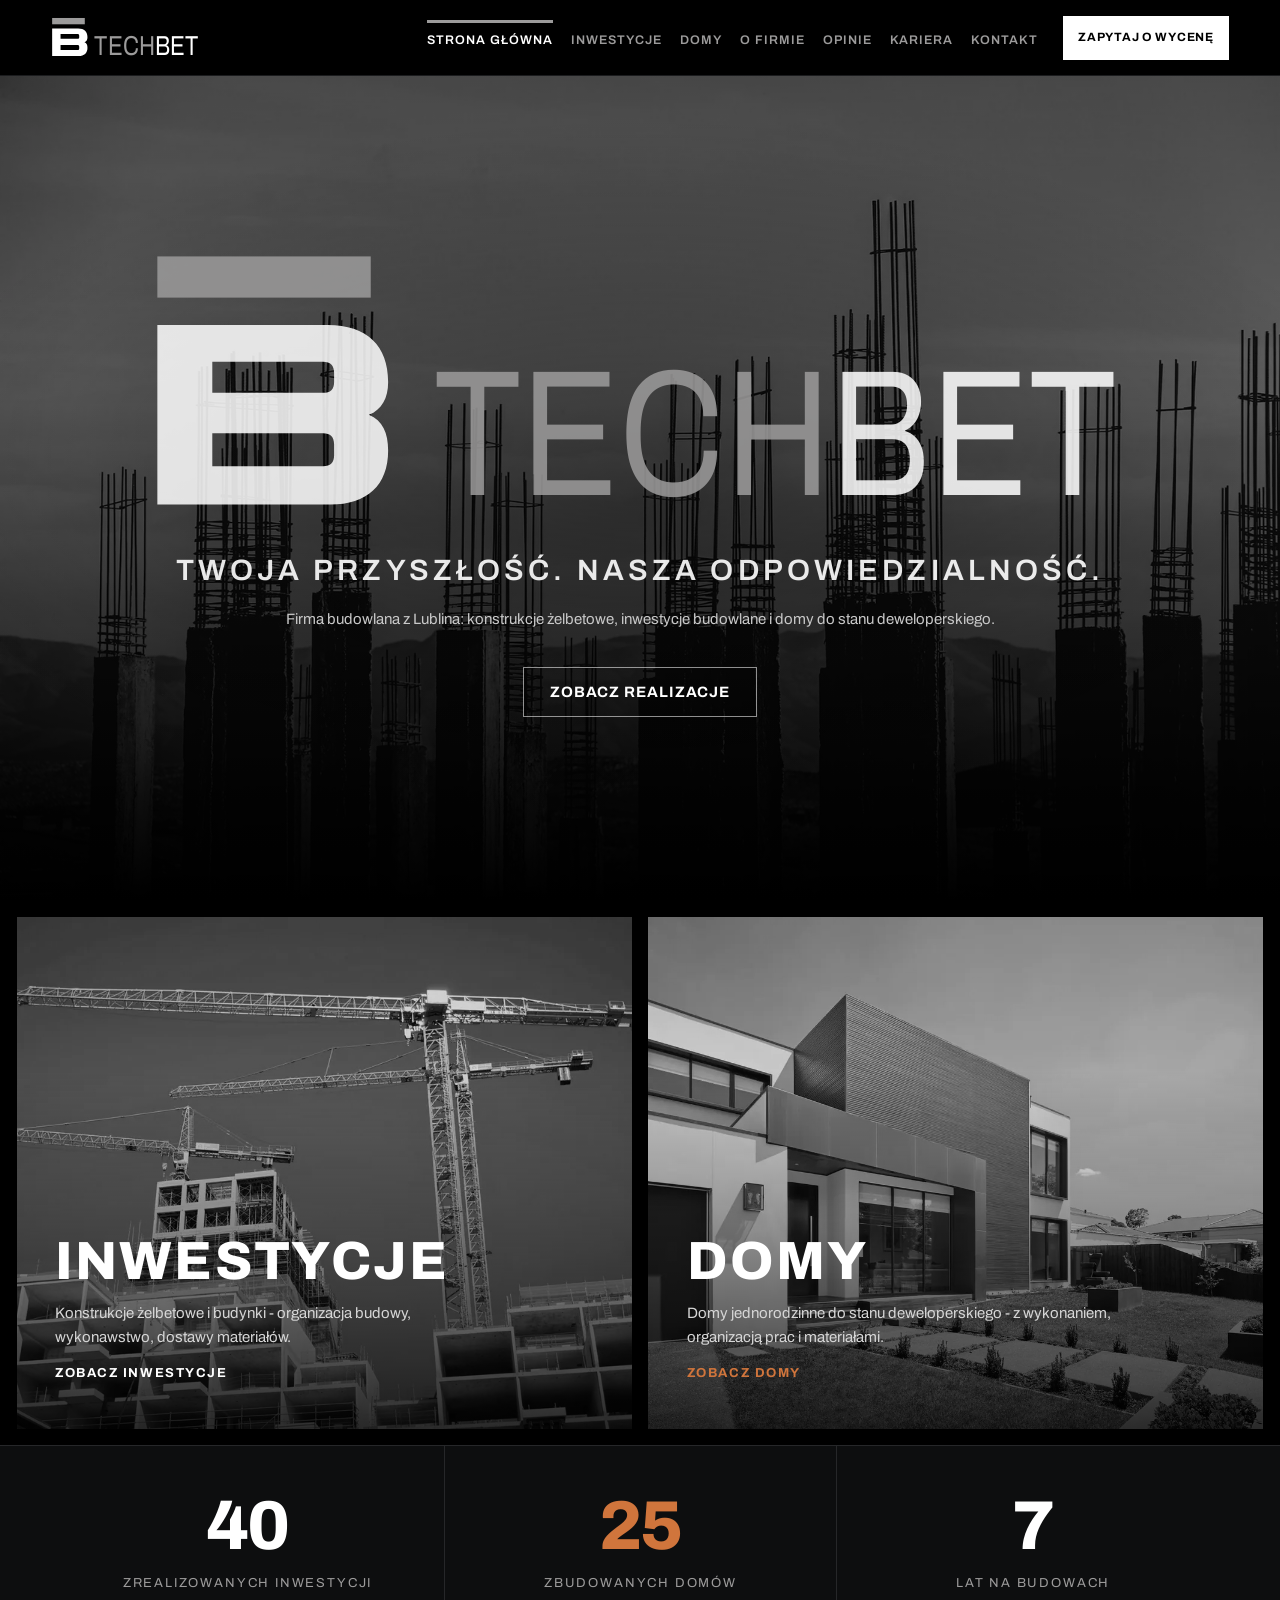
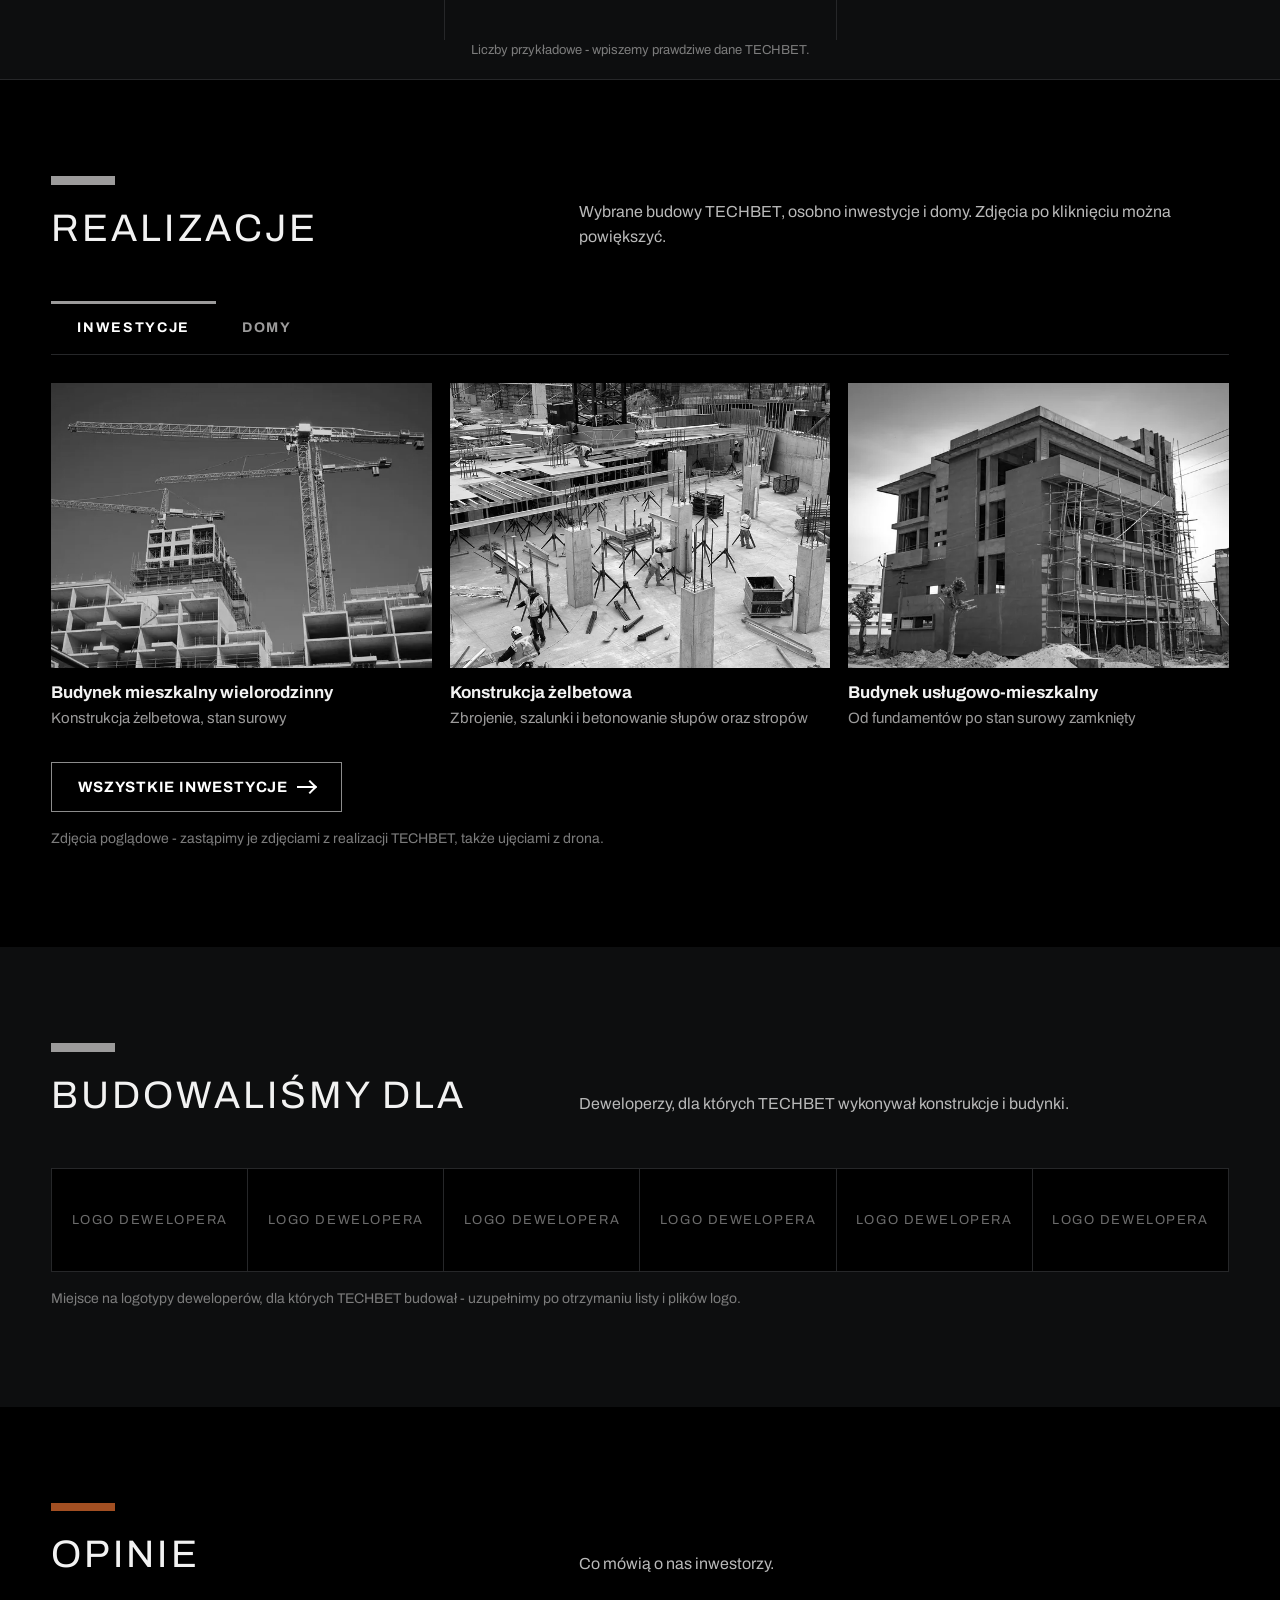
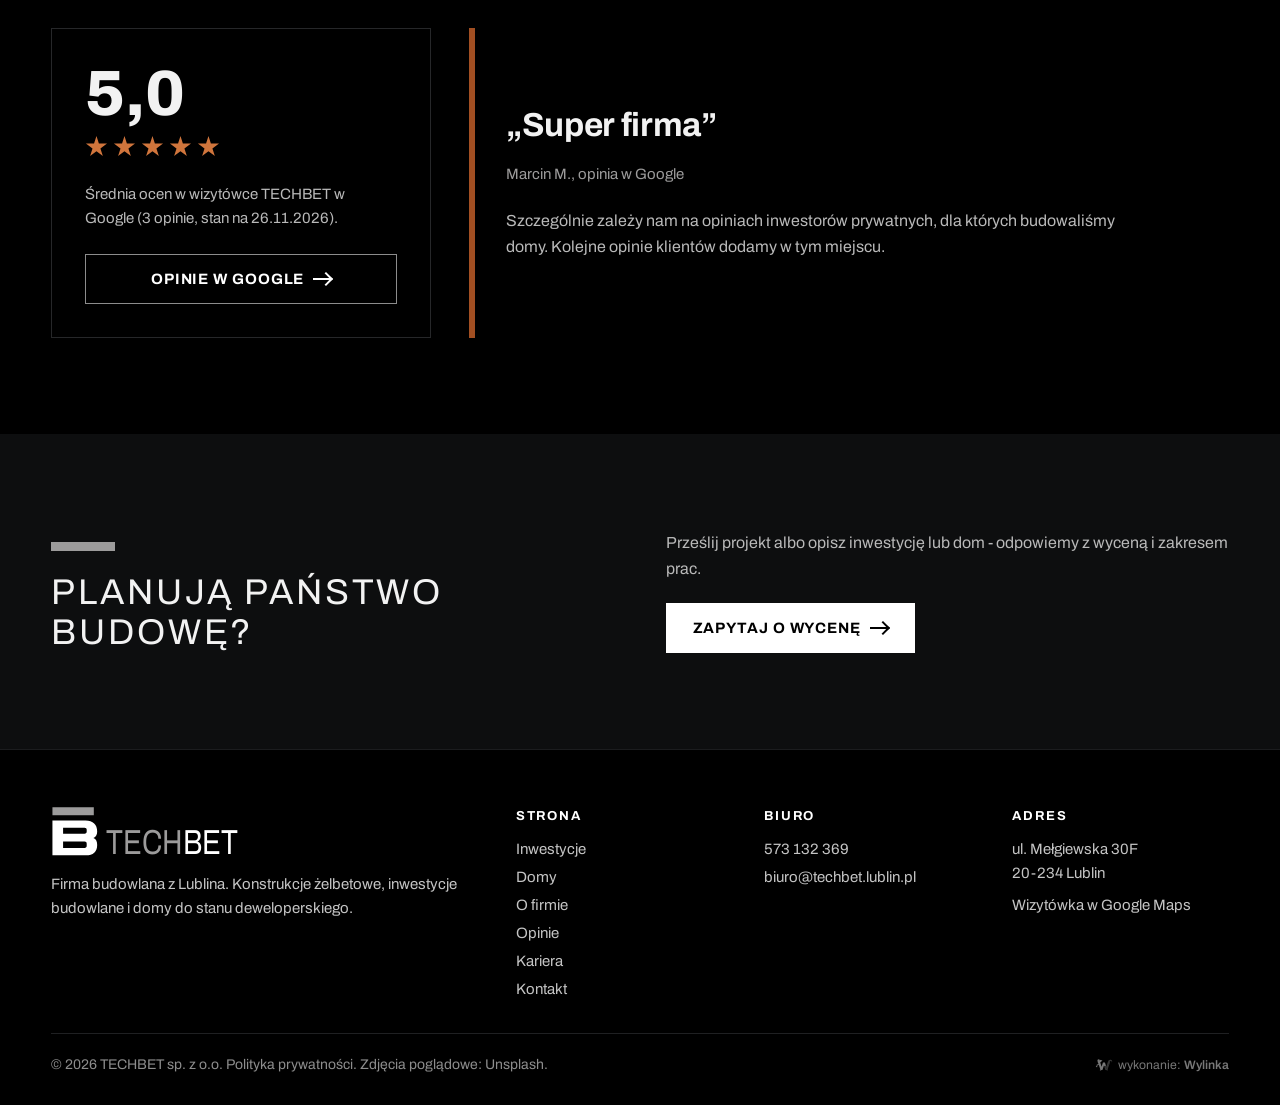
==== commit 674ad635: "Naglowki sekcji wersalikami w ciensszej wadze, pierwszy ekran z plynnym przejsciem do czerni" ====
--- a/index.html
+++ b/index.html
@@ -70,7 +70,7 @@
 /* pierwszy ekran: jedno zdjecie, duze logo i haslo */
 .hero{position:relative;min-height:calc(100svh - var(--hh));display:flex;align-items:center;justify-content:center;overflow:hidden;isolation:isolate;text-align:center}
 .hero>img{position:absolute;inset:0;width:100%;height:100%;object-fit:cover;z-index:-2}
-.hero::before{content:"";position:absolute;inset:0;z-index:-1;background:radial-gradient(ellipse 60% 45% at 50% 50%,rgba(0,0,0,.42) 0%,rgba(0,0,0,0) 100%),linear-gradient(to bottom,rgba(0,0,0,.62) 0%,rgba(0,0,0,.52) 45%,rgba(0,0,0,.84) 100%)}
+.hero::before{content:"";position:absolute;inset:0;z-index:-1;background:radial-gradient(ellipse 60% 45% at 50% 50%,rgba(0,0,0,.42) 0%,rgba(0,0,0,0) 100%),linear-gradient(to bottom,rgba(0,0,0,.62) 0%,rgba(0,0,0,.5) 40%,rgba(0,0,0,.72) 68%,rgba(0,0,0,.93) 88%,#000 100%)}
 .hero .srodek{width:var(--wrap);padding:clamp(48px,8vh,96px) 0 clamp(56px,9vh,110px)}
 .hero .duze-logo{display:block;width:min(86vw,980px);margin:0 auto;opacity:.86}
 .hero .duze-logo svg{display:block;width:100%;height:auto}
@@ -111,7 +111,7 @@
 .sek{padding:clamp(64px,7.5vw,128px) 0}
 .sek.t2{background:var(--tlo2)}
 .glowa{display:grid;grid-template-columns:minmax(0,5fr) minmax(0,7fr);gap:clamp(24px,5vw,96px);align-items:end;margin-bottom:clamp(34px,4vw,60px)}
-.glowa h2{font-size:clamp(34px,3.8vw,66px);line-height:1.03;font-weight:800;letter-spacing:-.02em}
+.glowa h2{font-size:clamp(28px,3vw,52px);line-height:1.12;font-weight:400;letter-spacing:.08em;text-transform:uppercase}
 .glowa p{font-size:clamp(16px,1.15vw,19px);color:var(--tekst2);max-width:44em}
 .glowa p+p{margin-top:12px}
 
@@ -177,7 +177,7 @@
 
 /* kontakt i formularz */
 .kon{display:grid;grid-template-columns:minmax(0,5fr) minmax(0,7fr);gap:clamp(32px,5vw,96px)}
-.kon h2{font-size:clamp(34px,3.8vw,66px);line-height:1.03;font-weight:800;letter-spacing:-.02em;margin-bottom:18px}
+.kon h2{font-size:clamp(28px,3vw,52px);line-height:1.12;font-weight:400;letter-spacing:.08em;text-transform:uppercase;margin-bottom:18px}
 .kon>div>p{color:var(--tekst2)}
 .dane{list-style:none;margin-top:28px;display:grid;gap:18px}
 .dane li{border-top:1px solid var(--linia);padding-top:14px}
@@ -238,9 +238,9 @@
 /* ===== podstrony ===== */
 .ph{position:relative;min-height:clamp(420px,62vh,720px);display:flex;align-items:flex-end;overflow:hidden;isolation:isolate}
 .ph>img{position:absolute;inset:0;width:100%;height:100%;object-fit:cover;z-index:-2}
-.ph::before{content:"";position:absolute;inset:0;z-index:-1;background:linear-gradient(to top,rgba(0,0,0,.88) 0%,rgba(0,0,0,.5) 55%,rgba(0,0,0,.35) 100%)}
+.ph::before{content:"";position:absolute;inset:0;z-index:-1;background:linear-gradient(to top,#000 0%,rgba(0,0,0,.86) 22%,rgba(0,0,0,.5) 60%,rgba(0,0,0,.35) 100%)}
 .ph .wrap{padding:clamp(40px,6vh,72px) 0 clamp(40px,7vh,84px)}
-.ph h1,.pn h1{font-size:clamp(36px,4.6vw,84px);line-height:1.02;font-weight:800;letter-spacing:-.02em;max-width:16em}
+.ph h1,.pn h1{font-size:clamp(30px,3.6vw,66px);line-height:1.1;font-weight:400;letter-spacing:.07em;text-transform:uppercase;max-width:20em}
 .lead{margin-top:18px;font-size:clamp(17px,1.25vw,21px);color:#d2d2d2;max-width:44em}
 .ph .btn,.pn .btn{margin-top:28px}
 .pn{padding:clamp(48px,6vw,96px) 0 clamp(36px,4vw,64px);border-bottom:1px solid var(--linia)}
@@ -260,7 +260,7 @@
 .etapy h3{font-size:clamp(18px,1.3vw,22px);font-weight:700;margin-bottom:6px}
 .etapy p{color:var(--tekst2)}
 .cta .wrap{display:grid;grid-template-columns:minmax(0,1fr) minmax(0,1fr);gap:clamp(24px,4vw,80px);align-items:end}
-.cta h2{font-size:clamp(32px,3.4vw,58px);line-height:1.05;font-weight:800;letter-spacing:-.02em}
+.cta h2{font-size:clamp(26px,2.8vw,48px);line-height:1.12;font-weight:400;letter-spacing:.08em;text-transform:uppercase}
 .cta p{color:var(--tekst2);margin-bottom:22px;font-size:clamp(16px,1.15vw,19px)}
 .rej{width:100%;border-collapse:collapse;font-size:16px}
 .rej th,.rej td{text-align:left;padding:12px 0;border-top:1px solid var(--linia);vertical-align:top}
@@ -319,11 +319,12 @@
 @media (max-width:760px){
   .hero{min-height:calc(100svh - var(--hh))}
   .hero .srodek{padding:40px 0 48px}
-  .hero::before{background:radial-gradient(ellipse 90% 50% at 50% 55%,rgba(0,0,0,.5) 0%,rgba(0,0,0,0) 100%),linear-gradient(to bottom,rgba(0,0,0,.66) 0%,rgba(0,0,0,.6) 50%,rgba(0,0,0,.86) 100%)}
+  .hero::before{background:radial-gradient(ellipse 90% 50% at 50% 55%,rgba(0,0,0,.5) 0%,rgba(0,0,0,0) 100%),linear-gradient(to bottom,rgba(0,0,0,.66) 0%,rgba(0,0,0,.58) 45%,rgba(0,0,0,.8) 75%,#000 100%)}
   .hero .duze-logo{width:88vw}
   .hero h1{font-size:clamp(17px,5vw,22px);letter-spacing:.1em}
   .hero .pod{font-size:15px}
   .hero .akcje .btn{min-height:48px}
+  .btn{font-size:14px;letter-spacing:.04em;padding:12px 20px;line-height:1.3;text-align:center}
   .drogi{grid-template-columns:minmax(0,1fr);gap:12px;padding:12px}
   .droga{height:auto;aspect-ratio:4/3.4;min-height:300px}
   .droga h2{font-size:clamp(32px,10vw,44px)}
@@ -339,10 +340,10 @@
   .dwie{grid-template-columns:minmax(0,1fr)}
   form{grid-template-columns:minmax(0,1fr)}
   .ph{min-height:calc(100svh - var(--hh))}
-  .ph h1{font-size:clamp(31px,8.6vw,40px)}
+  .ph h1{font-size:clamp(25px,7vw,32px)}
   .lead{font-size:16px}
   .pn{padding:30px 0 28px}
-  .pn h1{font-size:clamp(30px,8.4vw,40px)}
+  .pn h1{font-size:clamp(25px,7vw,32px)}
   .oferty li,.brak{grid-template-columns:minmax(0,1fr)}
   .rej th{width:42%}
   .lb{padding:56px 8px}
